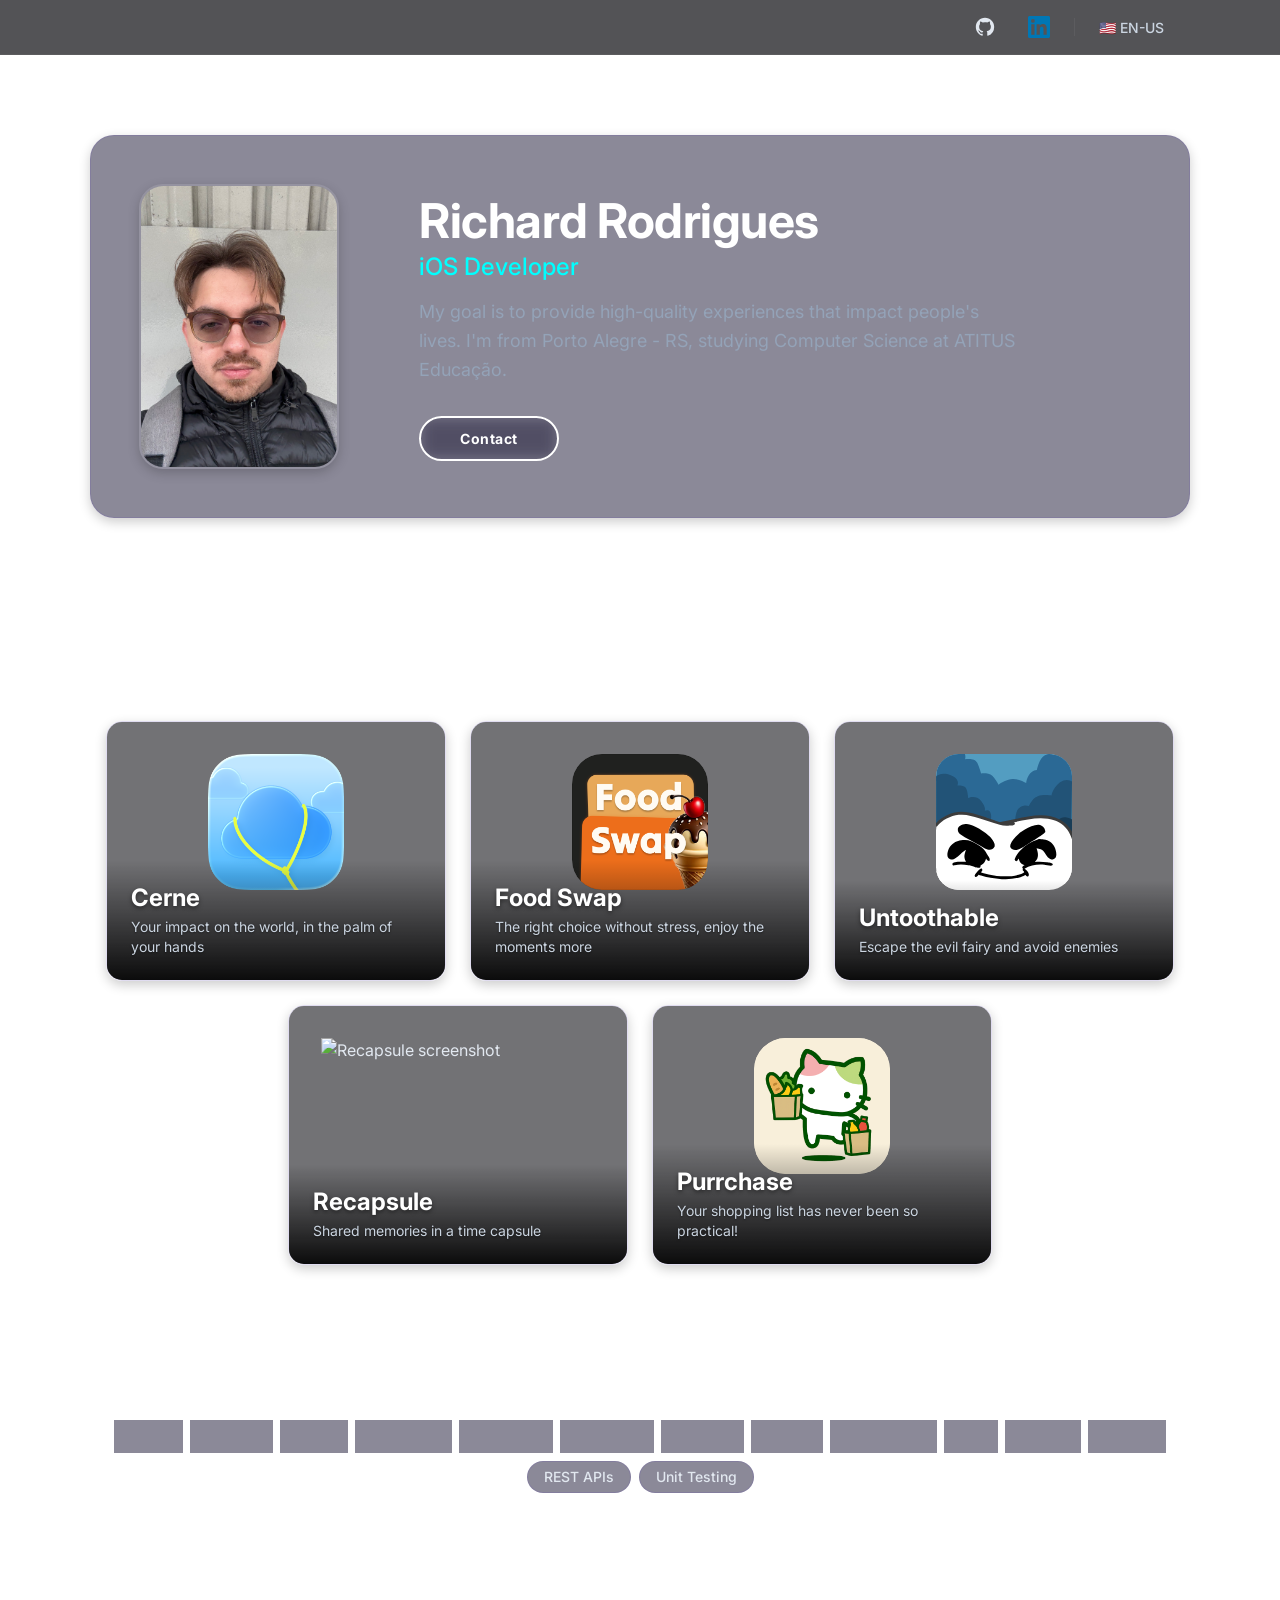
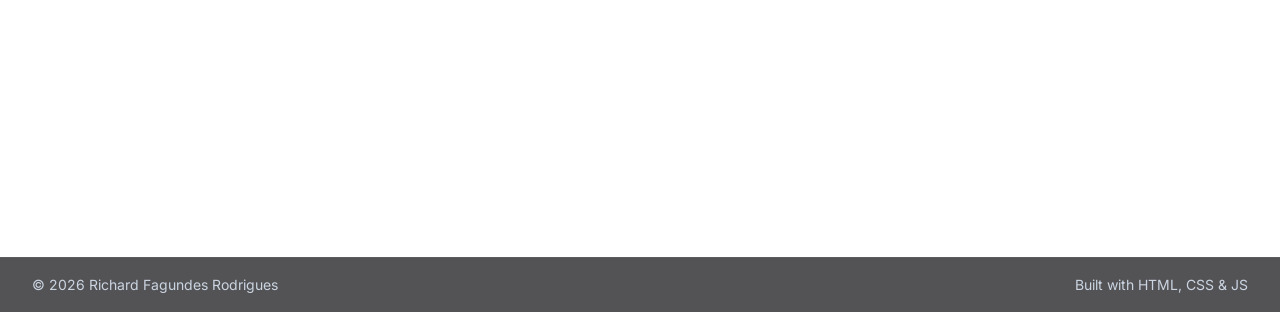
==== index.html @ 4a044755 "remove white mode" ====
<!DOCTYPE html>
<html lang="en-US">
<head>
    <meta charset="UTF-8">
    <meta name="viewport" content="width=device-width, initial-scale=1.0">
    <meta name="description" content="Richard Rodrigues — iOS Developer. Projects, research, and contact.">
    <title>Richard Rodrigues — Portfolio</title>

    <!-- Fonts -->
    <link rel="preconnect" href="https://fonts.googleapis.com">
    <link rel="preconnect" href="https://fonts.gstatic.com" crossorigin>
    <link href="https://fonts.googleapis.com/css2?family=Inter:wght@400;500;600;700&display=swap" rel="stylesheet">

    <!-- Icons: Lucide via unpkg -->
    <script src="https://unpkg.com/lucide@latest"></script>

    <!-- Three.js (Vanta dependency) -->
    <script src="https://cdnjs.cloudflare.com/ajax/libs/three.js/r134/three.min.js"></script>
    <!-- Vanta.js - FOG effect -->
    <script src="https://cdn.jsdelivr.net/npm/vanta@latest/dist/vanta.fog.min.js"></script>

    <!-- Styles -->
    <link rel="stylesheet" href="style.css">
</head>
<body>

    <!-- Vanta.js animated background canvas (behind everything) -->
    <div id="vanta-bg"></div>

    <!-- ==============================
         HEADER
    =============================== -->
    <header class="site-header">
        <nav>
            <!-- Social Links -->
            <a href="https://github.com/rixhards" target="_blank" rel="noopener noreferrer" aria-label="Perfil no GitHub" class="nav-icon-link">
                <!-- GitHub icon inline SVG -->
                <svg class="nav-svg-icon" viewBox="0 0 24 24" fill="currentColor" aria-hidden="true">
                    <path d="M12 2C6.477 2 2 6.484 2 12.017c0 4.425 2.865 8.18 6.839 9.504.5.092.682-.217.682-.483 0-.237-.008-.868-.013-1.703-2.782.605-3.369-1.343-3.369-1.343-.454-1.158-1.11-1.466-1.11-1.466-.908-.62.069-.608.069-.608 1.003.07 1.531 1.032 1.531 1.032.892 1.53 2.341 1.088 2.91.832.092-.647.35-1.088.636-1.338-2.22-.253-4.555-1.113-4.555-4.951 0-1.093.39-1.988 1.029-2.688-.103-.253-.446-1.272.098-2.65 0 0 .84-.27 2.75 1.026A9.564 9.564 0 0112 6.844c.85.004 1.705.115 2.504.337 1.909-1.296 2.747-1.027 2.747-1.027.546 1.379.202 2.398.1 2.651.64.7 1.028 1.595 1.028 2.688 0 3.848-2.339 4.695-4.566 4.943.359.309.678.92.678 1.855 0 1.338-.012 2.419-.012 2.747 0 .268.18.58.688.482A10.019 10.019 0 0022 12.017C22 6.484 17.522 2 12 2z"/>
                </svg>
            </a>
            <a href="https://www.linkedin.com/in/richardsros/" target="_blank" rel="noopener noreferrer" aria-label="Perfil no LinkedIn" class="nav-icon-link">
                <!-- LinkedIn icon inline SVG -->
                <svg class="nav-svg-icon" viewBox="0 0 24 24" fill="currentColor" aria-hidden="true">
                    <path d="M20.447 20.452h-3.554v-5.569c0-1.328-.027-3.037-1.852-3.037-1.853 0-2.136 1.445-2.136 2.939v5.667H9.351V9h3.414v1.561h.046c.477-.9 1.637-1.85 3.37-1.85 3.601 0 4.267 2.37 4.267 5.455v6.286zM5.337 7.433a2.062 2.062 0 01-2.063-2.065 2.064 2.064 0 112.063 2.065zm1.782 13.019H3.555V9h3.564v11.452zM22.225 0H1.771C.792 0 0 .774 0 1.729v20.542C0 23.227.792 24 1.771 24h20.451C23.2 24 24 23.227 24 22.271V1.729C24 .774 23.2 0 22.222 0h.003z"/>
                </svg>
            </a>

            <span class="nav-divider"></span>

            <!-- Language Dropdown -->
            <div class="dropdown" id="lang-dropdown">
                <button class="dropdown-btn" id="lang-toggle-btn" aria-haspopup="true" aria-expanded="false">
                    <span class="flag" id="current-flag">🇺🇸</span>
                    <span id="current-lang-text">EN-US</span>
                    <i data-lucide="chevron-down" class="chevron"></i>
                </button>
                <div class="dropdown-content" role="menu">
                    <button role="menuitem" data-lang="en">
                        <span class="flag">🇺🇸</span> EN-US
                    </button>
                    <button role="menuitem" data-lang="pt">
                        <span class="flag">🇧🇷</span> PT-BR
                    </button>
                </div>
            </div>
        </nav>
    </header>

    <!-- ==============================
         SINGLE COLUMN MAIN LAYOUT
    =============================== -->
    <main class="main-layout">
        
        <!-- HERO SECTION -->
        <section id="hero" class="hero-section">
            <div class="hero-inner">
                <img src="imgs/FotoRichard.jpeg" alt="Photo of Richard Rodrigues" class="hero-photo" width="200" height="285" fetchpriority="high" decoding="async">
                <div class="hero-text">
                    <h1>Richard Rodrigues</h1>
                    <h2 data-pt="Desenvolvedor iOS" data-en="iOS Developer">iOS Developer</h2>
                    <p data-pt="Meu objetivo é fornecer experiências de alta qualidade e impacto na vida das pessoas. Sou de Porto Alegre - RS, estudando Ciência da Computação na ATITUS Educação." data-en="My goal is to provide high-quality experiences that impact people's lives. I'm from Porto Alegre - RS, studying Computer Science at ATITUS Educação.">My goal is to provide high-quality experiences that impact people's lives. I'm from Porto Alegre - RS, studying Computer Science at ATITUS Educação.</p>
                    <div class="hero-actions">
                        <!--<button class="btn-primary" data-action="open-modal" data-target="modal-curriculo"
                                data-pt="Sobre" data-en="About">About</button>-->
                        <button class="btn-secondary" data-action="open-modal" data-target="modal-contato"
                                data-pt="Contato" data-en="Contact">Contact</button>
                    </div>
                </div>
            </div>
        </section>

        <!-- PROJECTS GRID -->
        <section id="projetos" class="projects-section">
            <h2 data-pt="Projetos" data-en="Projects" style="text-align: center; margin-bottom: var(--space-2xl); font-size: var(--font-size-2xl);">Projects</h2>
            <div class="projects-grid">
                
                <a class="project-card" href="cerne.html" aria-label="Project 1">
                    <img src="imgs/Cerne/Icon.svg" alt="Cerne screenshot" class="project-card-bg" loading="lazy" decoding="async">
                    <div class="project-card-overlay">
                        <h3>Cerne</h3>
                        <p data-pt="Seu impacto no mundo, na palma de suas mãos" data-en="Your impact on the world, in the palm of your hands">Your impact on the world, in the palm of your hands</p>
                    </div>
                </a>

                <a class="project-card" href="foodswap.html" aria-label="Project 2">
                    <img src="imgs/Food Swap/Icon.svg" alt="Food Swap screenshot" class="project-card-bg" loading="lazy" decoding="async">
                    <div class="project-card-overlay">
                        <h3>Food Swap</h3>
                        <p data-pt="A escolha certa sem stress, aproveite mais os momentos" data-en="The right choice without stress, enjoy the moments more">The right choice without stress, enjoy the moments more</p>
                    </div>
                </a>

                <a class="project-card" href="untoothable.html" aria-label="Project 3">
                    <img src="imgs/Untoothable/Icon.svg" alt="Untoothable screenshot" class="project-card-bg" loading="lazy" decoding="async">
                    <div class="project-card-overlay">
                        <h3>Untoothable</h3>
                        <p data-pt="Fuja da fada malvada e escape dos inimigos" data-en="Escape the evil fairy and avoid enemies">Escape the evil fairy and avoid enemies</p>
                    </div>
                </a>

                <a class="project-card" href="recapsule.html" aria-label="Project 4">
                    <img src="imgs/Recapsule/Icon.svg" alt="Recapsule screenshot" class="project-card-bg" loading="lazy" decoding="async">
                    <div class="project-card-overlay">
                        <h3>Recapsule</h3>
                        <p data-pt="Memórias compartilhadas em uma capsula do tempo" data-en="Shared memories in a time capsule">Shared memories in a time capsule</p>
                    </div>
                </a>

                <a class="project-card" href="purrchase.html" aria-label="Project 5">
                    <img src="imgs/Purrchase/Icon.svg" alt="Purrchase screenshot" class="project-card-bg" loading="lazy" decoding="async">
                    <div class="project-card-overlay">
                        <h3>Purrchase</h3>
                        <p data-pt="Sua listinha do mercado nunca foi tão prática!" data-en="Your shopping list has never been so practical!">Your shopping list has never been so practical!</p>
                    </div>
                </a>

            </div>
        </section>

        <!-- TECH STACK -->
        <section id="tech-stack" class="tech-stack-section">
            <h2 data-pt="Tecnologias" data-en="Technologies" style="text-align: center; margin-bottom: var(--space-xl); font-size: var(--font-size-2xl);">Technologies</h2>
            <div class="tech-pills">
                <span class="pill">Swift</span>
                <span class="pill">SwiftUI</span>
                <span class="pill">UIKit</span>
                <span class="pill">CoreData</span>
                <span class="pill">Combine</span>
                <span class="pill">SpriteKit</span>
                <span class="pill">HTML5</span>
                <span class="pill">CSS3</span>
                <span class="pill">JavaScript</span>
                <span class="pill">Git</span>
                <span class="pill">Figma</span>
                <span class="pill">Xcode</span>
                <span class="pill">REST APIs</span>
                <span class="pill">Unit Testing</span>
            </div>
        </section>

        <!-- CALL TO ACTION (BOTTOM) -->
        <section class="cta-bottom">
            <p data-pt="Vamos trabalhar juntos?" data-en="Let's work together?" style="font-size: var(--font-size-xl); font-weight: 500; color: var(--color-heading);">Let's work together?</p>
            <div class="cta-actions">
                <!--<button class="btn-primary" data-action="open-modal" data-target="modal-curriculo"
                        data-pt="Sobre" data-en="About">About</button>-->
                <button class="btn-secondary" data-action="open-modal" data-target="modal-contato"
                        data-pt="Contato" data-en="Contact">Contact</button>
            </div>
        </section>

    </main>

    <!-- ==============================
         FOOTER PRINCIPAL
    =============================== -->
    <footer class="site-footer">
        <span>&copy; 2026 Richard Fagundes Rodrigues</span>
        <span data-pt="Feito com HTML, CSS e JS" data-en="Built with HTML, CSS &amp; JS">Built with HTML, CSS &amp; JS</span>
    </footer>

    <!-- ==============================
         MODAIS
    =============================== -->
    <dialog id="modal-curriculo">
        <button class="close-btn" data-action="close-modal" aria-label="Fechar">&times;</button>
        <h2 data-pt="Sobre Mim" data-en="About Me">About Me</h2>
        <p data-pt="Aqui entrarão as informações sobre mim." data-en="Information about me will go here.">Information about me will go here.</p>
    </dialog>

    <dialog id="modal-contato">
        <button class="close-btn" data-action="close-modal" aria-label="Fechar">&times;</button>
        <h2 data-pt="Entre em Contato" data-en="Get in Touch">Get in Touch</h2>
        <p>Email: richards1305@gmail.com</p>
        <ul>
            <li><a href="https://www.linkedin.com/in/richardsros/" target="_blank" rel="noopener noreferrer">LinkedIn</a></li>
            <li><a href="https://github.com/rixhards" target="_blank" rel="noopener noreferrer">GitHub</a></li>
        </ul>
    </dialog>

    <script src="script.js"></script>

</body>
</html>
---- style.css ----
/* ===========================================
   SUMÁRIO
   ===========================================
   1. Custom Properties (Design Tokens)
   2. Reset & Base
   3. Typography
   4. Header & Navigation
   5. Theme Switch
   6. Custom UI Components (Buttons, Glass)
   7. Main Layout (Single Column)
   8. Hero Section
   9. Projects Grid
   10. Tech Stack
   11. CTA Bottom
   12. Footer
   13. Modals
   14. Light Mode
   15. Responsiveness
   =========================================== */

/* ===========================================
   1. CUSTOM PROPERTIES (DESIGN TOKENS)
   =========================================== */
:root {
    /* Cores Dark Mode — Neutras e Espaciais */
    --color-bg-start:     #050508; /* Dark mode base handled by vanta */
    --color-surface:      rgba(20, 20, 25, 0.6);
    --color-surface-2:    rgba(30, 30, 40, 0.4);
    --color-border:       rgba(255, 255, 255, 0.08);
    --color-text:         #e2e8f0;
    --color-text-muted:   #94a3b8;
    --color-heading:      #ffffff;

    /* Acento e Interações */
    --color-accent:       #00ffff; /* Cyan theme parameter */
    --color-accent-subtle: rgba(0, 255, 255, 0.1);
    
    /* Header/Footer/Glass */
    --color-bar-bg:       rgba(10, 10, 15, 0.7);
    --color-bar-border:   rgba(255, 255, 255, 0.05);
    --color-bar-text:     #cbd5e1;
    --color-glass:        rgba(25, 20, 50, 0.5);
    --color-glass-border: rgba(100, 80, 180, 0.2);

    /* Espaçamentos */
    --space-xs:  0.25rem;
    --space-sm:  0.5rem;
    --space-md:  1rem;
    --space-lg:  1.5rem;
    --space-xl:  2rem;
    --space-2xl: 3rem;
    --space-3xl: 5rem;
    --max-width: 1100px;

    /* Tipografia */
    --font-family: 'Inter', -apple-system, BlinkMacSystemFont, "Segoe UI", Roboto, Helvetica, Arial, sans-serif;
    --font-size-xs:  0.75rem;
    --font-size-sm:  0.875rem;
    --font-size-base: 1rem;
    --font-size-lg:  1.125rem;
    --font-size-xl:  1.5rem;
    --font-size-2xl: 2.25rem;
    --font-size-3xl: 3rem;

    /* Bordas & Sombras */
    --radius-sm: 8px;
    --radius-md: 12px;
    --radius-lg: 16px;
    --radius-xl: 24px;
    --radius-full: 9999px;
    --shadow-sm: 0 2px 4px rgba(0, 0, 0, 0.1);
    --shadow-md: 0 4px 12px rgba(0, 0, 0, 0.2);
    --shadow-lg: 0 12px 32px rgba(0, 0, 0, 0.4);
    --shadow-glow: 0 0 20px rgba(0, 255, 255, 0.4);

    /* Transições */
    --transition-fast: 0.15s ease;
    --transition-base: 0.3s cubic-bezier(0.4, 0, 0.2, 1);
    --transition-slow: 0.5s cubic-bezier(0.4, 0, 0.2, 1);
}

/* ===========================================
   2. RESET & BASE
   =========================================== */
*, *::before, *::after {
    margin: 0;
    padding: 0;
    box-sizing: border-box;
}

html {
    scroll-behavior: smooth;
    overscroll-behavior: none; /* Evita o bounce nativo que prejudica o vanta.js */
}

body {
    font-family: var(--font-family);
    font-size: var(--font-size-base);
    line-height: 1.6;
    color: var(--color-text);
    min-height: 100vh;
    display: flex;
    flex-direction: column;
    /* Background handled by Vanta.js canvas */
    background-color: transparent;
}

/* Vanta.js background container — fixed full-viewport behind all content */
#vanta-bg {
    position: fixed;
    inset: 0;
    width: 100vw;
    height: 100vh;
    z-index: -1;
    pointer-events: none;
}

a { color: inherit; text-decoration: none; }
button { cursor: pointer; border: none; background: none; font-family: inherit; }
img { display: block; max-width: 100%; }
h1, h2, h3, h4 { color: var(--color-heading); line-height: 1.2; }

/* ===========================================
   3. UTILITY — Container
   =========================================== */
.hero-inner,
.projects-grid,
.tech-pills,
.cta-actions {
    max-width: var(--max-width);
    margin: 0 auto;
}

/* ===========================================
   4. HEADER & NAV
   =========================================== */
.site-header {
    background-color: var(--color-bar-bg);
    backdrop-filter: blur(12px);
    -webkit-backdrop-filter: blur(12px);
    border-bottom: 1px solid var(--color-bar-border);
    padding: var(--space-sm) var(--space-xl);
    position: sticky;
    top: 0;
    z-index: 100;
}

.site-header nav {
    display: flex;
    justify-content: flex-end;
    align-items: center;
    gap: var(--space-md);
    max-width: var(--max-width);
    margin: 0 auto;
}

.nav-icon-link {
    padding: 8px;
    border-radius: var(--radius-sm);
    color: var(--color-bar-text);
    transition: all var(--transition-fast);
}

/* LinkedIn icon color */
.nav-icon-link[aria-label*="LinkedIn"] {
    color: #0077b5;
}
.nav-icon-link[aria-label*="LinkedIn"]:hover {
    color: #00a0dc;
    background-color: rgba(0, 119, 181, 0.15);
}

/* GitHub icon color */
.nav-icon-link[aria-label*="GitHub"] {
    color: #e2e8f0;
}
.nav-icon-link[aria-label*="GitHub"]:hover {
    color: #ffffff;
    background-color: rgba(255, 255, 255, 0.1);
}

.nav-svg-icon { width: 22px; height: 22px; display: block; }
.nav-divider { width: 1px; height: 18px; background-color: var(--color-bar-border); }



/* Dropdown */
.dropdown { position: relative; display: inline-block; }
.dropdown-btn {
    display: flex; align-items: center; gap: var(--space-xs); padding: var(--space-xs) var(--space-sm);
    color: var(--color-bar-text); font-weight: 500; font-size: var(--font-size-sm); transition: color var(--transition-fast);
}
.dropdown-btn:hover { color: var(--color-heading); }
.dropdown-btn .chevron { width: 14px; height: 14px; transition: transform var(--transition-fast); }
.dropdown.active .dropdown-btn .chevron { transform: rotate(180deg); }
.dropdown-content {
    display: none; position: absolute; right: 0; top: calc(100% + var(--space-xs));
    background-color: var(--color-bar-bg); backdrop-filter: blur(12px); border: 1px solid var(--color-border);
    border-radius: var(--radius-md); overflow: hidden; box-shadow: var(--shadow-lg); min-width: 130px;
}
.dropdown.active .dropdown-content { display: block; }
.dropdown-content button {
    width: 100%; padding: 0.6rem var(--space-md); text-align: left; display: flex; gap: var(--space-sm);
    color: var(--color-bar-text); transition: background var(--transition-fast), color var(--transition-fast);
}
.dropdown-content button:hover { background-color: var(--color-accent-subtle); color: var(--color-heading); }

/* ===========================================
   6. CUSTOM UI (Buttons & Glass)
   =========================================== */
.btn-primary, .btn-secondary {
    padding: 0.75rem 1.75rem;
    border-radius: var(--radius-full);
    font-size: var(--font-size-sm);
    font-weight: 600;
    transition: all var(--transition-base);
    letter-spacing: 0.5px;
    display: inline-flex;
    align-items: center;
    justify-content: center;
    min-width: 140px; 
}

.btn-primary {
    background-color: var(--color-heading);
    color: var(--color-bg-start);
    box-shadow: var(--shadow-md);
}

.btn-primary:hover {
    transform: translateY(-2px);
    box-shadow: var(--shadow-lg);
    opacity: 0.9;
}

.btn-secondary {
    background-color: transparent;
    color: var(--color-heading);
    border: 2px solid var(--color-heading);
    backdrop-filter: blur(8px);
    font-weight: 700;
}

.btn-secondary:hover {
    background-color: var(--color-accent-subtle);
    border-color: var(--color-accent);
    color: var(--color-accent);
}

/* ===========================================
   7. MAIN LAYOUT
   =========================================== */
.main-layout {
    flex: 1;
    display: flex;
    flex-direction: column;
    padding-bottom: var(--space-3xl);
}

/* ===========================================
   8. HERO SECTION
   =========================================== */
.hero-section {
    padding: var(--space-3xl) var(--space-xl);
    display: flex;
    justify-content: center;
}

.hero-inner {
    display: flex;
    gap: var(--space-3xl);
    align-items: center;
    background: var(--color-glass);
    backdrop-filter: blur(16px);
    -webkit-backdrop-filter: blur(16px);
    border: 1px solid var(--color-glass-border);
    padding: var(--space-2xl);
    border-radius: var(--radius-xl);
    box-shadow: var(--shadow-md);
    width: 100%;
}

.hero-photo {
    width: 200px;
    height: 285px;  /* Altura maior definida pelo usuário (step 555 tentou 285px antes de resetar) */
    border-radius: var(--radius-xl);
    object-fit: cover;
    border: 2px solid var(--color-border);
    box-shadow: var(--shadow-md);
    flex-shrink: 0;
    transform: translateZ(0); /* Força layer para evitar que o Webkit/Safari faça sumir */
    will-change: transform;
}

.hero-text {
    flex: 1;
}

.hero-text h1 {
    font-size: var(--font-size-3xl);
    margin-bottom: var(--space-xs);
    letter-spacing: -0.5px;
}

.hero-text h2 {
    font-size: var(--font-size-xl);
    color: var(--color-accent);
    margin-bottom: var(--space-md);
    font-weight: 500;
}

.hero-text p {
    font-size: var(--font-size-lg);
    color: var(--color-text-muted);
    max-width: 600px;
    margin-bottom: var(--space-xl);
}

.hero-actions {
    display: flex;
    gap: var(--space-md);
}

/* ===========================================
   9. PROJECTS GRID
   =========================================== */
.projects-section {
    padding: var(--space-xl);
}

.projects-grid {
    display: flex;
    flex-wrap: wrap;
    justify-content: center;
    gap: var(--space-lg);
}

.project-card {
    position: relative;
    flex: 1 1 300px;
    max-width: 340px;
    height: 260px;
    border-radius: var(--radius-lg);
    overflow: hidden;
    border: 1px solid var(--color-glass-border);
    box-shadow: var(--shadow-md);
    transition: all var(--transition-base);
    display: flex;
    align-items: flex-end;
}

.project-card-bg {
    position: absolute;
    inset: 0;
    width: 100%;
    height: 100%;
    object-fit: contain; /* Ajusta o ícone para não ser cortado */
    padding: var(--space-xl); /* Espaçamento interno em volta do ícone */
    padding-bottom: 90px; /* Deixa o ícone subir e não colar no texto */
    background-color: var(--color-surface); /* Fundo sólido elegante atrás do Icon.svg */
    z-index: 1;
    transition: transform var(--transition-slow);
}

.project-card:hover {
    border-color: var(--color-accent);
    box-shadow: var(--shadow-glow);
    transform: translateY(-4px);
    z-index: 2;
}

.project-card:hover .project-card-bg {
    transform: scale(1.05); /* Efeito suave de zoom in */
}

.project-card-overlay {
    position: relative;
    z-index: 2;
    width: 100%;
    padding: var(--space-lg);
    background: linear-gradient(to top, rgba(0, 0, 0, 0.9) 0%, rgba(0, 0, 0, 0) 100%);
    display: flex;
    flex-direction: column;
    gap: var(--space-xs);
}

.project-card-overlay h3 {
    color: #ffffff;
    font-size: var(--font-size-xl);
    text-shadow: 0 2px 4px rgba(0,0,0,0.5);
    margin: 0;
}

.project-card-overlay p {
    color: #cbd5e1;
    font-size: var(--font-size-sm);
    margin: 0;
    line-height: 1.4;
    text-shadow: 0 1px 2px rgba(0,0,0,0.5);
}

/* ===========================================
   10. TECH STACK (PILLS)
   =========================================== */
.tech-stack-section {
    padding: var(--space-2xl) var(--space-xl);
}

.tech-pills {
    display: flex;
    flex-wrap: wrap;
    justify-content: center;
    gap: var(--space-sm);
}

.pill {
    padding: var(--space-xs) var(--space-md);
    background: var(--color-glass);
    border: 1px solid var(--color-glass-border);
    border-radius: var(--radius-full);
    font-size: var(--font-size-sm);
    color: var(--color-text); /* Destacado em relação ao texto mutado */
    font-weight: 500;
    backdrop-filter: blur(8px);
    -webkit-backdrop-filter: blur(8px);
    cursor: default;
    user-select: none;
    transition: border-color var(--transition-fast);
}

.pill:hover {
    border-color: var(--color-text-muted); /* Feedback bem sutil */
}

/* ===========================================
   11. CTA BOTTOM
   =========================================== */
.cta-bottom {
    text-align: center;
    padding: var(--space-2xl) var(--space-xl) var(--space-3xl);
}

.cta-bottom p {
    font-size: var(--font-size-lg);
    color: var(--color-text-muted);
    margin-bottom: var(--space-lg);
}

.cta-actions {
    display: flex;
    justify-content: center;
    gap: var(--space-md);
}

/* ===========================================
   12. FOOTER
   =========================================== */
.site-footer {
    background-color: var(--color-bar-bg);
    backdrop-filter: blur(12px);
    -webkit-backdrop-filter: blur(12px);
    border-top: 1px solid var(--color-bar-border);
    padding: var(--space-md) var(--space-xl);
    display: flex;
    justify-content: space-between;
    align-items: center;
    font-size: var(--font-size-sm);
    color: var(--color-bar-text);
}

/* ===========================================
   13. MODAIS
   =========================================== */
dialog {
    margin: auto;
    padding: var(--space-xl);
    border: 1px solid var(--color-border);
    border-radius: var(--radius-lg);
    background-color: var(--color-surface);
    color: var(--color-text);
    max-width: 500px;
    width: 90%;
    box-shadow: var(--shadow-lg);
    backdrop-filter: blur(16px);
}

dialog::backdrop {
    background: rgba(0, 0, 0, 0.7);
    backdrop-filter: blur(4px);
    -webkit-backdrop-filter: blur(4px);
}

dialog h2 {
    font-size: var(--font-size-2xl);
    margin-bottom: var(--space-md);
}

dialog p {
    color: var(--color-text-muted);
    margin-bottom: var(--space-md);
}

dialog ul {
    list-style: none;
    display: flex;
    flex-direction: column;
    gap: var(--space-sm);
}

dialog ul a {
    color: var(--color-accent);
}

dialog ul a:hover {
    color: var(--color-accent-hover);
    text-decoration: underline;
}

.close-btn {
    float: right;
    font-size: var(--font-size-xl);
    color: var(--color-text-muted);
    padding: var(--space-xs);
}

.close-btn:hover {
    color: var(--color-heading);
}



/* ===========================================
   15. PROJECT DETAILS PAGE (App Store Style)
   =========================================== */
.project-page {
    max-width: 900px;
    margin: 0 auto;
    width: 100%;
}

.app-hero-section {
    padding: var(--space-3xl) var(--space-xl) var(--space-xl);
}

.app-hero-inner {
    display: flex;
    gap: var(--space-xl);
    align-items: center;
}

.app-icon-wrapper {
    flex-shrink: 0;
}

.app-icon-large {
    width: 140px;
    height: 140px;
    border-radius: 22.5%; /* Squircle App Store nativo na web */
    object-fit: cover;
    background-color: var(--color-surface);
    box-shadow: var(--shadow-lg), inset 0 0 0 1px var(--color-glass-border);
}

.app-header-info {
    display: flex;
    flex-direction: column;
    gap: var(--space-xs);
}

.app-title {
    font-size: var(--font-size-3xl);
    font-weight: 700;
    margin-bottom: 0;
    color: var(--color-heading);
}

.app-tagline {
    font-size: var(--font-size-lg);
    color: var(--color-text-muted);
    font-weight: 400;
    margin-bottom: var(--space-sm);
    line-height: 1.4;
}

.app-meta {
    display: flex;
    align-items: center;
    gap: var(--space-md);
    font-size: var(--font-size-sm);
    color: var(--color-text);
}

.app-rating {
    display: flex;
    align-items: center;
    gap: 4px;
    font-weight: 600;
}

.star-icon {
    width: 14px;
    height: 14px;
    color: #fbbf24;
    fill: #fbbf24;
}

.app-dev {
    color: var(--color-accent);
}

.app-screenshots-section {
    padding: var(--space-xl) 0;
    margin: 0 var(--space-xl);
}

.screenshots-scroll {
    display: flex;
    overflow-x: auto;
    gap: var(--space-md);
    padding-bottom: var(--space-md);
    padding-right: var(--space-xl);
    scroll-snap-type: x mandatory;
    /* Custom thin scrollbar */
    scrollbar-width: thin;
    scrollbar-color: var(--color-glass-border) transparent;
}

.screenshots-scroll::-webkit-scrollbar {
    height: 6px;
}
.screenshots-scroll::-webkit-scrollbar-thumb {
    background-color: var(--color-glass-border);
    border-radius: var(--radius-full);
}

.screenshot-img {
    height: 480px;
    width: auto;
    border-radius: var(--radius-xl);
    object-fit: contain;
    box-shadow: var(--shadow-md), inset 0 0 0 1px var(--color-glass-border);
    scroll-snap-align: start;
    flex-shrink: 0;
    /* Adicionando fallback visual pro caso do svg ser vazado */
    background-color: var(--color-surface);
}

.app-details-section {
    padding: var(--space-xl);
    display: flex;
    flex-direction: column;
    gap: var(--space-2xl);
    /* Glassmorphism panel for smooth text reading against fog */
    background: var(--color-surface-2);
    backdrop-filter: blur(20px);
    -webkit-backdrop-filter: blur(20px);
    border: 1px solid var(--color-glass-border);
    border-radius: var(--radius-xl);
    box-shadow: var(--shadow-md);
    margin: var(--space-xl);
}

.detail-block h2 {
    font-size: var(--font-size-xl);
    font-weight: 600;
    margin-bottom: var(--space-sm);
    color: var(--color-heading);
}

.detail-block p {
    font-size: var(--font-size-base);
    line-height: 1.7;
    color: var(--color-text);
}

.detail-divider {
    width: 100%;
    height: 1px;
    background-color: var(--color-border);
}

/* ===========================================
   16. RESPONSIVENESS
   =========================================== */
@media (max-width: 768px) {
    .hero-inner {
        flex-direction: column;
        text-align: center;
        padding: var(--space-xl);
    }
    
    .hero-text {
        text-align: center;
    }
    
    .hero-actions {
        justify-content: center;
    }
    
    .site-header nav {
        justify-content: center;
    }
    
    .site-footer {
        flex-direction: column;
        gap: var(--space-md);
        text-align: center;
    }

    /* Project Page App Hero Mobile Stack */
    .app-hero-inner {
        flex-direction: column;
        text-align: center;
    }
    
    .app-icon-large {
        width: 120px;
        height: 120px;
    }
    
    .app-meta {
        justify-content: center;
    }

    .screenshot-img {
        height: 380px; /* Screenshots menores em telas compactas */
    }
    
    .app-screenshots-section {
        margin: 0;
        padding-left: var(--space-md);
    }
    
    .app-details-section {
        margin: var(--space-sm);
        padding: var(--space-xl);
    }
}
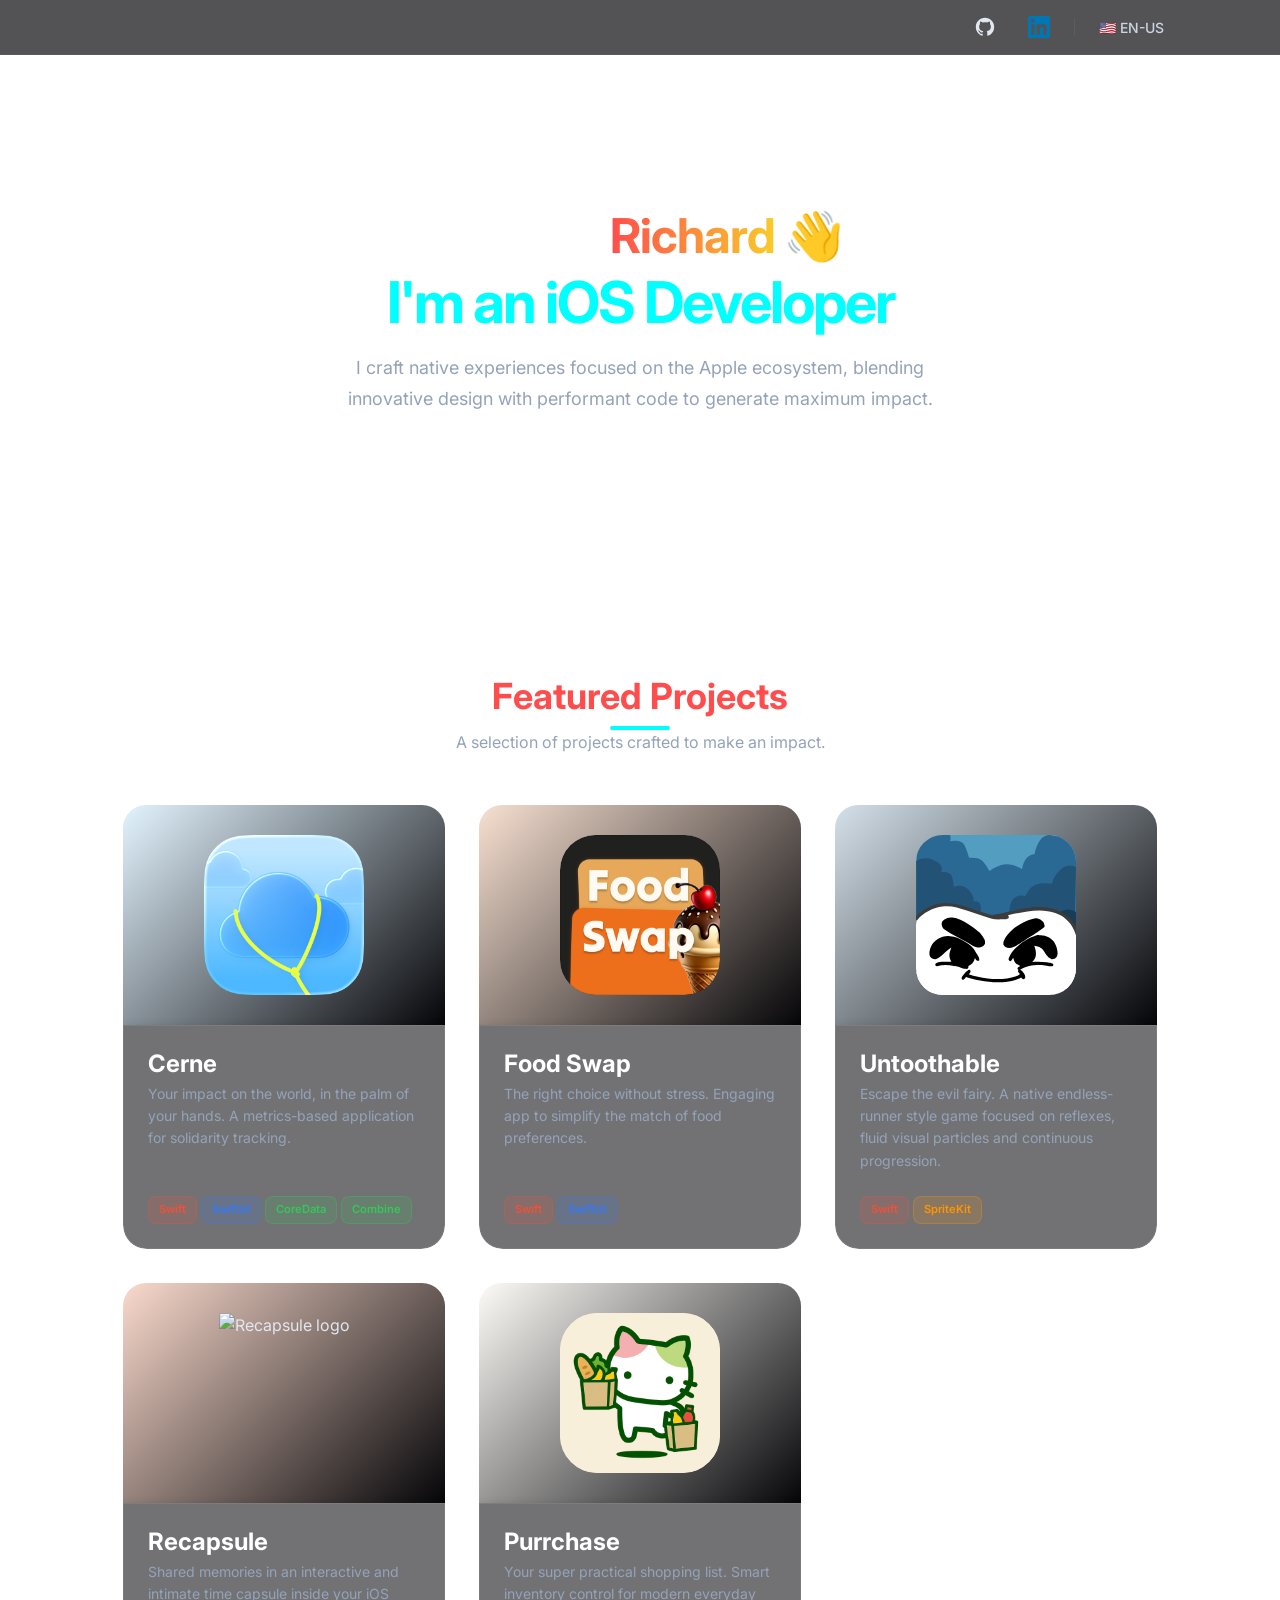
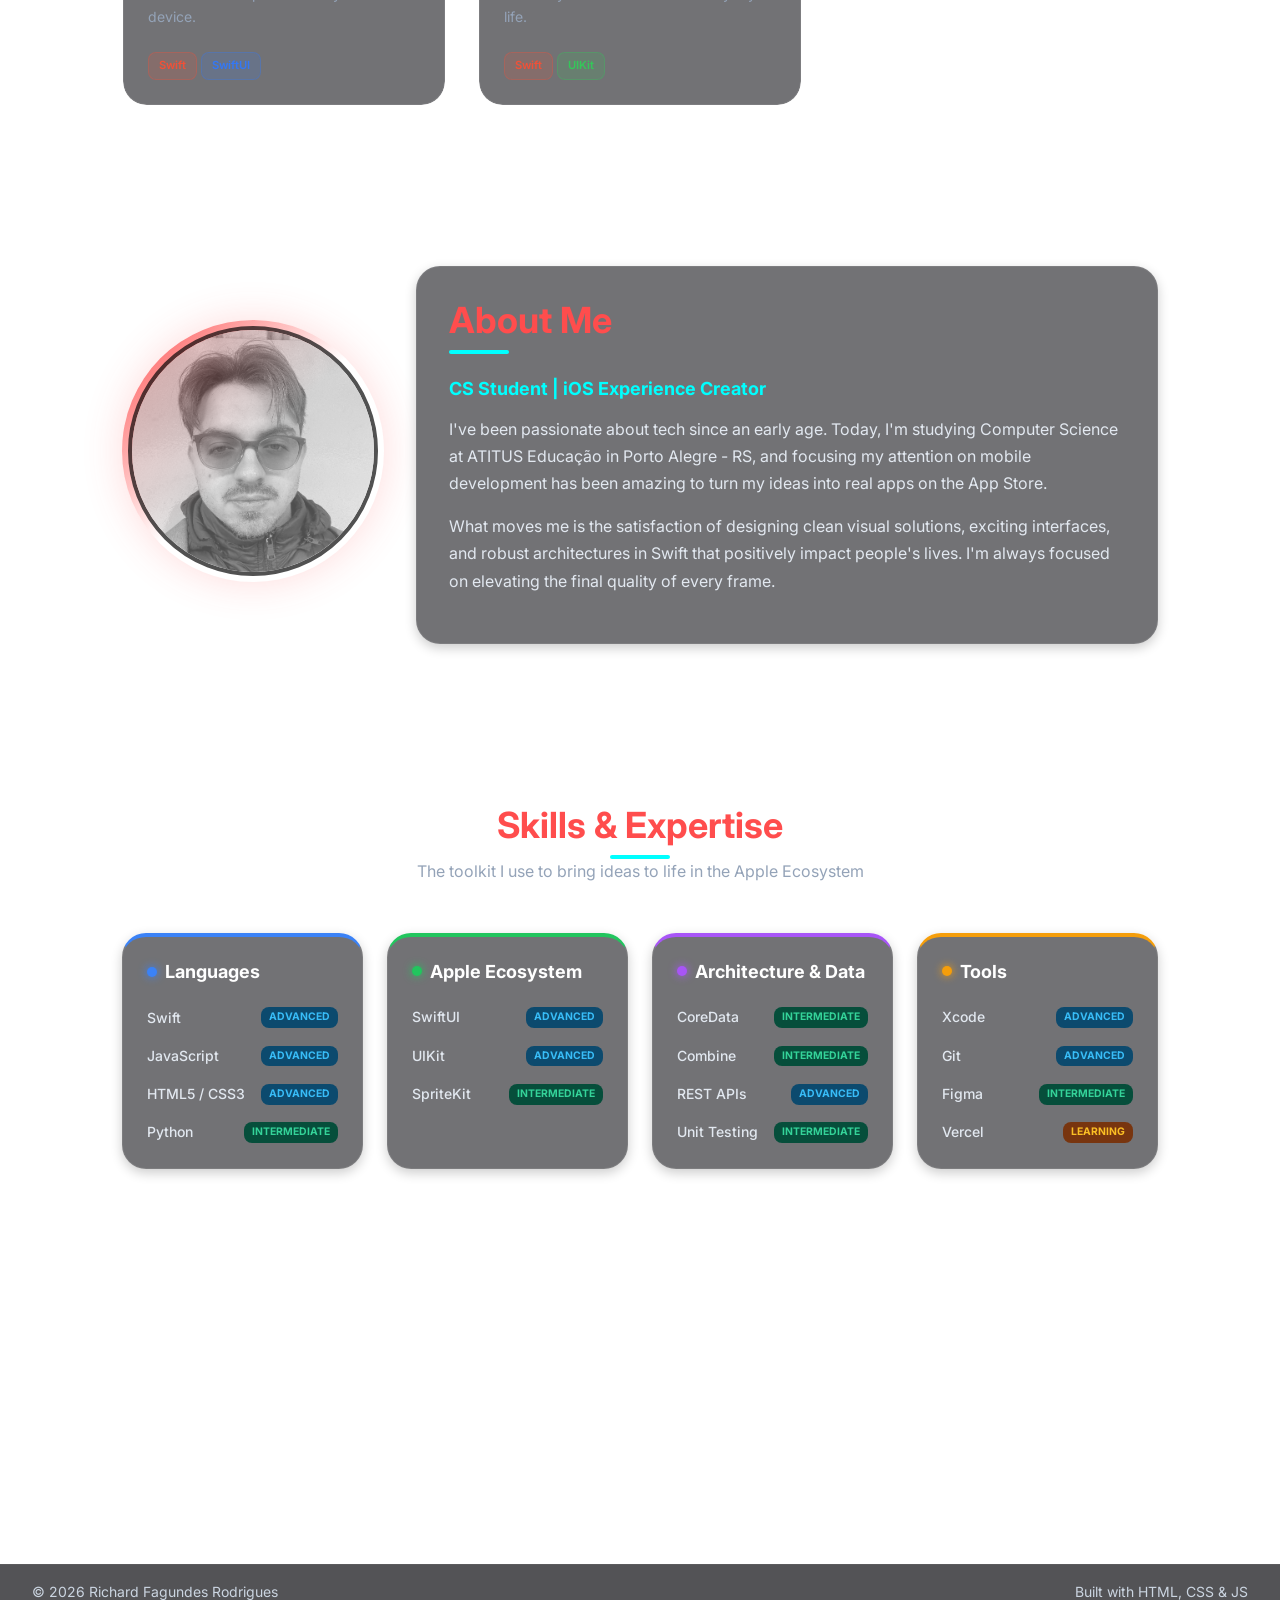
==== commit 5c93350a: "Teste" ====
--- a/index.html
+++ b/index.html
@@ -74,17 +74,13 @@
         
         <!-- HERO SECTION -->
         <section id="hero" class="hero-section">
-            <div class="hero-inner">
-                <img src="imgs/FotoRichard.jpeg" alt="Photo of Richard Rodrigues" class="hero-photo" width="200" height="285" fetchpriority="high" decoding="async">
+            <div class="hero-inner text-center">
                 <div class="hero-text">
-                    <h1>Richard Rodrigues</h1>
-                    <h2 data-pt="Desenvolvedor iOS" data-en="iOS Developer">iOS Developer</h2>
-                    <p data-pt="Meu objetivo é fornecer experiências de alta qualidade e impacto na vida das pessoas. Sou de Porto Alegre - RS, estudando Ciência da Computação na ATITUS Educação." data-en="My goal is to provide high-quality experiences that impact people's lives. I'm from Porto Alegre - RS, studying Computer Science at ATITUS Educação.">My goal is to provide high-quality experiences that impact people's lives. I'm from Porto Alegre - RS, studying Computer Science at ATITUS Educação.</p>
+                    <h1 class="hero-greeting">Hey, I'm <span class="highlight">Richard</span> <span class="wave">👋</span></h1>
+                    <h2 class="hero-role" data-pt="Sou um Desenvolvedor iOS" data-en="I'm an iOS Developer">I'm an iOS Developer</h2>
+                    <p class="hero-desc" data-pt="Construo experiências nativas focadas no ecossistema Apple, misturando design inovador com código performático para gerar o máximo de impacto." data-en="I craft native experiences focused on the Apple ecosystem, blending innovative design with performant code to generate maximum impact.">I craft native experiences focused on the Apple ecosystem, blending innovative design with performant code to generate maximum impact.</p>
                     <div class="hero-actions">
-                        <!--<button class="btn-primary" data-action="open-modal" data-target="modal-curriculo"
-                                data-pt="Sobre" data-en="About">About</button>-->
-                        <button class="btn-secondary" data-action="open-modal" data-target="modal-contato"
-                                data-pt="Contato" data-en="Contact">Contact</button>
+                        <button class="btn-secondary" data-action="open-modal" data-target="modal-contato" data-pt="Entre em Contato" data-en="Get in Touch">Get in Touch</button>
                     </div>
                 </div>
             </div>
@@ -92,70 +88,163 @@
 
         <!-- PROJECTS GRID -->
         <section id="projetos" class="projects-section">
-            <h2 data-pt="Projetos" data-en="Projects" style="text-align: center; margin-bottom: var(--space-2xl); font-size: var(--font-size-2xl);">Projects</h2>
-            <div class="projects-grid">
+            <div class="section-header text-center">
+                <h2 class="section-title" data-pt="Projetos em Destaque" data-en="Featured Projects">Featured Projects</h2>
+                <div class="title-underline"></div>
+                <p class="section-subtitle" data-pt="Uma seleção de projetos criados para gerar impacto." data-en="A selection of projects crafted to make an impact.">A selection of projects crafted to make an impact.</p>
+            </div>
+            
+            <div class="projects-grid-premium">
                 
-                <a class="project-card" href="cerne.html" aria-label="Project 1">
-                    <img src="imgs/Cerne/Icon.svg" alt="Cerne screenshot" class="project-card-bg" loading="lazy" decoding="async">
-                    <div class="project-card-overlay">
+                <a class="project-premium-card" href="cerne.html" aria-label="Cerne Project">
+                    <div class="project-premium-thumb cerne-bg">
+                        <img src="imgs/Cerne/Icon.svg" alt="Cerne logo" loading="lazy" decoding="async">
+                    </div>
+                    <div class="project-premium-content glass-panel">
                         <h3>Cerne</h3>
-                        <p data-pt="Seu impacto no mundo, na palma de suas mãos" data-en="Your impact on the world, in the palm of your hands">Your impact on the world, in the palm of your hands</p>
-                    </div>
-                </a>
-
-                <a class="project-card" href="foodswap.html" aria-label="Project 2">
-                    <img src="imgs/Food Swap/Icon.svg" alt="Food Swap screenshot" class="project-card-bg" loading="lazy" decoding="async">
-                    <div class="project-card-overlay">
+                        <p data-pt="Seu impacto no mundo, na palma de suas mãos. Uma aplicação baseada em métricas para acompanhamento solidário." data-en="Your impact on the world, in the palm of your hands. A metrics-based application for solidarity tracking.">Your impact on the world, in the palm of your hands. A metrics-based application for solidarity tracking.</p>
+                        <div class="project-tags">
+                            <span class="tag-pill tag-swift">Swift</span>
+                            <span class="tag-pill tag-swiftui">SwiftUI</span>
+                            <span class="tag-pill tag-framework">CoreData</span>
+                            <span class="tag-pill tag-framework">Combine</span>
+                        </div>
+                    </div>
+                </a>
+
+                <a class="project-premium-card" href="foodswap.html" aria-label="Food Swap Project">
+                    <div class="project-premium-thumb foodswap-bg">
+                        <img src="imgs/Food Swap/Icon.svg" alt="Food Swap logo" loading="lazy" decoding="async">
+                    </div>
+                    <div class="project-premium-content glass-panel">
                         <h3>Food Swap</h3>
-                        <p data-pt="A escolha certa sem stress, aproveite mais os momentos" data-en="The right choice without stress, enjoy the moments more">The right choice without stress, enjoy the moments more</p>
-                    </div>
-                </a>
-
-                <a class="project-card" href="untoothable.html" aria-label="Project 3">
-                    <img src="imgs/Untoothable/Icon.svg" alt="Untoothable screenshot" class="project-card-bg" loading="lazy" decoding="async">
-                    <div class="project-card-overlay">
+                        <p data-pt="A escolha certa sem stress. App engajante para simplificar o match de preferências alimentares." data-en="The right choice without stress. Engaging app to simplify the match of food preferences.">The right choice without stress. Engaging app to simplify the match of food preferences.</p>
+                        <div class="project-tags">
+                            <span class="tag-pill tag-swift">Swift</span>
+                            <span class="tag-pill tag-swiftui">SwiftUI</span>
+                        </div>
+                    </div>
+                </a>
+
+                <a class="project-premium-card" href="untoothable.html" aria-label="Untoothable Project">
+                    <div class="project-premium-thumb untoothable-bg">
+                        <img src="imgs/Untoothable/Icon.svg" alt="Untoothable logo" loading="lazy" decoding="async">
+                    </div>
+                    <div class="project-premium-content glass-panel">
                         <h3>Untoothable</h3>
-                        <p data-pt="Fuja da fada malvada e escape dos inimigos" data-en="Escape the evil fairy and avoid enemies">Escape the evil fairy and avoid enemies</p>
-                    </div>
-                </a>
-
-                <a class="project-card" href="recapsule.html" aria-label="Project 4">
-                    <img src="imgs/Recapsule/Icon.svg" alt="Recapsule screenshot" class="project-card-bg" loading="lazy" decoding="async">
-                    <div class="project-card-overlay">
+                        <p data-pt="Fuja da fada malvada. Um jogo nativo estilo endless-runner focado em reflexos, partículas visuais fluidas e progressão contínua." data-en="Escape the evil fairy. A native endless-runner style game focused on reflexes, fluid visual particles and continuous progression.">Escape the evil fairy. A native endless-runner style game focused on reflexes, fluid visual particles and continuous progression.</p>
+                        <div class="project-tags">
+                            <span class="tag-pill tag-swift">Swift</span>
+                            <span class="tag-pill tag-game">SpriteKit</span>
+                        </div>
+                    </div>
+                </a>
+
+                <a class="project-premium-card" href="recapsule.html" aria-label="Recapsule Project">
+                    <div class="project-premium-thumb recapsule-bg">
+                        <img src="imgs/Recapsule/Icon.svg" alt="Recapsule logo" loading="lazy" decoding="async">
+                    </div>
+                    <div class="project-premium-content glass-panel">
                         <h3>Recapsule</h3>
-                        <p data-pt="Memórias compartilhadas em uma capsula do tempo" data-en="Shared memories in a time capsule">Shared memories in a time capsule</p>
-                    </div>
-                </a>
-
-                <a class="project-card" href="purrchase.html" aria-label="Project 5">
-                    <img src="imgs/Purrchase/Icon.svg" alt="Purrchase screenshot" class="project-card-bg" loading="lazy" decoding="async">
-                    <div class="project-card-overlay">
+                        <p data-pt="Memórias compartilhadas em uma cápsula do tempo interativa e intimista dentro do seu dispositivo iOS." data-en="Shared memories in an interactive and intimate time capsule inside your iOS device.">Shared memories in an interactive and intimate time capsule inside your iOS device.</p>
+                        <div class="project-tags">
+                            <span class="tag-pill tag-swift">Swift</span>
+                            <span class="tag-pill tag-swiftui">SwiftUI</span>
+                        </div>
+                    </div>
+                </a>
+
+                <a class="project-premium-card" href="purrchase.html" aria-label="Purrchase Project">
+                    <div class="project-premium-thumb purrchase-bg">
+                        <img src="imgs/Purrchase/Icon.svg" alt="Purrchase logo" loading="lazy" decoding="async">
+                    </div>
+                    <div class="project-premium-content glass-panel">
                         <h3>Purrchase</h3>
-                        <p data-pt="Sua listinha do mercado nunca foi tão prática!" data-en="Your shopping list has never been so practical!">Your shopping list has never been so practical!</p>
-                    </div>
-                </a>
-
-            </div>
-        </section>
-
-        <!-- TECH STACK -->
-        <section id="tech-stack" class="tech-stack-section">
-            <h2 data-pt="Tecnologias" data-en="Technologies" style="text-align: center; margin-bottom: var(--space-xl); font-size: var(--font-size-2xl);">Technologies</h2>
-            <div class="tech-pills">
-                <span class="pill">Swift</span>
-                <span class="pill">SwiftUI</span>
-                <span class="pill">UIKit</span>
-                <span class="pill">CoreData</span>
-                <span class="pill">Combine</span>
-                <span class="pill">SpriteKit</span>
-                <span class="pill">HTML5</span>
-                <span class="pill">CSS3</span>
-                <span class="pill">JavaScript</span>
-                <span class="pill">Git</span>
-                <span class="pill">Figma</span>
-                <span class="pill">Xcode</span>
-                <span class="pill">REST APIs</span>
-                <span class="pill">Unit Testing</span>
+                        <p data-pt="Sua listinha do mercado super prática. Controle de inventário inteligente para o dia a dia moderno." data-en="Your super practical shopping list. Smart inventory control for modern everyday life.">Your super practical shopping list. Smart inventory control for modern everyday life.</p>
+                        <div class="project-tags">
+                            <span class="tag-pill tag-swift">Swift</span>
+                            <span class="tag-pill tag-framework">UIKit</span>
+                        </div>
+                    </div>
+                </a>
+
+            </div>
+        </section>
+
+        <!-- ABOUT SECTION -->
+        <section id="about" class="about-section">
+            
+            <div class="about-inner">
+                <div class="about-photo-wrapper">
+                    <div class="about-photo-ring">
+                        <img src="imgs/FotoRichard.jpeg" alt="Photo of Richard Rodrigues" class="about-photo" width="280" height="280" loading="lazy" decoding="async">
+                    </div>
+                </div>
+                <div class="about-text glass-panel">
+                    <div class="section-header" style="align-items: flex-start; margin-bottom: var(--space-md);">
+                        <h2 class="section-title" data-pt="Sobre Mim" data-en="About Me" style="text-align: left;">About Me</h2>
+                        <div class="title-underline" style="margin: var(--space-sm) 0;"></div>
+                    </div>
+                    <h3 data-pt="Estudante de CC | iOS Experience Creator" data-en="CS Student | iOS Experience Creator">CS Student | iOS Experience Creator</h3>
+                    <p data-pt="Sou apaixonado por tecnologia desde muito cedo. Hoje, estudo Ciência da Computação na ATITUS Educação em Porto Alegre - RS, e focar minha atenção no desenvolvimento móvel tem sido incrível para transformar minhas ideias em aplicações reais na App Store." data-en="I've been passionate about tech since an early age. Today, I'm studying Computer Science at ATITUS Educação in Porto Alegre - RS, and focusing my attention on mobile development has been amazing to turn my ideas into real apps on the App Store.">I've been passionate about tech since an early age. Today, I'm studying Computer Science at ATITUS Educação in Porto Alegre - RS, and focusing my attention on mobile development has been amazing to turn my ideas into real apps on the App Store.</p>
+                    <p data-pt="O que me move é a satisfação de projetar soluções visuais limpas, interfaces empolgantes e arquiteturas robustas em Swift que impactem positivamente a vida das pessoas. Estou sempre focado em elevar a qualidade final de cada frame." data-en="What moves me is the satisfaction of designing clean visual solutions, exciting interfaces, and robust architectures in Swift that positively impact people's lives. I'm always focused on elevating the final quality of every frame.">What moves me is the satisfaction of designing clean visual solutions, exciting interfaces, and robust architectures in Swift that positively impact people's lives. I'm always focused on elevating the final quality of every frame.</p>
+                </div>
+            </div>
+        </section>
+
+        
+
+        
+
+        <!-- SKILLS & EXPERTISE -->
+        <section id="tech-stack" class="skills-section">
+            <div class="section-header text-center">
+                <h2 class="section-title" data-pt="Habilidades e Técnicas" data-en="Skills & Expertise">Skills & Expertise</h2>
+                <div class="title-underline"></div>
+                <p class="section-subtitle" data-pt="O ferramental que utilizo para trazer ideias à vida no Apple Ecosystem" data-en="The toolkit I use to bring ideas to life in the Apple Ecosystem">The toolkit I use to bring ideas to life in the Apple Ecosystem</p>
+            </div>
+            
+            <div class="skills-grid">
+                
+                <div class="skill-category category-lang glass-panel">
+                    <h3 class="category-title"><span class="dot dot-blue"></span><span data-pt="Linguagens" data-en="Languages">Languages</span></h3>
+                    <ul class="skill-list">
+                        <li><span class="skill-name">Swift</span> <span class="badge badge-adv">Advanced</span></li>
+                        <li><span class="skill-name">JavaScript</span> <span class="badge badge-adv">Advanced</span></li>
+                        <li><span class="skill-name">HTML5 / CSS3</span> <span class="badge badge-adv">Advanced</span></li>
+                        <li><span class="skill-name">Python</span> <span class="badge badge-int">Intermediate</span></li>
+                    </ul>
+                </div>
+                
+                <div class="skill-category category-framework glass-panel">
+                    <h3 class="category-title"><span class="dot dot-green"></span><span data-pt="Ecossistema Apple" data-en="Apple Ecosystem">Apple Ecosystem</span></h3>
+                    <ul class="skill-list">
+                        <li><span class="skill-name">SwiftUI</span> <span class="badge badge-adv">Advanced</span></li>
+                        <li><span class="skill-name">UIKit</span> <span class="badge badge-adv">Advanced</span></li>
+                        <li><span class="skill-name">SpriteKit</span> <span class="badge badge-int">Intermediate</span></li>
+                    </ul>
+                </div>
+
+                <div class="skill-category category-arch glass-panel">
+                    <h3 class="category-title"><span class="dot dot-purple"></span><span data-pt="Arquitetura & Dados" data-en="Architecture & Data">Architecture & Data</span></h3>
+                    <ul class="skill-list">
+                        <li><span class="skill-name">CoreData</span> <span class="badge badge-int">Intermediate</span></li>
+                        <li><span class="skill-name">Combine</span> <span class="badge badge-int">Intermediate</span></li>
+                        <li><span class="skill-name">REST APIs</span> <span class="badge badge-adv">Advanced</span></li>
+                        <li><span class="skill-name">Unit Testing</span> <span class="badge badge-int">Intermediate</span></li>
+                    </ul>
+                </div>
+
+                <div class="skill-category category-tools glass-panel">
+                    <h3 class="category-title"><span class="dot dot-yellow"></span><span data-pt="Ferramentas" data-en="Tools">Tools</span></h3>
+                    <ul class="skill-list">
+                        <li><span class="skill-name">Xcode</span> <span class="badge badge-adv">Advanced</span></li>
+                        <li><span class="skill-name">Git</span> <span class="badge badge-adv">Advanced</span></li>
+                        <li><span class="skill-name">Figma</span> <span class="badge badge-int">Intermediate</span></li>
+                        <li><span class="skill-name">Vercel</span> <span class="badge badge-lrn">Learning</span></li>
+                    </ul>
+                </div>
+
             </div>
         </section>
 
--- a/style.css
+++ b/style.css
@@ -261,176 +261,353 @@
    8. HERO SECTION
    =========================================== */
 .hero-section {
+    padding: var(--space-3xl) var(--space-xl) var(--space-xl);
+    display: flex;
+    justify-content: center;
+    position: relative;
+    min-height: 60vh;
+    align-items: center;
+}
+
+.hero-inner {
+    max-width: 800px;
+    z-index: 2;
+}
+
+.text-center {
+    text-align: center;
+}
+
+.hero-greeting {
+    font-size: var(--font-size-3xl);
+    font-weight: 700;
+    margin-bottom: var(--space-xs);
+    letter-spacing: -1px;
+}
+
+.hero-greeting .highlight {
+    color: #ff3333;
+    background: linear-gradient(90deg, #ff4d4d, #f9cb28);
+    -webkit-background-clip: text;
+    -webkit-text-fill-color: transparent;
+}
+
+.wave {
+    display: inline-block;
+    animation: wave-animation 2.5s infinite;
+    transform-origin: 70% 70%;
+}
+
+@keyframes wave-animation {
+    0% { transform: rotate( 0.0deg) }
+    10% { transform: rotate(14.0deg) }  
+    20% { transform: rotate(-8.0deg) }
+    30% { transform: rotate(14.0deg) }
+    40% { transform: rotate(-4.0deg) }
+    50% { transform: rotate(10.0deg) }
+    60% { transform: rotate( 0.0deg) }  
+    100% { transform: rotate( 0.0deg) }
+}
+
+.hero-role {
+    font-size: calc(var(--font-size-3xl) * 1.2);
+    color: var(--color-accent);
+    margin-bottom: var(--space-md);
+    font-weight: 700;
+    letter-spacing: -2px;
+}
+
+.hero-desc {
+    font-size: var(--font-size-lg);
+    color: var(--color-text-muted);
+    max-width: 650px;
+    margin: 0 auto var(--space-xl);
+    line-height: 1.7;
+}
+
+.hero-actions {
+    display: flex;
+    gap: var(--space-md);
+    justify-content: center;
+}
+
+/* ===========================================
+   8.5. ABOUT SECTION
+   =========================================== */
+.about-section, .projects-section, .skills-section {
     padding: var(--space-3xl) var(--space-xl);
-    display: flex;
-    justify-content: center;
-}
-
-.hero-inner {
-    display: flex;
-    gap: var(--space-3xl);
-    align-items: center;
-    background: var(--color-glass);
-    backdrop-filter: blur(16px);
-    -webkit-backdrop-filter: blur(16px);
-    border: 1px solid var(--color-glass-border);
-    padding: var(--space-2xl);
+    max-width: var(--max-width);
+    margin: 0 auto;
+    width: 100%;
+}
+
+.section-header {
+    margin-bottom: var(--space-2xl);
+    display: flex;
+    flex-direction: column;
+    align-items: center;
+}
+
+.section-title {
+    font-size: var(--font-size-2xl);
+    font-weight: 700;
+    color: #ff4d4d;
+}
+
+.title-underline {
+    width: 60px;
+    height: 4px;
+    background-color: var(--color-accent);
+    margin: var(--space-sm) auto;
+    border-radius: var(--radius-full);
+}
+
+.section-subtitle {
+    font-size: var(--font-size-base);
+    color: var(--color-text-muted);
+    max-width: 500px;
+    margin-top: calc(var(--space-sm) * -1);
+}
+
+.about-inner {
+    display: flex;
+    gap: var(--space-xl);
+    align-items: center;
+    justify-content: space-between;
+}
+
+.about-photo-wrapper {
+    flex-shrink: 0;
+}
+
+.about-photo-ring {
+    padding: 6px;
+    border-radius: 50%;
+    background: linear-gradient(135deg, #ff4d4d, transparent, transparent);
+    box-shadow: 0 0 40px rgba(255, 77, 77, 0.2);
+    display: inline-block;
+    transition: all var(--transition-slow);
+}
+
+.about-photo-ring:hover {
+    box-shadow: 0 0 60px rgba(255, 77, 77, 0.6);
+    background: linear-gradient(135deg, #ff4d4d, var(--color-accent));
+}
+
+.about-photo {
+    width: 250px;
+    height: 250px;
+    border-radius: 50%;
+    object-fit: cover;
+    filter: grayscale(100%) opacity(0.7);
+    transition: all 0.5s ease;
+    border: 4px solid var(--color-bg-start);
+    transform: translateZ(0); 
+}
+
+.about-photo-ring:hover .about-photo {
+    filter: grayscale(0%) opacity(1);
+    transform: scale(1.02);
+}
+
+.about-text {
+    flex: 1;
+    padding: var(--space-xl);
+    border-radius: var(--radius-xl);
+}
+
+.about-text h3 {
+    color: var(--color-accent);
+    margin-bottom: var(--space-md);
+    font-size: var(--font-size-lg);
+}
+
+.about-text p {
+    color: var(--color-text);
+    margin-bottom: var(--space-md);
+    line-height: 1.7;
+}
+
+.glass-panel {
+    background: var(--color-surface);
+    backdrop-filter: blur(12px);
+    -webkit-backdrop-filter: blur(12px);
+    border: 1px solid var(--color-border);
     border-radius: var(--radius-xl);
     box-shadow: var(--shadow-md);
-    width: 100%;
-}
-
-.hero-photo {
-    width: 200px;
-    height: 285px;  /* Altura maior definida pelo usuário (step 555 tentou 285px antes de resetar) */
+}
+
+/* ===========================================
+   9. PROJECTS GRID PREMIUM
+   =========================================== */
+.projects-grid-premium {
+    display: grid;
+    grid-template-columns: repeat(auto-fit, minmax(320px, 1fr));
+    gap: var(--space-xl);
+}
+
+.project-premium-card {
+    display: flex;
+    flex-direction: column;
     border-radius: var(--radius-xl);
-    object-fit: cover;
-    border: 2px solid var(--color-border);
-    box-shadow: var(--shadow-md);
-    flex-shrink: 0;
-    transform: translateZ(0); /* Força layer para evitar que o Webkit/Safari faça sumir */
-    will-change: transform;
-}
-
-.hero-text {
+    overflow: hidden;
+    transition: transform var(--transition-base), box-shadow var(--transition-base);
+    text-decoration: none;
+    color: inherit;
+    border: 1px solid transparent;
+}
+
+.project-premium-card:hover {
+    transform: translateY(-8px);
+    box-shadow: var(--shadow-lg), 0 0 20px rgba(255,255,255,0.05);
+    border-color: var(--color-accent-subtle);
+}
+
+.project-premium-thumb {
+    height: 220px;
+    display: flex;
+    align-items: center;
+    justify-content: center;
+    padding: var(--space-lg);
+    background-color: #1a1a2e; 
+    position: relative;
+    overflow: hidden;
+}
+
+.project-premium-thumb img {
+    height: 160px;
+    width: auto;
+    object-fit: contain;
+    z-index: 2;
+    transition: transform var(--transition-slow);
+}
+
+.project-premium-card:hover .project-premium-thumb img {
+    transform: scale(1.1);
+}
+
+/* Fundos especificos para as thumbs nos novos cards (removendo bordas das imgs pra fundo fluido) */
+.cerne-bg { background: linear-gradient(135deg, rgba(117, 201, 255, 0.2), #050508); }
+.foodswap-bg { background: linear-gradient(135deg, rgba(217, 101, 25, 0.2), #050508); }
+.untoothable-bg { background: linear-gradient(135deg, rgba(43, 105, 149, 0.2), #050508); }
+.recapsule-bg { background: linear-gradient(135deg, rgba(233, 71, 3, 0.2), #050508); }
+.purrchase-bg { background: linear-gradient(135deg, rgba(248, 238, 218, 0.2), #050508); }
+
+.project-premium-content {
     flex: 1;
-}
-
-.hero-text h1 {
-    font-size: var(--font-size-3xl);
+    padding: var(--space-lg);
+    border-radius: 0 0 var(--radius-xl) var(--radius-xl);
+    display: flex;
+    flex-direction: column;
+}
+
+.project-premium-content h3 {
+    font-size: var(--font-size-xl);
+    color: var(--color-heading);
     margin-bottom: var(--space-xs);
-    letter-spacing: -0.5px;
-}
-
-.hero-text h2 {
-    font-size: var(--font-size-xl);
-    color: var(--color-accent);
-    margin-bottom: var(--space-md);
+}
+
+.project-premium-content p {
+    font-size: var(--font-size-sm);
+    color: var(--color-text-muted);
+    margin-bottom: var(--space-lg);
+    flex: 1; 
+}
+
+/* Tags de projetos */
+.project-tags {
+    display: flex;
+    flex-wrap: wrap;
+    gap: var(--space-xs);
+}
+
+.tag-pill {
+    padding: 4px 10px;
+    font-size: 0.70rem;
+    font-weight: 600;
+    border-radius: var(--radius-sm);
+    background: rgba(255,255,255,0.05);
+    border: 1px solid rgba(255,255,255,0.1);
+    color: #cbd5e1;
+}
+
+.tag-swift { background: rgba(240, 81, 56, 0.15); color: #f05138; border-color: rgba(240,81,56,0.3); }
+.tag-swiftui { background: rgba(52, 120, 246, 0.15); color: #3478f6; border-color: rgba(52,120,246,0.3); }
+.tag-framework { background: rgba(52, 199, 89, 0.15); color: #34c759; border-color: rgba(52,199,89,0.3); }
+.tag-game { background: rgba(255, 149, 0, 0.15); color: #ff9500; border-color: rgba(255,149,0,0.3); }
+
+/* ===========================================
+   10. SKILLS & EXPERTISE
+   =========================================== */
+.skills-grid {
+    display: grid;
+    grid-template-columns: repeat(auto-fit, minmax(240px, 1fr));
+    gap: var(--space-lg);
+}
+
+.skill-category {
+    padding: var(--space-lg);
+    border-top: 4px solid transparent;
+}
+
+.category-lang { border-top-color: #3b82f6; } 
+.category-framework { border-top-color: #22c55e; } 
+.category-arch { border-top-color: #a855f7; } 
+.category-tools { border-top-color: #f59e0b; } 
+
+.category-title {
+    display: flex;
+    align-items: center;
+    gap: var(--space-sm);
+    font-size: var(--font-size-lg);
+    margin-bottom: var(--space-lg);
+    color: var(--color-heading);
+}
+
+.dot {
+    width: 10px;
+    height: 10px;
+    border-radius: 50%;
+}
+.dot-blue { background-color: #3b82f6; box-shadow: 0 0 8px #3b82f6; }
+.dot-green { background-color: #22c55e; box-shadow: 0 0 8px #22c55e; }
+.dot-purple { background-color: #a855f7; box-shadow: 0 0 8px #a855f7; }
+.dot-yellow { background-color: #f59e0b; box-shadow: 0 0 8px #f59e0b; }
+
+.skill-list {
+    list-style: none;
+    display: flex;
+    flex-direction: column;
+    gap: var(--space-md);
+}
+
+.skill-list li {
+    display: flex;
+    justify-content: space-between;
+    align-items: center;
+    font-size: var(--font-size-sm);
+}
+
+.skill-name {
+    display: flex;
+    align-items: center;
+    gap: var(--space-sm);
+    color: var(--color-text);
     font-weight: 500;
 }
 
-.hero-text p {
-    font-size: var(--font-size-lg);
-    color: var(--color-text-muted);
-    max-width: 600px;
-    margin-bottom: var(--space-xl);
-}
-
-.hero-actions {
-    display: flex;
-    gap: var(--space-md);
-}
-
-/* ===========================================
-   9. PROJECTS GRID
-   =========================================== */
-.projects-section {
-    padding: var(--space-xl);
-}
-
-.projects-grid {
-    display: flex;
-    flex-wrap: wrap;
-    justify-content: center;
-    gap: var(--space-lg);
-}
-
-.project-card {
-    position: relative;
-    flex: 1 1 300px;
-    max-width: 340px;
-    height: 260px;
-    border-radius: var(--radius-lg);
-    overflow: hidden;
-    border: 1px solid var(--color-glass-border);
-    box-shadow: var(--shadow-md);
-    transition: all var(--transition-base);
-    display: flex;
-    align-items: flex-end;
-}
-
-.project-card-bg {
-    position: absolute;
-    inset: 0;
-    width: 100%;
-    height: 100%;
-    object-fit: contain; /* Ajusta o ícone para não ser cortado */
-    padding: var(--space-xl); /* Espaçamento interno em volta do ícone */
-    padding-bottom: 90px; /* Deixa o ícone subir e não colar no texto */
-    background-color: var(--color-surface); /* Fundo sólido elegante atrás do Icon.svg */
-    z-index: 1;
-    transition: transform var(--transition-slow);
-}
-
-.project-card:hover {
-    border-color: var(--color-accent);
-    box-shadow: var(--shadow-glow);
-    transform: translateY(-4px);
-    z-index: 2;
-}
-
-.project-card:hover .project-card-bg {
-    transform: scale(1.05); /* Efeito suave de zoom in */
-}
-
-.project-card-overlay {
-    position: relative;
-    z-index: 2;
-    width: 100%;
-    padding: var(--space-lg);
-    background: linear-gradient(to top, rgba(0, 0, 0, 0.9) 0%, rgba(0, 0, 0, 0) 100%);
-    display: flex;
-    flex-direction: column;
-    gap: var(--space-xs);
-}
-
-.project-card-overlay h3 {
-    color: #ffffff;
-    font-size: var(--font-size-xl);
-    text-shadow: 0 2px 4px rgba(0,0,0,0.5);
-    margin: 0;
-}
-
-.project-card-overlay p {
-    color: #cbd5e1;
-    font-size: var(--font-size-sm);
-    margin: 0;
-    line-height: 1.4;
-    text-shadow: 0 1px 2px rgba(0,0,0,0.5);
-}
-
-/* ===========================================
-   10. TECH STACK (PILLS)
-   =========================================== */
-.tech-stack-section {
-    padding: var(--space-2xl) var(--space-xl);
-}
-
-.tech-pills {
-    display: flex;
-    flex-wrap: wrap;
-    justify-content: center;
-    gap: var(--space-sm);
-}
-
-.pill {
-    padding: var(--space-xs) var(--space-md);
-    background: var(--color-glass);
-    border: 1px solid var(--color-glass-border);
-    border-radius: var(--radius-full);
-    font-size: var(--font-size-sm);
-    color: var(--color-text); /* Destacado em relação ao texto mutado */
-    font-weight: 500;
-    backdrop-filter: blur(8px);
-    -webkit-backdrop-filter: blur(8px);
-    cursor: default;
-    user-select: none;
-    transition: border-color var(--transition-fast);
-}
-
-.pill:hover {
-    border-color: var(--color-text-muted); /* Feedback bem sutil */
-}
+.badge {
+    padding: 2px 8px;
+    font-size: 0.65rem;
+    font-weight: 700;
+    border-radius: var(--radius-sm);
+    text-transform: uppercase;
+}
+
+.badge-adv { background-color: #0c4a6e; color: #38bdf8; }
+.badge-int { background-color: #064e3b; color: #34d399; }
+.badge-lrn { background-color: #78350f; color: #fbbf24; }
+
 
 /* ===========================================
    11. CTA BOTTOM
@@ -707,6 +884,26 @@
         text-align: center;
     }
 
+    /* Index New Layout Mobile */
+    .hero-greeting { font-size: var(--font-size-2xl); }
+    .hero-role { font-size: var(--font-size-xl); }
+    
+    .about-inner {
+        flex-direction: column;
+        text-align: center;
+    }
+    .about-photo-wrapper {
+        margin-bottom: var(--space-md);
+    }
+    
+    .projects-grid-premium {
+        grid-template-columns: 1fr;
+    }
+    
+    .skills-grid {
+        grid-template-columns: 1fr;
+    }
+
     /* Project Page App Hero Mobile Stack */
     .app-hero-inner {
         flex-direction: column;
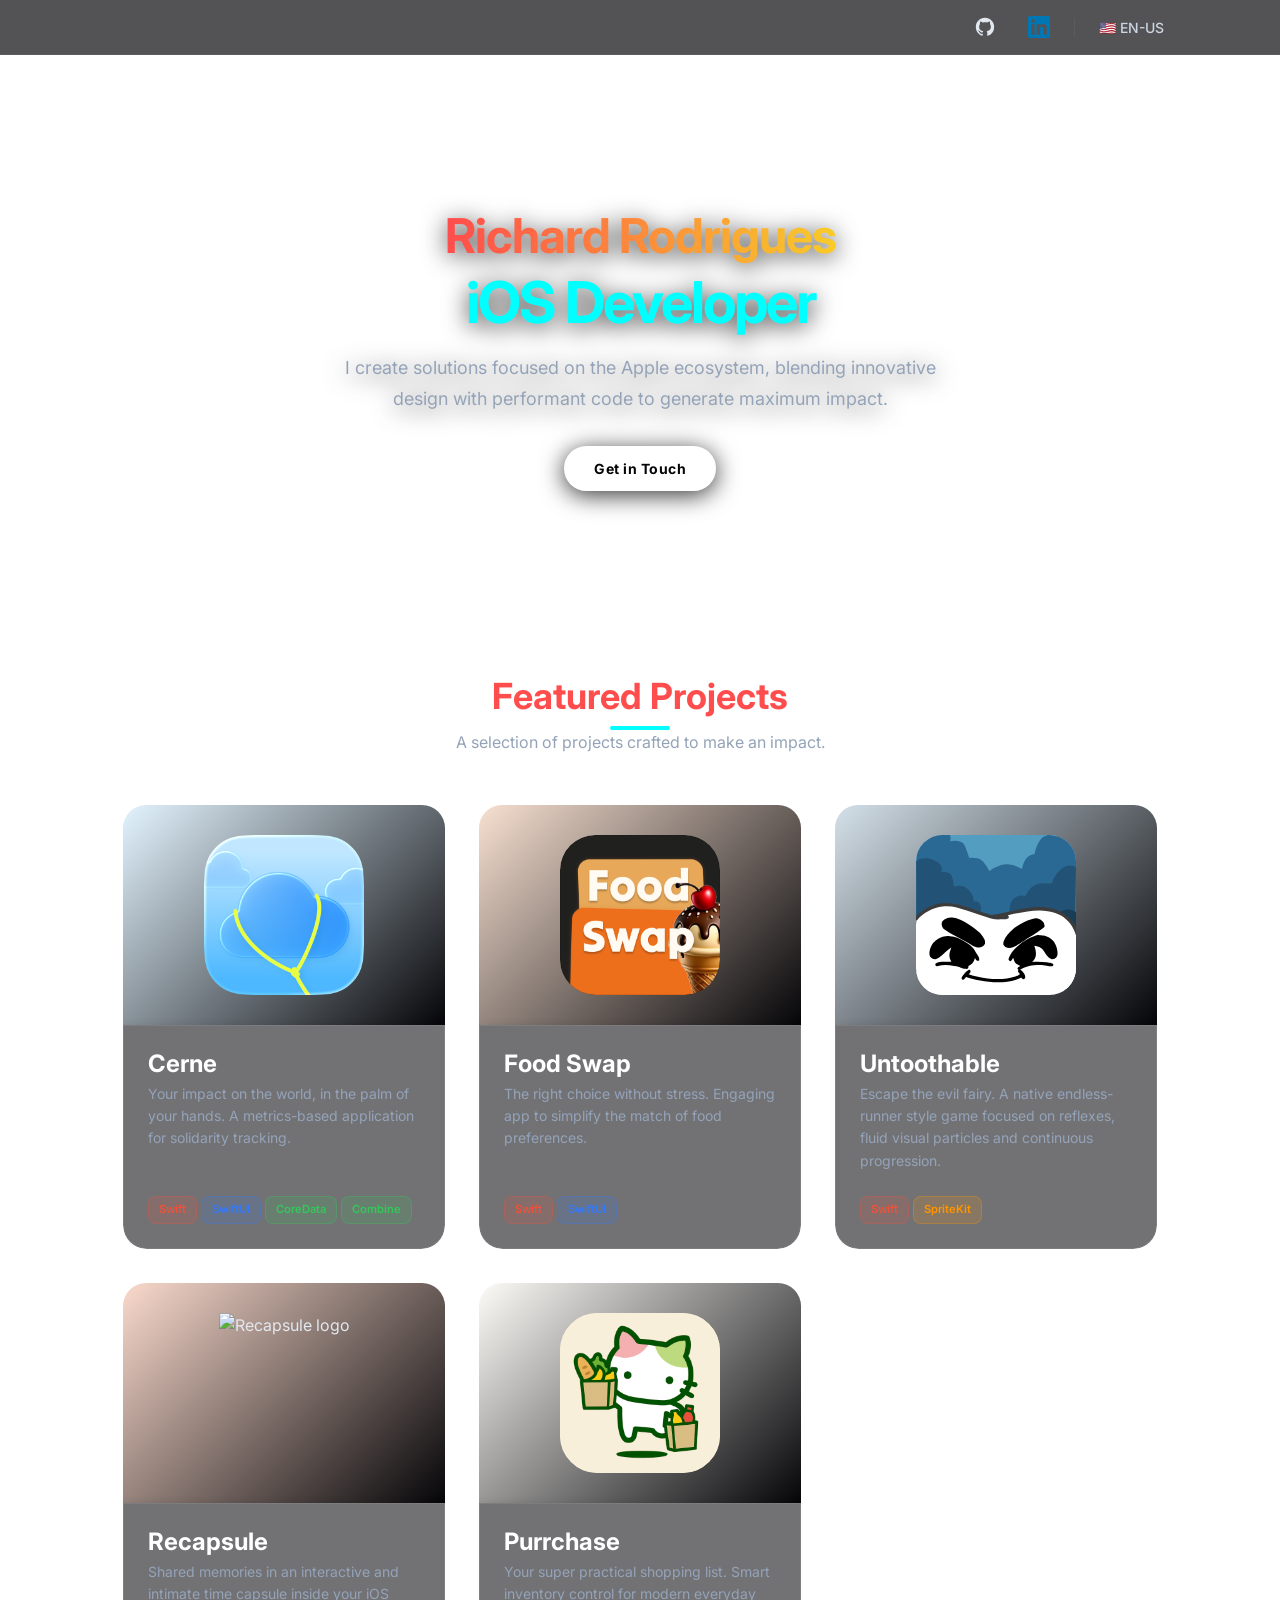
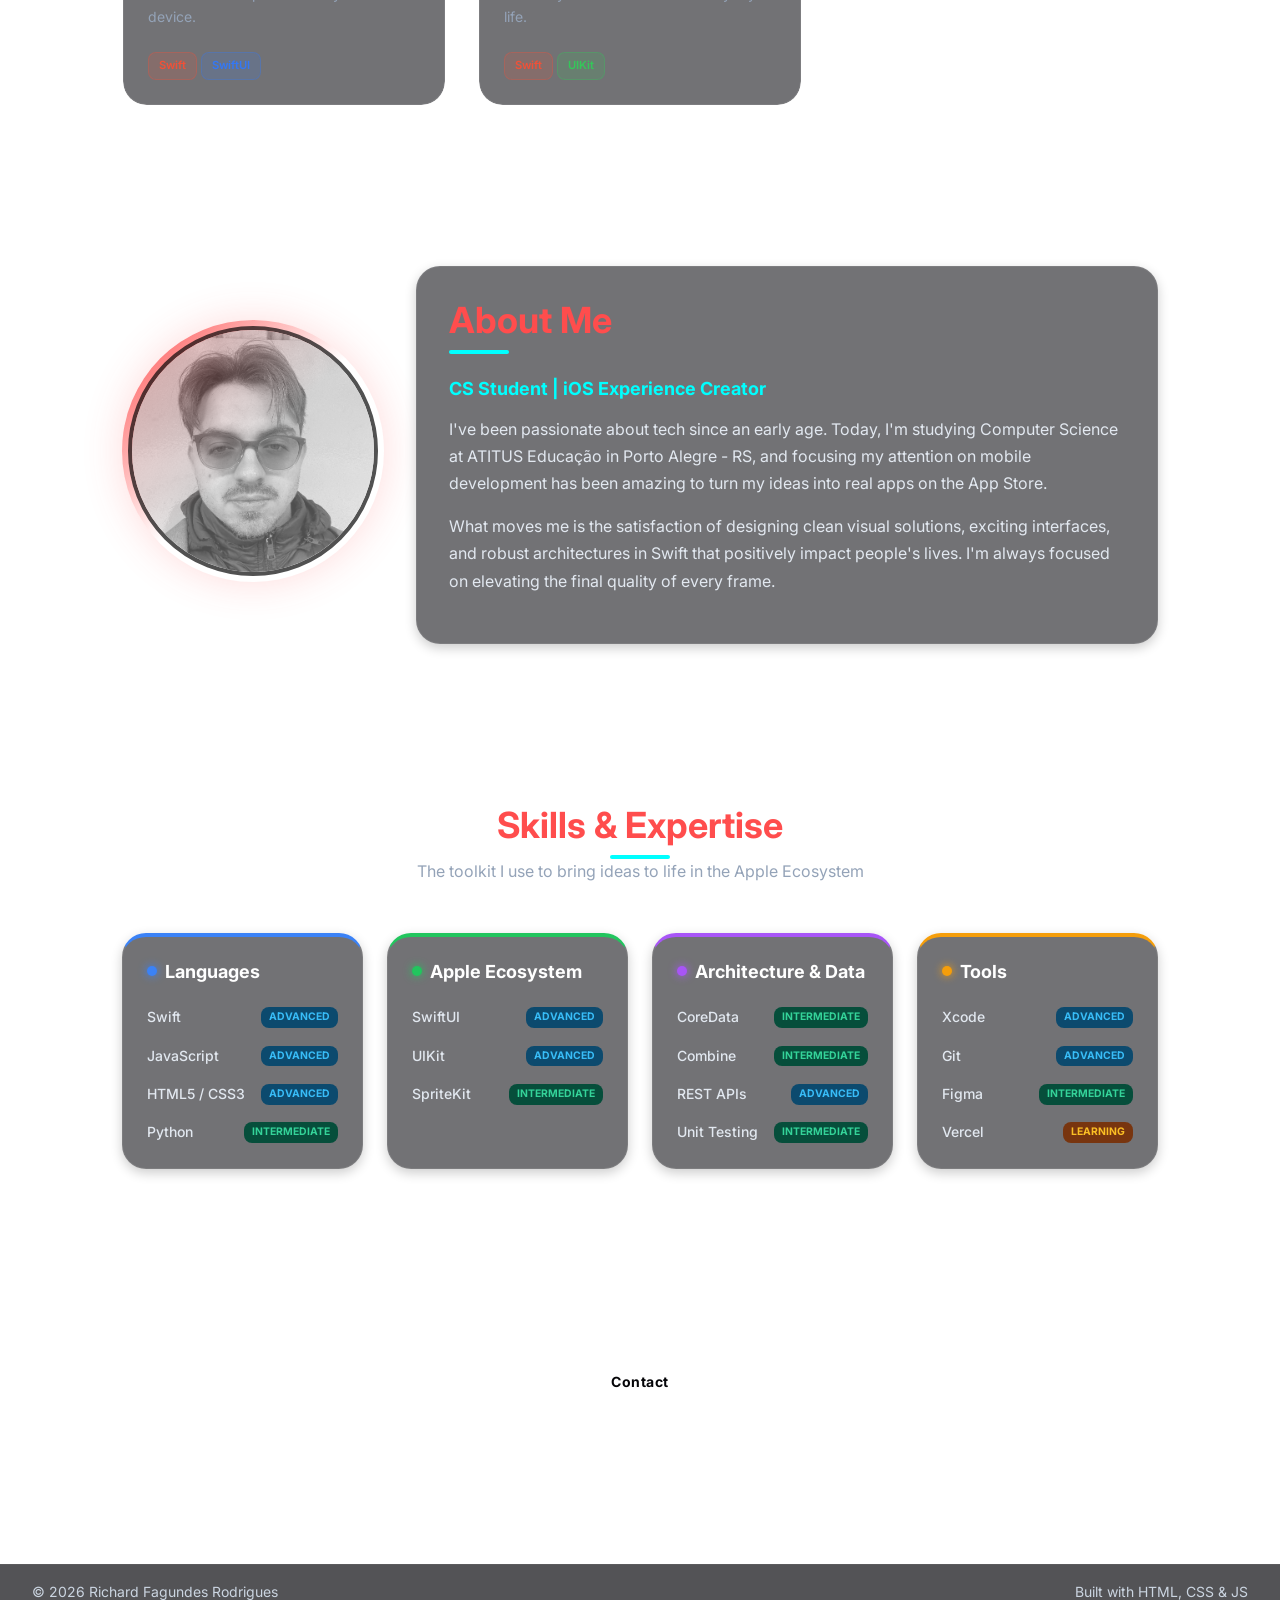
==== commit c4a99826: "antes da merda" ====
--- a/index.html
+++ b/index.html
@@ -76,9 +76,9 @@
         <section id="hero" class="hero-section">
             <div class="hero-inner text-center">
                 <div class="hero-text">
-                    <h1 class="hero-greeting">Hey, I'm <span class="highlight">Richard</span> <span class="wave">👋</span></h1>
-                    <h2 class="hero-role" data-pt="Sou um Desenvolvedor iOS" data-en="I'm an iOS Developer">I'm an iOS Developer</h2>
-                    <p class="hero-desc" data-pt="Construo experiências nativas focadas no ecossistema Apple, misturando design inovador com código performático para gerar o máximo de impacto." data-en="I craft native experiences focused on the Apple ecosystem, blending innovative design with performant code to generate maximum impact.">I craft native experiences focused on the Apple ecosystem, blending innovative design with performant code to generate maximum impact.</p>
+                    <h1 class="hero-greeting"><span class="highlight">Richard Rodrigues</span></h1>
+                    <h2 class="hero-role" data-pt="Desenvolvedor iOS" data-en="iOS Developer">iOS Developer</h2>
+                    <p class="hero-desc" data-pt="Crio soluções focadas no ecossistema Apple, misturando design inovador com código performático para gerar o máximo de impacto." data-en="I create solutions focused on the Apple ecosystem, blending innovative design with performant code to generate maximum impact.">I create solutions focused on the Apple ecosystem, blending innovative design with performant code to generate maximum impact.</p>
                     <div class="hero-actions">
                         <button class="btn-secondary" data-action="open-modal" data-target="modal-contato" data-pt="Entre em Contato" data-en="Get in Touch">Get in Touch</button>
                     </div>
--- a/style.css
+++ b/style.css
@@ -234,17 +234,17 @@
 }
 
 .btn-secondary {
-    background-color: transparent;
-    color: var(--color-heading);
-    border: 2px solid var(--color-heading);
+    background-color: #ffffff;
+    color: #050508;
+    border: 2px solid #ffffff;
     backdrop-filter: blur(8px);
     font-weight: 700;
 }
 
 .btn-secondary:hover {
-    background-color: var(--color-accent-subtle);
-    border-color: var(--color-accent);
-    color: var(--color-accent);
+    background-color: #e2e8f0;
+    border-color: #e2e8f0;
+    color: #050508;
 }
 
 /* ===========================================
@@ -272,6 +272,7 @@
 .hero-inner {
     max-width: 800px;
     z-index: 2;
+    filter: drop-shadow(0 4px 12px rgba(0, 0, 0, 0.8));
 }
 
 .text-center {
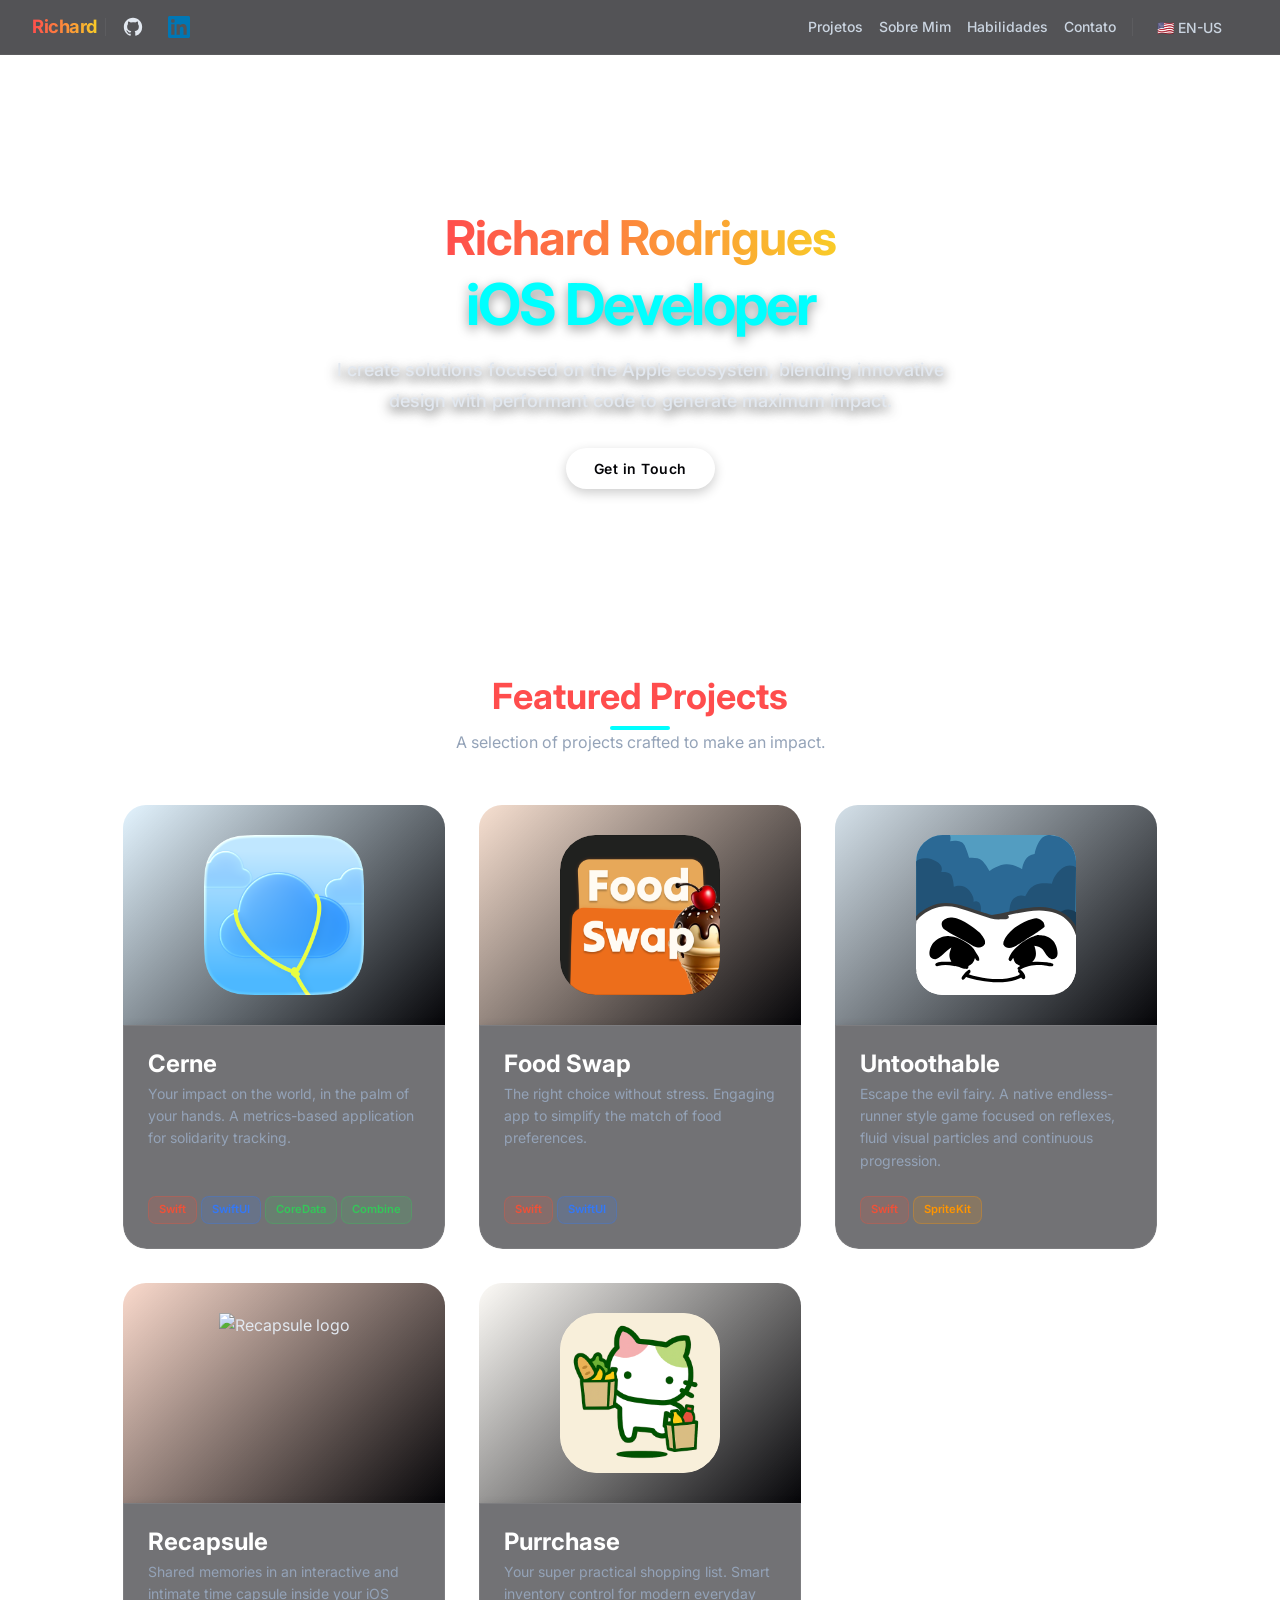
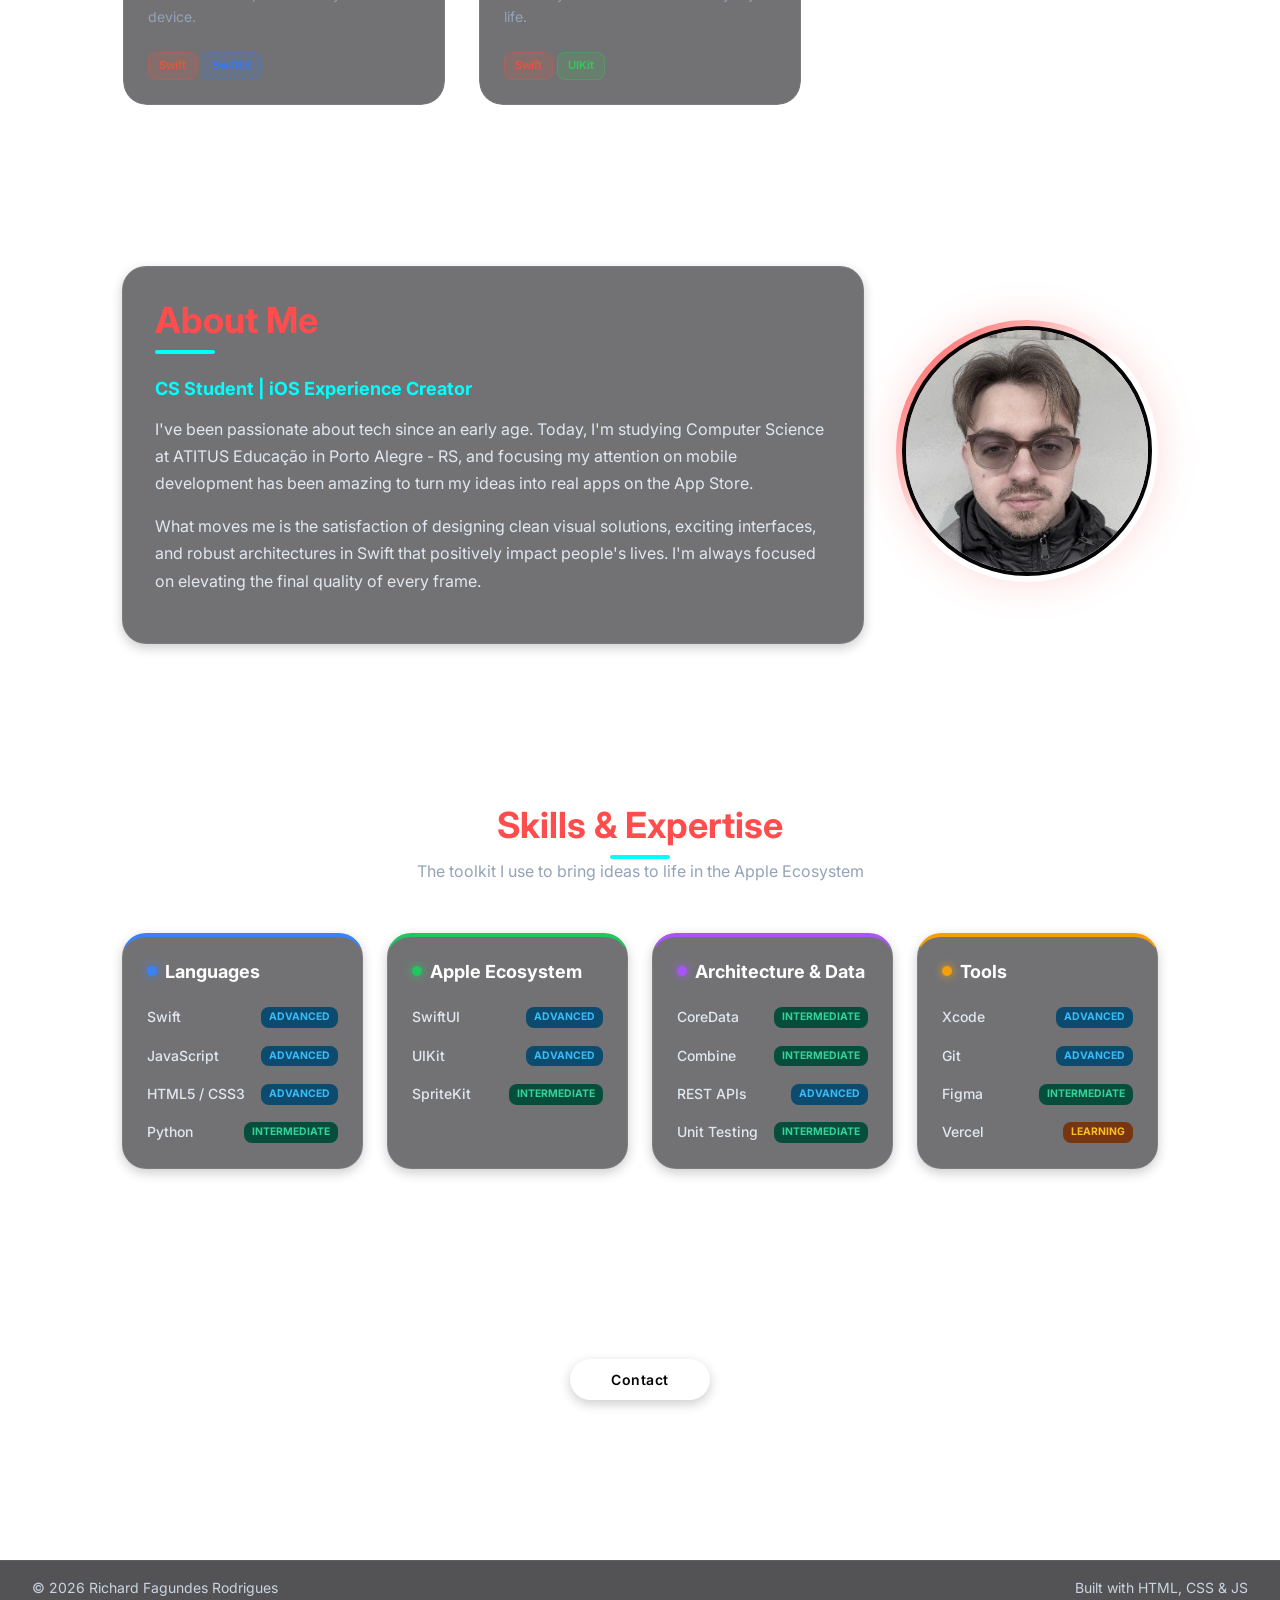
==== commit b6ffacd6: "Ta lindo" ====
--- a/index.html
+++ b/index.html
@@ -31,37 +31,47 @@
          HEADER
     =============================== -->
     <header class="site-header">
-        <nav>
-            <!-- Social Links -->
-            <a href="https://github.com/rixhards" target="_blank" rel="noopener noreferrer" aria-label="Perfil no GitHub" class="nav-icon-link">
-                <!-- GitHub icon inline SVG -->
-                <svg class="nav-svg-icon" viewBox="0 0 24 24" fill="currentColor" aria-hidden="true">
-                    <path d="M12 2C6.477 2 2 6.484 2 12.017c0 4.425 2.865 8.18 6.839 9.504.5.092.682-.217.682-.483 0-.237-.008-.868-.013-1.703-2.782.605-3.369-1.343-3.369-1.343-.454-1.158-1.11-1.466-1.11-1.466-.908-.62.069-.608.069-.608 1.003.07 1.531 1.032 1.531 1.032.892 1.53 2.341 1.088 2.91.832.092-.647.35-1.088.636-1.338-2.22-.253-4.555-1.113-4.555-4.951 0-1.093.39-1.988 1.029-2.688-.103-.253-.446-1.272.098-2.65 0 0 .84-.27 2.75 1.026A9.564 9.564 0 0112 6.844c.85.004 1.705.115 2.504.337 1.909-1.296 2.747-1.027 2.747-1.027.546 1.379.202 2.398.1 2.651.64.7 1.028 1.595 1.028 2.688 0 3.848-2.339 4.695-4.566 4.943.359.309.678.92.678 1.855 0 1.338-.012 2.419-.012 2.747 0 .268.18.58.688.482A10.019 10.019 0 0022 12.017C22 6.484 17.522 2 12 2z"/>
-                </svg>
-            </a>
-            <a href="https://www.linkedin.com/in/richardsros/" target="_blank" rel="noopener noreferrer" aria-label="Perfil no LinkedIn" class="nav-icon-link">
-                <!-- LinkedIn icon inline SVG -->
-                <svg class="nav-svg-icon" viewBox="0 0 24 24" fill="currentColor" aria-hidden="true">
-                    <path d="M20.447 20.452h-3.554v-5.569c0-1.328-.027-3.037-1.852-3.037-1.853 0-2.136 1.445-2.136 2.939v5.667H9.351V9h3.414v1.561h.046c.477-.9 1.637-1.85 3.37-1.85 3.601 0 4.267 2.37 4.267 5.455v6.286zM5.337 7.433a2.062 2.062 0 01-2.063-2.065 2.064 2.064 0 112.063 2.065zm1.782 13.019H3.555V9h3.564v11.452zM22.225 0H1.771C.792 0 0 .774 0 1.729v20.542C0 23.227.792 24 1.771 24h20.451C23.2 24 24 23.227 24 22.271V1.729C24 .774 23.2 0 22.222 0h.003z"/>
-                </svg>
-            </a>
-
-            <span class="nav-divider"></span>
-
-            <!-- Language Dropdown -->
-            <div class="dropdown" id="lang-dropdown">
-                <button class="dropdown-btn" id="lang-toggle-btn" aria-haspopup="true" aria-expanded="false">
-                    <span class="flag" id="current-flag">🇺🇸</span>
-                    <span id="current-lang-text">EN-US</span>
-                    <i data-lucide="chevron-down" class="chevron"></i>
-                </button>
-                <div class="dropdown-content" role="menu">
-                    <button role="menuitem" data-lang="en">
-                        <span class="flag">🇺🇸</span> EN-US
+        <nav class="split-nav">
+            <!-- Left Side / Brand & Socials -->
+            <div class="header-brand">
+                <a href="index.html" class="brand-name"><span class="highlight">Richard</span></a>
+                <span class="nav-divider"></span>
+                <a href="https://github.com/rixhards" target="_blank" rel="noopener noreferrer" aria-label="Perfil no GitHub" class="nav-icon-link">
+                    <svg class="nav-svg-icon" viewBox="0 0 24 24" fill="currentColor" aria-hidden="true">
+                        <path d="M12 2C6.477 2 2 6.484 2 12.017c0 4.425 2.865 8.18 6.839 9.504.5.092.682-.217.682-.483 0-.237-.008-.868-.013-1.703-2.782.605-3.369-1.343-3.369-1.343-.454-1.158-1.11-1.466-1.11-1.466-.908-.62.069-.608.069-.608 1.003.07 1.531 1.032 1.531 1.032.892 1.53 2.341 1.088 2.91.832.092-.647.35-1.088.636-1.338-2.22-.253-4.555-1.113-4.555-4.951 0-1.093.39-1.988 1.029-2.688-.103-.253-.446-1.272.098-2.65 0 0 .84-.27 2.75 1.026A9.564 9.564 0 0112 6.844c.85.004 1.705.115 2.504.337 1.909-1.296 2.747-1.027 2.747-1.027.546 1.379.202 2.398.1 2.651.64.7 1.028 1.595 1.028 2.688 0 3.848-2.339 4.695-4.566 4.943.359.309.678.92.678 1.855 0 1.338-.012 2.419-.012 2.747 0 .268.18.58.688.482A10.019 10.019 0 0022 12.017C22 6.484 17.522 2 12 2z"/>
+                    </svg>
+                </a>
+                <a href="https://www.linkedin.com/in/richardsros/" target="_blank" rel="noopener noreferrer" aria-label="Perfil no LinkedIn" class="nav-icon-link">
+                    <svg class="nav-svg-icon" viewBox="0 0 24 24" fill="currentColor" aria-hidden="true">
+                        <path d="M20.447 20.452h-3.554v-5.569c0-1.328-.027-3.037-1.852-3.037-1.853 0-2.136 1.445-2.136 2.939v5.667H9.351V9h3.414v1.561h.046c.477-.9 1.637-1.85 3.37-1.85 3.601 0 4.267 2.37 4.267 5.455v6.286zM5.337 7.433a2.062 2.062 0 01-2.063-2.065 2.064 2.064 0 112.063 2.065zm1.782 13.019H3.555V9h3.564v11.452zM22.225 0H1.771C.792 0 0 .774 0 1.729v20.542C0 23.227.792 24 1.771 24h20.451C23.2 24 24 23.227 24 22.271V1.729C24 .774 23.2 0 22.222 0h.003z"/>
+                    </svg>
+                </a>
+            </div>
+
+            <!-- Right Side / Menu & Language -->
+            <div class="header-menu">
+                <a href="index.html#projetos" class="nav-text-link" data-pt="Projetos" data-en="Projects">Projetos</a>
+                <a href="index.html#about" class="nav-text-link" data-pt="Sobre Mim" data-en="About Me">Sobre Mim</a>
+                <a href="index.html#tech-stack" class="nav-text-link" data-pt="Habilidades" data-en="Skills">Habilidades</a>
+                <a href="index.html#contato" class="nav-text-link" data-pt="Contato" data-en="Contact">Contato</a>
+                
+                <span class="nav-divider hidden-mobile"></span>
+
+                <!-- Language Dropdown -->
+                <div class="dropdown" id="lang-dropdown">
+                    <button class="dropdown-btn" id="lang-toggle-btn" aria-haspopup="true" aria-expanded="false">
+                        <span class="flag" id="current-flag">🇺🇸</span>
+                        <span id="current-lang-text">EN-US</span>
+                        <i data-lucide="chevron-down" class="chevron"></i>
                     </button>
-                    <button role="menuitem" data-lang="pt">
-                        <span class="flag">🇧🇷</span> PT-BR
-                    </button>
+                    <div class="dropdown-content" role="menu">
+                        <button role="menuitem" data-lang="en">
+                            <span class="flag">🇺🇸</span> EN-US
+                        </button>
+                        <button role="menuitem" data-lang="pt">
+                            <span class="flag">🇧🇷</span> PT-BR
+                        </button>
+                    </div>
                 </div>
             </div>
         </nav>
@@ -80,7 +90,7 @@
                     <h2 class="hero-role" data-pt="Desenvolvedor iOS" data-en="iOS Developer">iOS Developer</h2>
                     <p class="hero-desc" data-pt="Crio soluções focadas no ecossistema Apple, misturando design inovador com código performático para gerar o máximo de impacto." data-en="I create solutions focused on the Apple ecosystem, blending innovative design with performant code to generate maximum impact.">I create solutions focused on the Apple ecosystem, blending innovative design with performant code to generate maximum impact.</p>
                     <div class="hero-actions">
-                        <button class="btn-secondary" data-action="open-modal" data-target="modal-contato" data-pt="Entre em Contato" data-en="Get in Touch">Get in Touch</button>
+                        <button class="btn-primary" data-action="open-modal" data-target="modal-contato" data-pt="Entre em Contato" data-en="Get in Touch">Get in Touch</button>
                     </div>
                 </div>
             </div>
@@ -175,11 +185,6 @@
         <section id="about" class="about-section">
             
             <div class="about-inner">
-                <div class="about-photo-wrapper">
-                    <div class="about-photo-ring">
-                        <img src="imgs/FotoRichard.jpeg" alt="Photo of Richard Rodrigues" class="about-photo" width="280" height="280" loading="lazy" decoding="async">
-                    </div>
-                </div>
                 <div class="about-text glass-panel">
                     <div class="section-header" style="align-items: flex-start; margin-bottom: var(--space-md);">
                         <h2 class="section-title" data-pt="Sobre Mim" data-en="About Me" style="text-align: left;">About Me</h2>
@@ -188,6 +193,11 @@
                     <h3 data-pt="Estudante de CC | iOS Experience Creator" data-en="CS Student | iOS Experience Creator">CS Student | iOS Experience Creator</h3>
                     <p data-pt="Sou apaixonado por tecnologia desde muito cedo. Hoje, estudo Ciência da Computação na ATITUS Educação em Porto Alegre - RS, e focar minha atenção no desenvolvimento móvel tem sido incrível para transformar minhas ideias em aplicações reais na App Store." data-en="I've been passionate about tech since an early age. Today, I'm studying Computer Science at ATITUS Educação in Porto Alegre - RS, and focusing my attention on mobile development has been amazing to turn my ideas into real apps on the App Store.">I've been passionate about tech since an early age. Today, I'm studying Computer Science at ATITUS Educação in Porto Alegre - RS, and focusing my attention on mobile development has been amazing to turn my ideas into real apps on the App Store.</p>
                     <p data-pt="O que me move é a satisfação de projetar soluções visuais limpas, interfaces empolgantes e arquiteturas robustas em Swift que impactem positivamente a vida das pessoas. Estou sempre focado em elevar a qualidade final de cada frame." data-en="What moves me is the satisfaction of designing clean visual solutions, exciting interfaces, and robust architectures in Swift that positively impact people's lives. I'm always focused on elevating the final quality of every frame.">What moves me is the satisfaction of designing clean visual solutions, exciting interfaces, and robust architectures in Swift that positively impact people's lives. I'm always focused on elevating the final quality of every frame.</p>
+                </div>
+                 <div class="about-photo-wrapper">
+                    <div class="about-photo-ring">
+                        <img src="imgs/FotoRichard.jpeg" alt="Photo of Richard Rodrigues" class="about-photo" width="280" height="280" loading="lazy" decoding="async">
+                    </div>
                 </div>
             </div>
         </section>
@@ -254,7 +264,7 @@
             <div class="cta-actions">
                 <!--<button class="btn-primary" data-action="open-modal" data-target="modal-curriculo"
                         data-pt="Sobre" data-en="About">About</button>-->
-                <button class="btn-secondary" data-action="open-modal" data-target="modal-contato"
+                <button class="btn-primary" data-action="open-modal" data-target="modal-contato"
                         data-pt="Contato" data-en="Contact">Contact</button>
             </div>
         </section>
--- a/style.css
+++ b/style.css
@@ -147,11 +147,36 @@
 
 .site-header nav {
     display: flex;
-    justify-content: flex-end;
+    justify-content: space-between;
+    align-items: center;
+    width: 100%;
+}
+
+.header-brand {
+    display: flex;
+    align-items: center;
+    gap: var(--space-sm);
+}
+
+.header-menu {
+    display: flex;
     align-items: center;
     gap: var(--space-md);
-    max-width: var(--max-width);
-    margin: 0 auto;
+}
+
+.nav-text-link {
+    color: var(--color-bar-text);
+    font-size: var(--font-size-sm);
+    font-weight: 500;
+    transition: color var(--transition-fast);
+}
+
+.nav-text-link:hover {
+    color: var(--color-heading);
+}
+
+.hidden-mobile {
+    display: block;
 }
 
 .nav-icon-link {
@@ -234,17 +259,17 @@
 }
 
 .btn-secondary {
-    background-color: #ffffff;
-    color: #050508;
-    border: 2px solid #ffffff;
+    background-color: transparent;
+    color: var(--color-heading);
+    border: 2px solid var(--color-heading);
     backdrop-filter: blur(8px);
     font-weight: 700;
 }
 
 .btn-secondary:hover {
-    background-color: #e2e8f0;
-    border-color: #e2e8f0;
-    color: #050508;
+    background-color: var(--color-accent-subtle);
+    border-color: var(--color-accent);
+    color: var(--color-accent);
 }
 
 /* ===========================================
@@ -272,7 +297,6 @@
 .hero-inner {
     max-width: 800px;
     z-index: 2;
-    filter: drop-shadow(0 4px 12px rgba(0, 0, 0, 0.8));
 }
 
 .text-center {
@@ -289,6 +313,21 @@
 .hero-greeting .highlight {
     color: #ff3333;
     background: linear-gradient(90deg, #ff4d4d, #f9cb28);
+    background-clip: text;
+    -webkit-background-clip: text;
+    -webkit-text-fill-color: transparent;
+}
+
+.brand-name {
+    font-weight: 700;
+    font-size: 1.15rem;
+    letter-spacing: -0.5px;
+}
+
+.brand-name .highlight {
+    color: #ff3333;
+    background: linear-gradient(90deg, #ff4d4d, #f9cb28);
+    background-clip: text;
     -webkit-background-clip: text;
     -webkit-text-fill-color: transparent;
 }
@@ -316,14 +355,17 @@
     margin-bottom: var(--space-md);
     font-weight: 700;
     letter-spacing: -2px;
+    text-shadow: 0 4px 12px rgba(0, 0, 0, 0.4);
 }
 
 .hero-desc {
     font-size: var(--font-size-lg);
-    color: var(--color-text-muted);
+    color: var(--color-text);
     max-width: 650px;
     margin: 0 auto var(--space-xl);
     line-height: 1.7;
+    text-shadow: 0 4px 12px rgba(0, 0, 0, 0.8);
+    font-weight: 500;
 }
 
 .hero-actions {
@@ -400,7 +442,7 @@
     height: 250px;
     border-radius: 50%;
     object-fit: cover;
-    filter: grayscale(100%) opacity(0.7);
+    filter: grayscale(50%) opacity(1);
     transition: all 0.5s ease;
     border: 4px solid var(--color-bg-start);
     transform: translateZ(0); 
@@ -875,6 +917,10 @@
         justify-content: center;
     }
     
+    .header-menu .nav-text-link, .hidden-mobile {
+        display: none;
+    }
+
     .site-header nav {
         justify-content: center;
     }
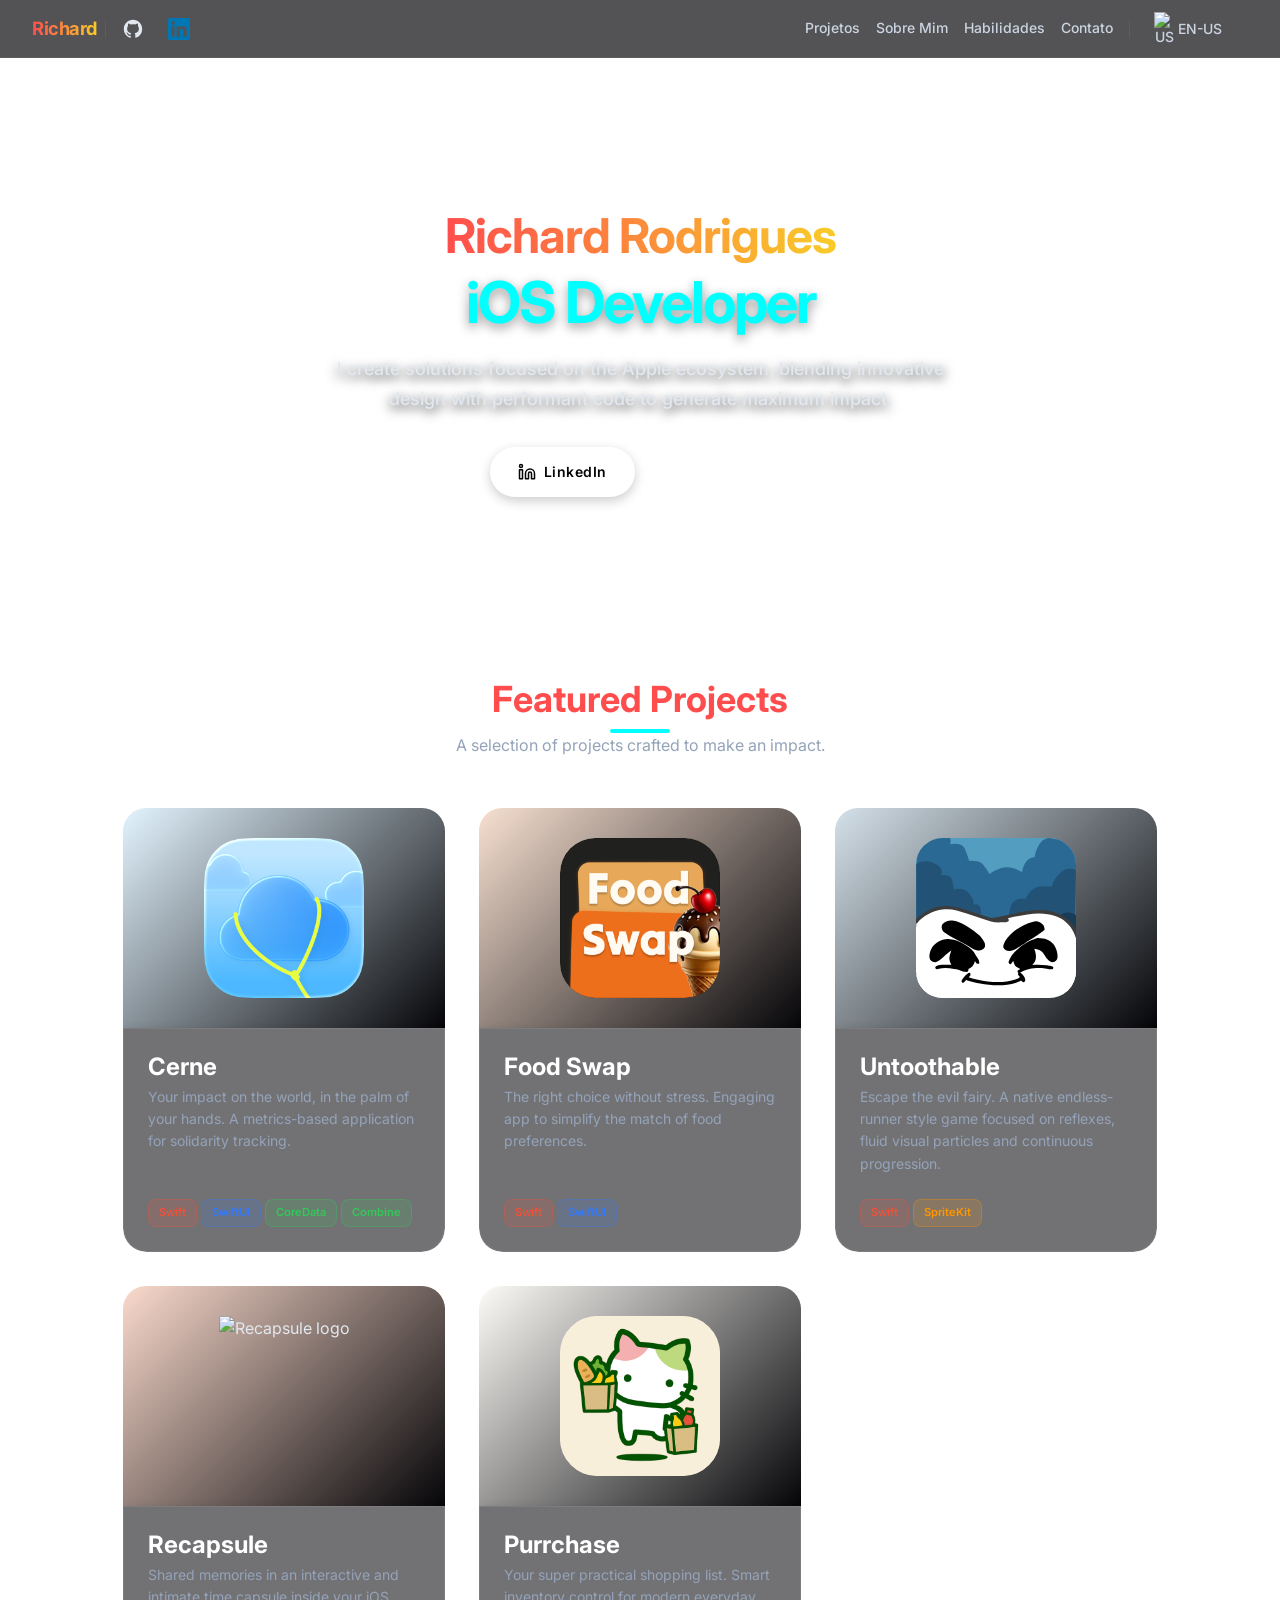
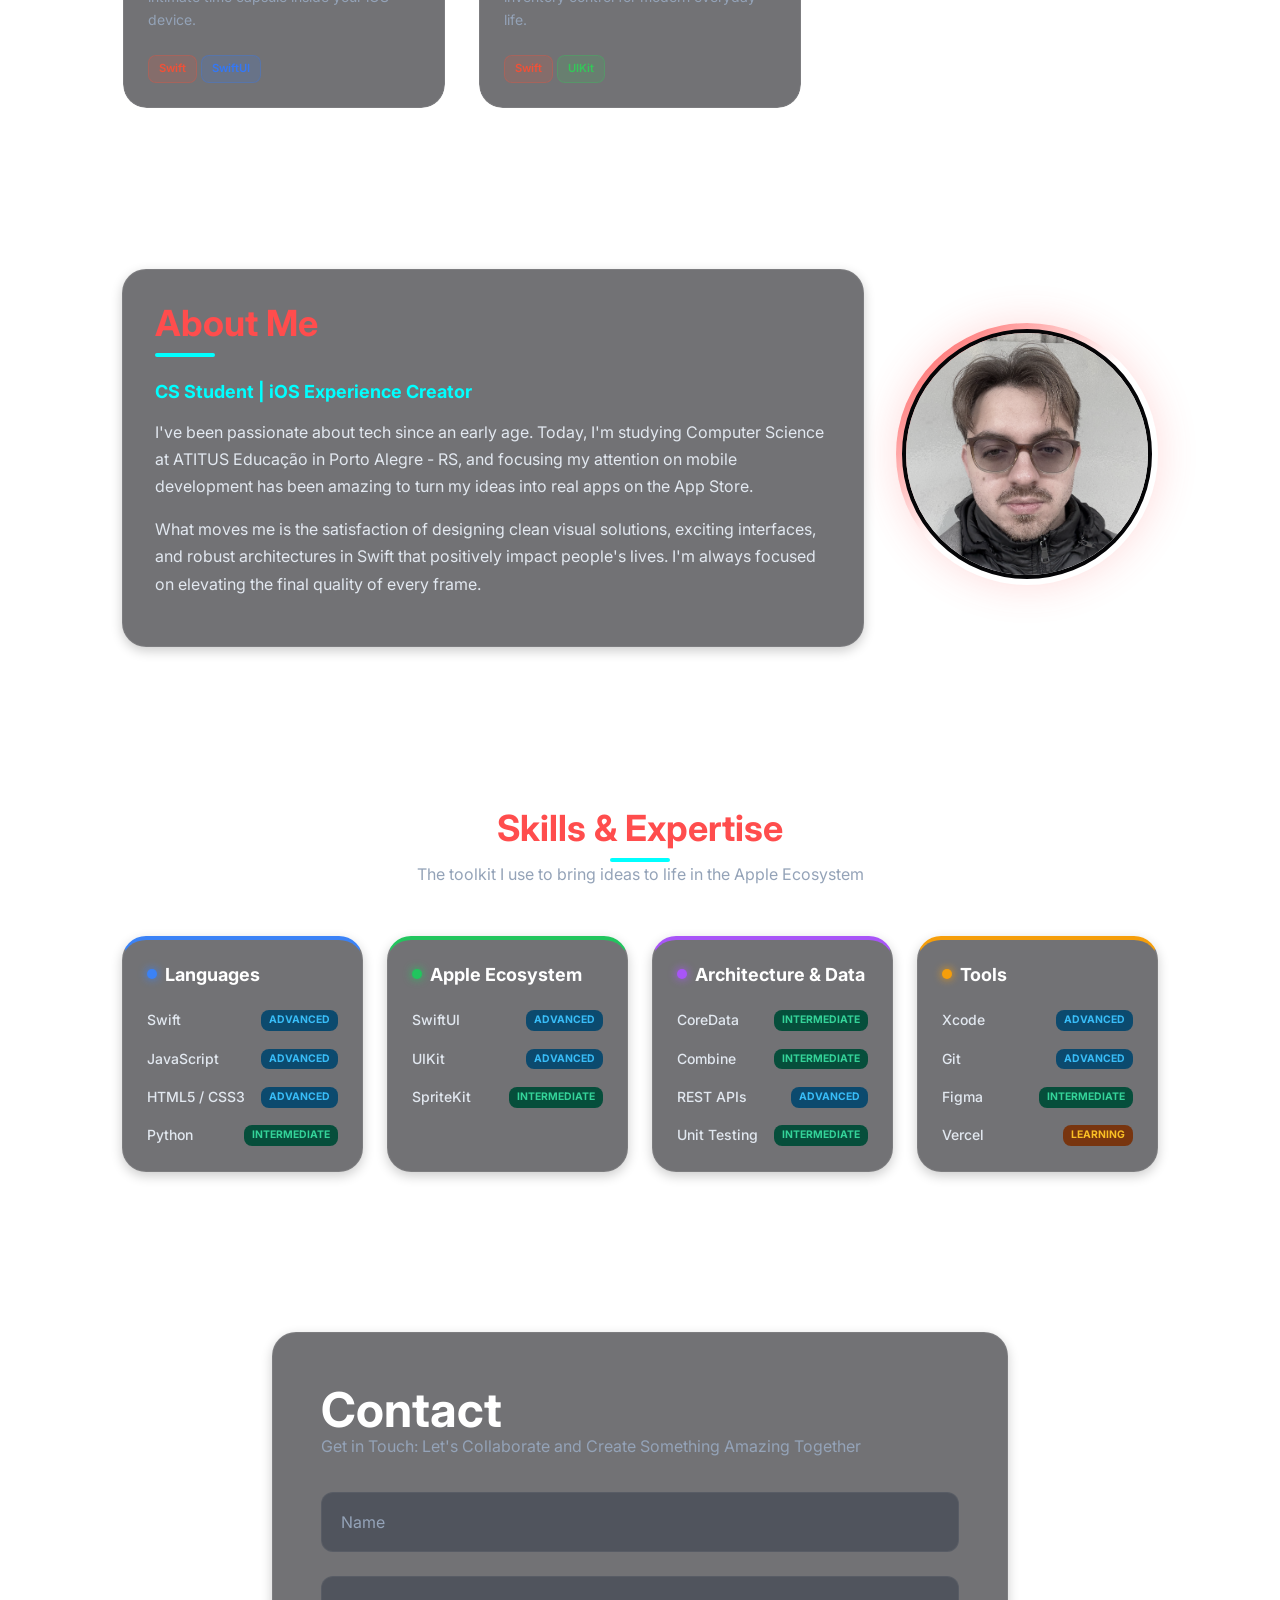
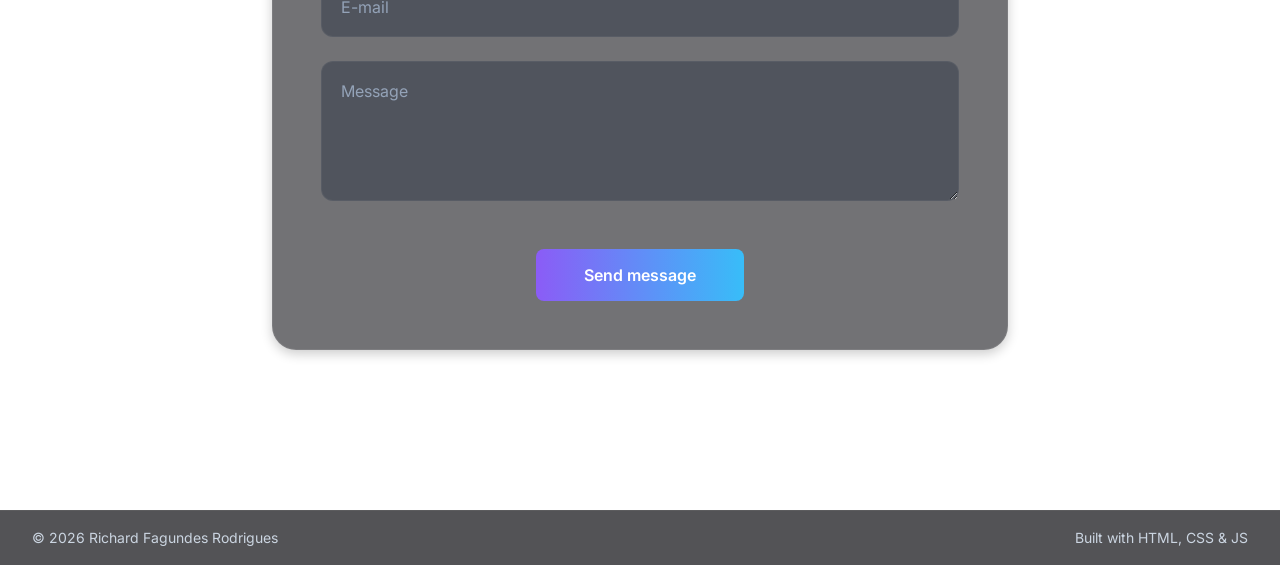
==== commit 241e9417: "Ajustando contato" ====
--- a/index.html
+++ b/index.html
@@ -1,5 +1,6 @@
 <!DOCTYPE html>
 <html lang="en-US">
+
 <head>
     <meta charset="UTF-8">
     <meta name="viewport" content="width=device-width, initial-scale=1.0">
@@ -22,6 +23,7 @@
     <!-- Styles -->
     <link rel="stylesheet" href="style.css">
 </head>
+
 <body>
 
     <!-- Vanta.js animated background canvas (behind everything) -->
@@ -36,14 +38,18 @@
             <div class="header-brand">
                 <a href="index.html" class="brand-name"><span class="highlight">Richard</span></a>
                 <span class="nav-divider"></span>
-                <a href="https://github.com/rixhards" target="_blank" rel="noopener noreferrer" aria-label="Perfil no GitHub" class="nav-icon-link">
+                <a href="https://github.com/rixhards" target="_blank" rel="noopener noreferrer"
+                    aria-label="Perfil no GitHub" class="nav-icon-link">
                     <svg class="nav-svg-icon" viewBox="0 0 24 24" fill="currentColor" aria-hidden="true">
-                        <path d="M12 2C6.477 2 2 6.484 2 12.017c0 4.425 2.865 8.18 6.839 9.504.5.092.682-.217.682-.483 0-.237-.008-.868-.013-1.703-2.782.605-3.369-1.343-3.369-1.343-.454-1.158-1.11-1.466-1.11-1.466-.908-.62.069-.608.069-.608 1.003.07 1.531 1.032 1.531 1.032.892 1.53 2.341 1.088 2.91.832.092-.647.35-1.088.636-1.338-2.22-.253-4.555-1.113-4.555-4.951 0-1.093.39-1.988 1.029-2.688-.103-.253-.446-1.272.098-2.65 0 0 .84-.27 2.75 1.026A9.564 9.564 0 0112 6.844c.85.004 1.705.115 2.504.337 1.909-1.296 2.747-1.027 2.747-1.027.546 1.379.202 2.398.1 2.651.64.7 1.028 1.595 1.028 2.688 0 3.848-2.339 4.695-4.566 4.943.359.309.678.92.678 1.855 0 1.338-.012 2.419-.012 2.747 0 .268.18.58.688.482A10.019 10.019 0 0022 12.017C22 6.484 17.522 2 12 2z"/>
+                        <path
+                            d="M12 2C6.477 2 2 6.484 2 12.017c0 4.425 2.865 8.18 6.839 9.504.5.092.682-.217.682-.483 0-.237-.008-.868-.013-1.703-2.782.605-3.369-1.343-3.369-1.343-.454-1.158-1.11-1.466-1.11-1.466-.908-.62.069-.608.069-.608 1.003.07 1.531 1.032 1.531 1.032.892 1.53 2.341 1.088 2.91.832.092-.647.35-1.088.636-1.338-2.22-.253-4.555-1.113-4.555-4.951 0-1.093.39-1.988 1.029-2.688-.103-.253-.446-1.272.098-2.65 0 0 .84-.27 2.75 1.026A9.564 9.564 0 0112 6.844c.85.004 1.705.115 2.504.337 1.909-1.296 2.747-1.027 2.747-1.027.546 1.379.202 2.398.1 2.651.64.7 1.028 1.595 1.028 2.688 0 3.848-2.339 4.695-4.566 4.943.359.309.678.92.678 1.855 0 1.338-.012 2.419-.012 2.747 0 .268.18.58.688.482A10.019 10.019 0 0022 12.017C22 6.484 17.522 2 12 2z" />
                     </svg>
                 </a>
-                <a href="https://www.linkedin.com/in/richardsros/" target="_blank" rel="noopener noreferrer" aria-label="Perfil no LinkedIn" class="nav-icon-link">
+                <a href="https://www.linkedin.com/in/richardsros/" target="_blank" rel="noopener noreferrer"
+                    aria-label="Perfil no LinkedIn" class="nav-icon-link">
                     <svg class="nav-svg-icon" viewBox="0 0 24 24" fill="currentColor" aria-hidden="true">
-                        <path d="M20.447 20.452h-3.554v-5.569c0-1.328-.027-3.037-1.852-3.037-1.853 0-2.136 1.445-2.136 2.939v5.667H9.351V9h3.414v1.561h.046c.477-.9 1.637-1.85 3.37-1.85 3.601 0 4.267 2.37 4.267 5.455v6.286zM5.337 7.433a2.062 2.062 0 01-2.063-2.065 2.064 2.064 0 112.063 2.065zm1.782 13.019H3.555V9h3.564v11.452zM22.225 0H1.771C.792 0 0 .774 0 1.729v20.542C0 23.227.792 24 1.771 24h20.451C23.2 24 24 23.227 24 22.271V1.729C24 .774 23.2 0 22.222 0h.003z"/>
+                        <path
+                            d="M20.447 20.452h-3.554v-5.569c0-1.328-.027-3.037-1.852-3.037-1.853 0-2.136 1.445-2.136 2.939v5.667H9.351V9h3.414v1.561h.046c.477-.9 1.637-1.85 3.37-1.85 3.601 0 4.267 2.37 4.267 5.455v6.286zM5.337 7.433a2.062 2.062 0 01-2.063-2.065 2.064 2.064 0 112.063 2.065zm1.782 13.019H3.555V9h3.564v11.452zM22.225 0H1.771C.792 0 0 .774 0 1.729v20.542C0 23.227.792 24 1.771 24h20.451C23.2 24 24 23.227 24 22.271V1.729C24 .774 23.2 0 22.222 0h.003z" />
                     </svg>
                 </a>
             </div>
@@ -52,24 +58,25 @@
             <div class="header-menu">
                 <a href="index.html#projetos" class="nav-text-link" data-pt="Projetos" data-en="Projects">Projetos</a>
                 <a href="index.html#about" class="nav-text-link" data-pt="Sobre Mim" data-en="About Me">Sobre Mim</a>
-                <a href="index.html#tech-stack" class="nav-text-link" data-pt="Habilidades" data-en="Skills">Habilidades</a>
+                <a href="index.html#tech-stack" class="nav-text-link" data-pt="Habilidades"
+                    data-en="Skills">Habilidades</a>
                 <a href="index.html#contato" class="nav-text-link" data-pt="Contato" data-en="Contact">Contato</a>
-                
+
                 <span class="nav-divider hidden-mobile"></span>
 
                 <!-- Language Dropdown -->
                 <div class="dropdown" id="lang-dropdown">
                     <button class="dropdown-btn" id="lang-toggle-btn" aria-haspopup="true" aria-expanded="false">
-                        <span class="flag" id="current-flag">🇺🇸</span>
+                        <img src="https://flagcdn.com/w20/us.png" srcset="https://flagcdn.com/w40/us.png 2x" width="20" class="flag-img" id="current-flag" alt="US">
                         <span id="current-lang-text">EN-US</span>
                         <i data-lucide="chevron-down" class="chevron"></i>
                     </button>
                     <div class="dropdown-content" role="menu">
                         <button role="menuitem" data-lang="en">
-                            <span class="flag">🇺🇸</span> EN-US
+                            <img src="https://flagcdn.com/w20/us.png" srcset="https://flagcdn.com/w40/us.png 2x" width="20" class="flag-img" alt="US"> EN-US
                         </button>
                         <button role="menuitem" data-lang="pt">
-                            <span class="flag">🇧🇷</span> PT-BR
+                            <img src="https://flagcdn.com/w20/br.png" srcset="https://flagcdn.com/w40/br.png 2x" width="20" class="flag-img" alt="BR"> PT-BR
                         </button>
                     </div>
                 </div>
@@ -81,16 +88,25 @@
          SINGLE COLUMN MAIN LAYOUT
     =============================== -->
     <main class="main-layout">
-        
+
         <!-- HERO SECTION -->
         <section id="hero" class="hero-section">
             <div class="hero-inner text-center">
                 <div class="hero-text">
                     <h1 class="hero-greeting"><span class="highlight">Richard Rodrigues</span></h1>
                     <h2 class="hero-role" data-pt="Desenvolvedor iOS" data-en="iOS Developer">iOS Developer</h2>
-                    <p class="hero-desc" data-pt="Crio soluções focadas no ecossistema Apple, misturando design inovador com código performático para gerar o máximo de impacto." data-en="I create solutions focused on the Apple ecosystem, blending innovative design with performant code to generate maximum impact.">I create solutions focused on the Apple ecosystem, blending innovative design with performant code to generate maximum impact.</p>
+                    <p class="hero-desc"
+                        data-pt="Crio soluções focadas no ecossistema Apple, misturando design inovador com código performático para gerar o máximo de impacto."
+                        data-en="I create solutions focused on the Apple ecosystem, blending innovative design with performant code to generate maximum impact.">
+                        I create solutions focused on the Apple ecosystem, blending innovative design with performant
+                        code to generate maximum impact.</p>
                     <div class="hero-actions">
-                        <button class="btn-primary" data-action="open-modal" data-target="modal-contato" data-pt="Entre em Contato" data-en="Get in Touch">Get in Touch</button>
+                        <a href="https://www.linkedin.com/in/richardsros/" target="_blank" rel="noopener noreferrer" class="btn-primary">
+                            <svg xmlns="http://www.w3.org/2000/svg" width="18" height="18" viewBox="0 0 24 24" fill="none" stroke="currentColor" stroke-width="2" stroke-linecap="round" stroke-linejoin="round" class="btn-icon"><path d="M16 8a6 6 0 0 1 6 6v7h-4v-7a2 2 0 0 0-2-2 2 2 0 0 0-2 2v7h-4v-7a6 6 0 0 1 6-6z"/><rect width="4" height="12" x="2" y="9"/><circle cx="4" cy="4" r="2"/></svg> LinkedIn
+                        </a>
+                        <a href="https://github.com/rixhards" target="_blank" rel="noopener noreferrer" class="btn-secondary">
+                            <svg xmlns="http://www.w3.org/2000/svg" width="18" height="18" viewBox="0 0 24 24" fill="none" stroke="currentColor" stroke-width="2" stroke-linecap="round" stroke-linejoin="round" class="btn-icon"><path d="M15 22v-4a4.8 4.8 0 0 0-1-3.26c3.1-.3 6.3-1.5 6.3-6.74a4.3 4.3 0 0 0-1.2-3.04 4 4 0 0 0 .1-3s-1-.3-3.2 1.2a11 11 0 0 0-5.8 0C8.1 4.2 7.1 4.5 7.1 4.5a4 4 0 0 0 .1 3 4.3 4.3 0 0 0-1.2 3.04c0 5.2 3.2 6.4 6.3 6.74a4.8 4.8 0 0 0-1 3.26v4"/><path d="M9 19c-4.3 1.4-5-1.2-7-2"/></svg> GitHub
+                        </a>
                     </div>
                 </div>
             </div>
@@ -99,20 +115,26 @@
         <!-- PROJECTS GRID -->
         <section id="projetos" class="projects-section">
             <div class="section-header text-center">
-                <h2 class="section-title" data-pt="Projetos em Destaque" data-en="Featured Projects">Featured Projects</h2>
+                <h2 class="section-title" data-pt="Projetos em Destaque" data-en="Featured Projects">Featured Projects
+                </h2>
                 <div class="title-underline"></div>
-                <p class="section-subtitle" data-pt="Uma seleção de projetos criados para gerar impacto." data-en="A selection of projects crafted to make an impact.">A selection of projects crafted to make an impact.</p>
-            </div>
-            
+                <p class="section-subtitle" data-pt="Uma seleção de projetos criados para gerar impacto."
+                    data-en="A selection of projects crafted to make an impact.">A selection of projects crafted to make
+                    an impact.</p>
+            </div>
+
             <div class="projects-grid-premium">
-                
+
                 <a class="project-premium-card" href="cerne.html" aria-label="Cerne Project">
                     <div class="project-premium-thumb cerne-bg">
                         <img src="imgs/Cerne/Icon.svg" alt="Cerne logo" loading="lazy" decoding="async">
                     </div>
                     <div class="project-premium-content glass-panel">
                         <h3>Cerne</h3>
-                        <p data-pt="Seu impacto no mundo, na palma de suas mãos. Uma aplicação baseada em métricas para acompanhamento solidário." data-en="Your impact on the world, in the palm of your hands. A metrics-based application for solidarity tracking.">Your impact on the world, in the palm of your hands. A metrics-based application for solidarity tracking.</p>
+                        <p data-pt="Seu impacto no mundo, na palma de suas mãos. Uma aplicação baseada em métricas para acompanhamento solidário."
+                            data-en="Your impact on the world, in the palm of your hands. A metrics-based application for solidarity tracking.">
+                            Your impact on the world, in the palm of your hands. A metrics-based application for
+                            solidarity tracking.</p>
                         <div class="project-tags">
                             <span class="tag-pill tag-swift">Swift</span>
                             <span class="tag-pill tag-swiftui">SwiftUI</span>
@@ -128,7 +150,9 @@
                     </div>
                     <div class="project-premium-content glass-panel">
                         <h3>Food Swap</h3>
-                        <p data-pt="A escolha certa sem stress. App engajante para simplificar o match de preferências alimentares." data-en="The right choice without stress. Engaging app to simplify the match of food preferences.">The right choice without stress. Engaging app to simplify the match of food preferences.</p>
+                        <p data-pt="A escolha certa sem stress. App engajante para simplificar o match de preferências alimentares."
+                            data-en="The right choice without stress. Engaging app to simplify the match of food preferences.">
+                            The right choice without stress. Engaging app to simplify the match of food preferences.</p>
                         <div class="project-tags">
                             <span class="tag-pill tag-swift">Swift</span>
                             <span class="tag-pill tag-swiftui">SwiftUI</span>
@@ -142,7 +166,10 @@
                     </div>
                     <div class="project-premium-content glass-panel">
                         <h3>Untoothable</h3>
-                        <p data-pt="Fuja da fada malvada. Um jogo nativo estilo endless-runner focado em reflexos, partículas visuais fluidas e progressão contínua." data-en="Escape the evil fairy. A native endless-runner style game focused on reflexes, fluid visual particles and continuous progression.">Escape the evil fairy. A native endless-runner style game focused on reflexes, fluid visual particles and continuous progression.</p>
+                        <p data-pt="Fuja da fada malvada. Um jogo nativo estilo endless-runner focado em reflexos, partículas visuais fluidas e progressão contínua."
+                            data-en="Escape the evil fairy. A native endless-runner style game focused on reflexes, fluid visual particles and continuous progression.">
+                            Escape the evil fairy. A native endless-runner style game focused on reflexes, fluid visual
+                            particles and continuous progression.</p>
                         <div class="project-tags">
                             <span class="tag-pill tag-swift">Swift</span>
                             <span class="tag-pill tag-game">SpriteKit</span>
@@ -156,7 +183,9 @@
                     </div>
                     <div class="project-premium-content glass-panel">
                         <h3>Recapsule</h3>
-                        <p data-pt="Memórias compartilhadas em uma cápsula do tempo interativa e intimista dentro do seu dispositivo iOS." data-en="Shared memories in an interactive and intimate time capsule inside your iOS device.">Shared memories in an interactive and intimate time capsule inside your iOS device.</p>
+                        <p data-pt="Memórias compartilhadas em uma cápsula do tempo interativa e intimista dentro do seu dispositivo iOS."
+                            data-en="Shared memories in an interactive and intimate time capsule inside your iOS device.">
+                            Shared memories in an interactive and intimate time capsule inside your iOS device.</p>
                         <div class="project-tags">
                             <span class="tag-pill tag-swift">Swift</span>
                             <span class="tag-pill tag-swiftui">SwiftUI</span>
@@ -170,7 +199,9 @@
                     </div>
                     <div class="project-premium-content glass-panel">
                         <h3>Purrchase</h3>
-                        <p data-pt="Sua listinha do mercado super prática. Controle de inventário inteligente para o dia a dia moderno." data-en="Your super practical shopping list. Smart inventory control for modern everyday life.">Your super practical shopping list. Smart inventory control for modern everyday life.</p>
+                        <p data-pt="Sua listinha do mercado super prática. Controle de inventário inteligente para o dia a dia moderno."
+                            data-en="Your super practical shopping list. Smart inventory control for modern everyday life.">
+                            Your super practical shopping list. Smart inventory control for modern everyday life.</p>
                         <div class="project-tags">
                             <span class="tag-pill tag-swift">Swift</span>
                             <span class="tag-pill tag-framework">UIKit</span>
@@ -183,70 +214,96 @@
 
         <!-- ABOUT SECTION -->
         <section id="about" class="about-section">
-            
+
             <div class="about-inner">
                 <div class="about-text glass-panel">
                     <div class="section-header" style="align-items: flex-start; margin-bottom: var(--space-md);">
-                        <h2 class="section-title" data-pt="Sobre Mim" data-en="About Me" style="text-align: left;">About Me</h2>
+                        <h2 class="section-title" data-pt="Sobre Mim" data-en="About Me" style="text-align: left;">About
+                            Me</h2>
                         <div class="title-underline" style="margin: var(--space-sm) 0;"></div>
                     </div>
-                    <h3 data-pt="Estudante de CC | iOS Experience Creator" data-en="CS Student | iOS Experience Creator">CS Student | iOS Experience Creator</h3>
-                    <p data-pt="Sou apaixonado por tecnologia desde muito cedo. Hoje, estudo Ciência da Computação na ATITUS Educação em Porto Alegre - RS, e focar minha atenção no desenvolvimento móvel tem sido incrível para transformar minhas ideias em aplicações reais na App Store." data-en="I've been passionate about tech since an early age. Today, I'm studying Computer Science at ATITUS Educação in Porto Alegre - RS, and focusing my attention on mobile development has been amazing to turn my ideas into real apps on the App Store.">I've been passionate about tech since an early age. Today, I'm studying Computer Science at ATITUS Educação in Porto Alegre - RS, and focusing my attention on mobile development has been amazing to turn my ideas into real apps on the App Store.</p>
-                    <p data-pt="O que me move é a satisfação de projetar soluções visuais limpas, interfaces empolgantes e arquiteturas robustas em Swift que impactem positivamente a vida das pessoas. Estou sempre focado em elevar a qualidade final de cada frame." data-en="What moves me is the satisfaction of designing clean visual solutions, exciting interfaces, and robust architectures in Swift that positively impact people's lives. I'm always focused on elevating the final quality of every frame.">What moves me is the satisfaction of designing clean visual solutions, exciting interfaces, and robust architectures in Swift that positively impact people's lives. I'm always focused on elevating the final quality of every frame.</p>
-                </div>
-                 <div class="about-photo-wrapper">
+                    <h3 data-pt="Estudante de CC | iOS Experience Creator"
+                        data-en="CS Student | iOS Experience Creator">CS Student | iOS Experience Creator</h3>
+                    <p data-pt="Sou apaixonado por tecnologia desde muito cedo. Hoje, estudo Ciência da Computação na ATITUS Educação em Porto Alegre - RS, e focar minha atenção no desenvolvimento móvel tem sido incrível para transformar minhas ideias em aplicações reais na App Store."
+                        data-en="I've been passionate about tech since an early age. Today, I'm studying Computer Science at ATITUS Educação in Porto Alegre - RS, and focusing my attention on mobile development has been amazing to turn my ideas into real apps on the App Store.">
+                        I've been passionate about tech since an early age. Today, I'm studying Computer Science at
+                        ATITUS Educação in Porto Alegre - RS, and focusing my attention on mobile development has been
+                        amazing to turn my ideas into real apps on the App Store.</p>
+                    <p data-pt="O que me move é a satisfação de projetar soluções visuais limpas, interfaces empolgantes e arquiteturas robustas em Swift que impactem positivamente a vida das pessoas. Estou sempre focado em elevar a qualidade final de cada frame."
+                        data-en="What moves me is the satisfaction of designing clean visual solutions, exciting interfaces, and robust architectures in Swift that positively impact people's lives. I'm always focused on elevating the final quality of every frame.">
+                        What moves me is the satisfaction of designing clean visual solutions, exciting interfaces, and
+                        robust architectures in Swift that positively impact people's lives. I'm always focused on
+                        elevating the final quality of every frame.</p>
+                </div>
+                <div class="about-photo-wrapper">
                     <div class="about-photo-ring">
-                        <img src="imgs/FotoRichard.jpeg" alt="Photo of Richard Rodrigues" class="about-photo" width="280" height="280" loading="lazy" decoding="async">
-                    </div>
-                </div>
-            </div>
-        </section>
-
-        
-
-        
+                        <img src="imgs/FotoRichard.jpeg" alt="Photo of Richard Rodrigues" class="about-photo"
+                            width="280" height="280" loading="lazy" decoding="async">
+                    </div>
+                </div>
+            </div>
+        </section>
+
+
+
+
 
         <!-- SKILLS & EXPERTISE -->
         <section id="tech-stack" class="skills-section">
             <div class="section-header text-center">
-                <h2 class="section-title" data-pt="Habilidades e Técnicas" data-en="Skills & Expertise">Skills & Expertise</h2>
+                <h2 class="section-title" data-pt="Habilidades e Técnicas" data-en="Skills & Expertise">Skills &
+                    Expertise</h2>
                 <div class="title-underline"></div>
-                <p class="section-subtitle" data-pt="O ferramental que utilizo para trazer ideias à vida no Apple Ecosystem" data-en="The toolkit I use to bring ideas to life in the Apple Ecosystem">The toolkit I use to bring ideas to life in the Apple Ecosystem</p>
-            </div>
-            
+                <p class="section-subtitle"
+                    data-pt="O ferramental que utilizo para trazer ideias à vida no Apple Ecosystem"
+                    data-en="The toolkit I use to bring ideas to life in the Apple Ecosystem">The toolkit I use to bring
+                    ideas to life in the Apple Ecosystem</p>
+            </div>
+
             <div class="skills-grid">
-                
+
                 <div class="skill-category category-lang glass-panel">
-                    <h3 class="category-title"><span class="dot dot-blue"></span><span data-pt="Linguagens" data-en="Languages">Languages</span></h3>
+                    <h3 class="category-title"><span class="dot dot-blue"></span><span data-pt="Linguagens"
+                            data-en="Languages">Languages</span></h3>
                     <ul class="skill-list">
                         <li><span class="skill-name">Swift</span> <span class="badge badge-adv">Advanced</span></li>
-                        <li><span class="skill-name">JavaScript</span> <span class="badge badge-adv">Advanced</span></li>
-                        <li><span class="skill-name">HTML5 / CSS3</span> <span class="badge badge-adv">Advanced</span></li>
-                        <li><span class="skill-name">Python</span> <span class="badge badge-int">Intermediate</span></li>
+                        <li><span class="skill-name">JavaScript</span> <span class="badge badge-adv">Advanced</span>
+                        </li>
+                        <li><span class="skill-name">HTML5 / CSS3</span> <span class="badge badge-adv">Advanced</span>
+                        </li>
+                        <li><span class="skill-name">Python</span> <span class="badge badge-int">Intermediate</span>
+                        </li>
                     </ul>
                 </div>
-                
+
                 <div class="skill-category category-framework glass-panel">
-                    <h3 class="category-title"><span class="dot dot-green"></span><span data-pt="Ecossistema Apple" data-en="Apple Ecosystem">Apple Ecosystem</span></h3>
+                    <h3 class="category-title"><span class="dot dot-green"></span><span data-pt="Ecossistema Apple"
+                            data-en="Apple Ecosystem">Apple Ecosystem</span></h3>
                     <ul class="skill-list">
                         <li><span class="skill-name">SwiftUI</span> <span class="badge badge-adv">Advanced</span></li>
                         <li><span class="skill-name">UIKit</span> <span class="badge badge-adv">Advanced</span></li>
-                        <li><span class="skill-name">SpriteKit</span> <span class="badge badge-int">Intermediate</span></li>
+                        <li><span class="skill-name">SpriteKit</span> <span class="badge badge-int">Intermediate</span>
+                        </li>
                     </ul>
                 </div>
 
                 <div class="skill-category category-arch glass-panel">
-                    <h3 class="category-title"><span class="dot dot-purple"></span><span data-pt="Arquitetura & Dados" data-en="Architecture & Data">Architecture & Data</span></h3>
+                    <h3 class="category-title"><span class="dot dot-purple"></span><span data-pt="Arquitetura & Dados"
+                            data-en="Architecture & Data">Architecture & Data</span></h3>
                     <ul class="skill-list">
-                        <li><span class="skill-name">CoreData</span> <span class="badge badge-int">Intermediate</span></li>
-                        <li><span class="skill-name">Combine</span> <span class="badge badge-int">Intermediate</span></li>
+                        <li><span class="skill-name">CoreData</span> <span class="badge badge-int">Intermediate</span>
+                        </li>
+                        <li><span class="skill-name">Combine</span> <span class="badge badge-int">Intermediate</span>
+                        </li>
                         <li><span class="skill-name">REST APIs</span> <span class="badge badge-adv">Advanced</span></li>
-                        <li><span class="skill-name">Unit Testing</span> <span class="badge badge-int">Intermediate</span></li>
+                        <li><span class="skill-name">Unit Testing</span> <span
+                                class="badge badge-int">Intermediate</span></li>
                     </ul>
                 </div>
 
                 <div class="skill-category category-tools glass-panel">
-                    <h3 class="category-title"><span class="dot dot-yellow"></span><span data-pt="Ferramentas" data-en="Tools">Tools</span></h3>
+                    <h3 class="category-title"><span class="dot dot-yellow"></span><span data-pt="Ferramentas"
+                            data-en="Tools">Tools</span></h3>
                     <ul class="skill-list">
                         <li><span class="skill-name">Xcode</span> <span class="badge badge-adv">Advanced</span></li>
                         <li><span class="skill-name">Git</span> <span class="badge badge-adv">Advanced</span></li>
@@ -258,14 +315,27 @@
             </div>
         </section>
 
-        <!-- CALL TO ACTION (BOTTOM) -->
-        <section class="cta-bottom">
-            <p data-pt="Vamos trabalhar juntos?" data-en="Let's work together?" style="font-size: var(--font-size-xl); font-weight: 500; color: var(--color-heading);">Let's work together?</p>
-            <div class="cta-actions">
-                <!--<button class="btn-primary" data-action="open-modal" data-target="modal-curriculo"
-                        data-pt="Sobre" data-en="About">About</button>-->
-                <button class="btn-primary" data-action="open-modal" data-target="modal-contato"
-                        data-pt="Contato" data-en="Contact">Contact</button>
+        <!-- CONTACT FORM SECTION -->
+        <section id="contato" class="contact-section">
+            <div class="contact-inner glass-panel">
+                <div class="contact-header" style="text-align: left; margin-bottom: var(--space-xl);">
+                    <h2 class="section-title" data-pt="Contato" data-en="Contact" style="font-size: var(--font-size-3xl); color: var(--color-heading); margin-bottom: var(--space-xs);">Contact</h2>
+                    <p class="section-subtitle" data-pt="Entre em contato: Vamos colaborar e criar algo incrível juntos" data-en="Get in Touch: Let's Collaborate and Create Something Amazing Together" style="color: var(--color-text-muted); font-size: var(--font-size-base); max-width: 100%;">Get in Touch: Let's Collaborate and Create Something Amazing Together</p>
+                </div>
+                
+                <form id="contact-form" class="contact-form">
+                    <div class="form-group">
+                        <input type="text" id="name" name="name" required placeholder="Name" data-pt-placeholder="Nome" data-en-placeholder="Name" class="form-input">
+                    </div>
+                    <div class="form-group">
+                        <input type="email" id="email" name="email" required placeholder="E-mail" class="form-input">
+                    </div>
+                    <div class="form-group">
+                        <textarea id="message" name="message" required placeholder="Message" data-pt-placeholder="Mensagem" data-en-placeholder="Message" class="form-input" rows="5"></textarea>
+                    </div>
+                    
+                    <button type="submit" class="btn-gradient form-submit-btn" data-pt="Enviar mensagem" data-en="Send message">Send message</button>
+                </form>
             </div>
         </section>
 
@@ -276,7 +346,8 @@
     =============================== -->
     <footer class="site-footer">
         <span>&copy; 2026 Richard Fagundes Rodrigues</span>
-        <span data-pt="Feito com HTML, CSS e JS" data-en="Built with HTML, CSS &amp; JS">Built with HTML, CSS &amp; JS</span>
+        <span data-pt="Feito com HTML, CSS e JS" data-en="Built with HTML, CSS &amp; JS">Built with HTML, CSS &amp;
+            JS</span>
     </footer>
 
     <!-- ==============================
@@ -285,7 +356,8 @@
     <dialog id="modal-curriculo">
         <button class="close-btn" data-action="close-modal" aria-label="Fechar">&times;</button>
         <h2 data-pt="Sobre Mim" data-en="About Me">About Me</h2>
-        <p data-pt="Aqui entrarão as informações sobre mim." data-en="Information about me will go here.">Information about me will go here.</p>
+        <p data-pt="Aqui entrarão as informações sobre mim." data-en="Information about me will go here.">Information
+            about me will go here.</p>
     </dialog>
 
     <dialog id="modal-contato">
@@ -293,7 +365,8 @@
         <h2 data-pt="Entre em Contato" data-en="Get in Touch">Get in Touch</h2>
         <p>Email: richards1305@gmail.com</p>
         <ul>
-            <li><a href="https://www.linkedin.com/in/richardsros/" target="_blank" rel="noopener noreferrer">LinkedIn</a></li>
+            <li><a href="https://www.linkedin.com/in/richardsros/" target="_blank"
+                    rel="noopener noreferrer">LinkedIn</a></li>
             <li><a href="https://github.com/rixhards" target="_blank" rel="noopener noreferrer">GitHub</a></li>
         </ul>
     </dialog>
@@ -301,4 +374,5 @@
     <script src="script.js"></script>
 
 </body>
+
 </html>
--- a/style.css
+++ b/style.css
@@ -980,3 +980,76 @@
         padding: var(--space-xl);
     }
 }
+
+.btn-icon {
+    margin-right: 8px;
+}
+
+/* ===========================================
+   11. CONTACT SECTION REWORK
+   =========================================== */
+.contact-section {
+    padding: var(--space-3xl) var(--space-xl);
+    max-width: 800px;
+    margin: 0 auto;
+    width: 100%;
+}
+
+.contact-inner {
+    padding: var(--space-2xl);
+    display: flex;
+    flex-direction: column;
+}
+
+.contact-form {
+    display: flex;
+    flex-direction: column;
+    gap: var(--space-lg);
+}
+
+.form-group {
+    width: 100%;
+}
+
+.form-input {
+    width: 100%;
+    padding: 1.2rem;
+    background: rgba(30, 41, 59, 0.4);
+    border: 1px solid rgba(255, 255, 255, 0.05);
+    border-radius: var(--radius-md);
+    color: var(--color-heading);
+    font-size: var(--font-size-base);
+    font-family: inherit;
+    transition: all var(--transition-fast);
+}
+
+.form-input::placeholder {
+    color: var(--color-text-muted);
+}
+
+.form-input:focus {
+    outline: none;
+    border-color: rgba(56, 189, 248, 0.5);
+    box-shadow: 0 0 0 3px rgba(56, 189, 248, 0.15);
+    background: rgba(30, 41, 59, 0.6);
+}
+
+.btn-gradient {
+    align-self: center;
+    margin-top: var(--space-md);
+    padding: 1rem 3rem;
+    font-weight: 600;
+    border-radius: var(--radius-sm);
+    background: linear-gradient(90deg, #8b5cf6, #38bdf8);
+    color: #ffffff;
+    border: none;
+    cursor: pointer;
+    transition: all var(--transition-base);
+    font-size: var(--font-size-md);
+}
+
+.btn-gradient:hover {
+    transform: translateY(-2px);
+    box-shadow: 0 6px 20px rgba(56, 189, 248, 0.4);
+    opacity: 0.95;
+}
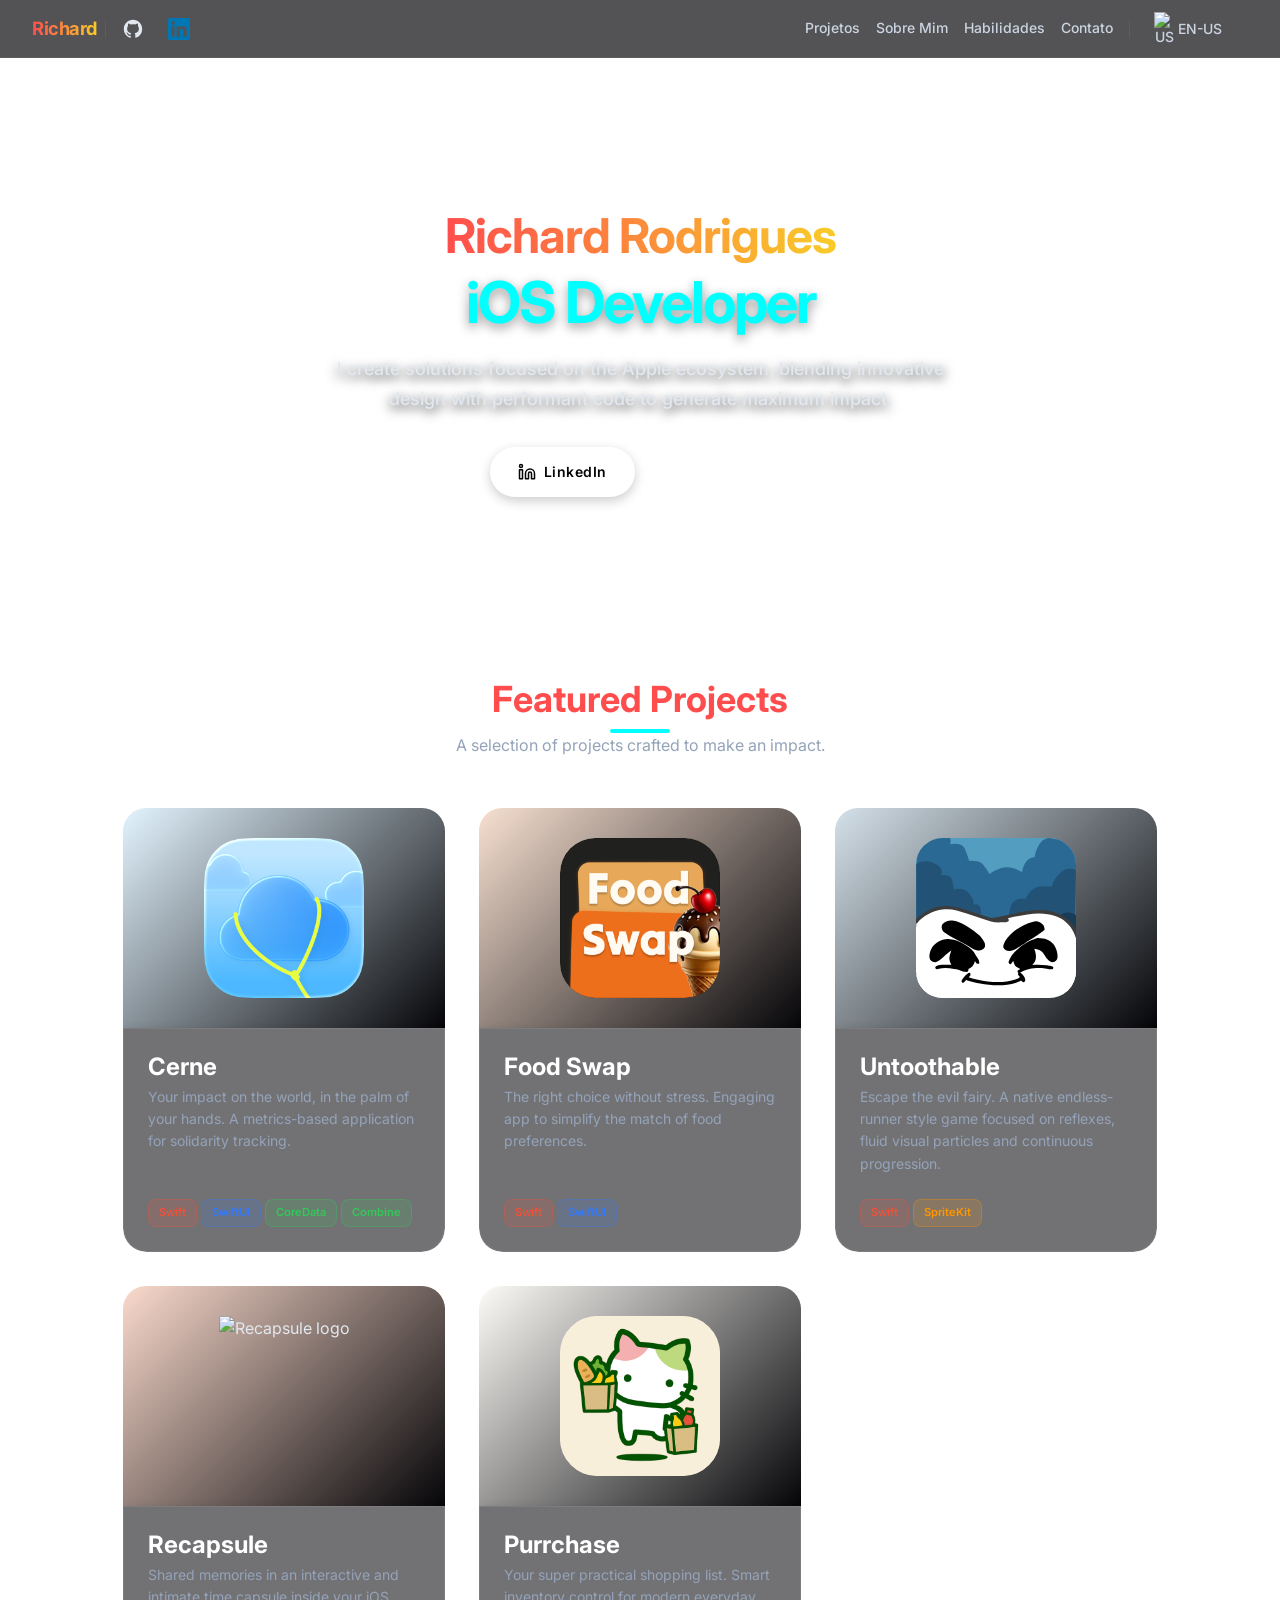
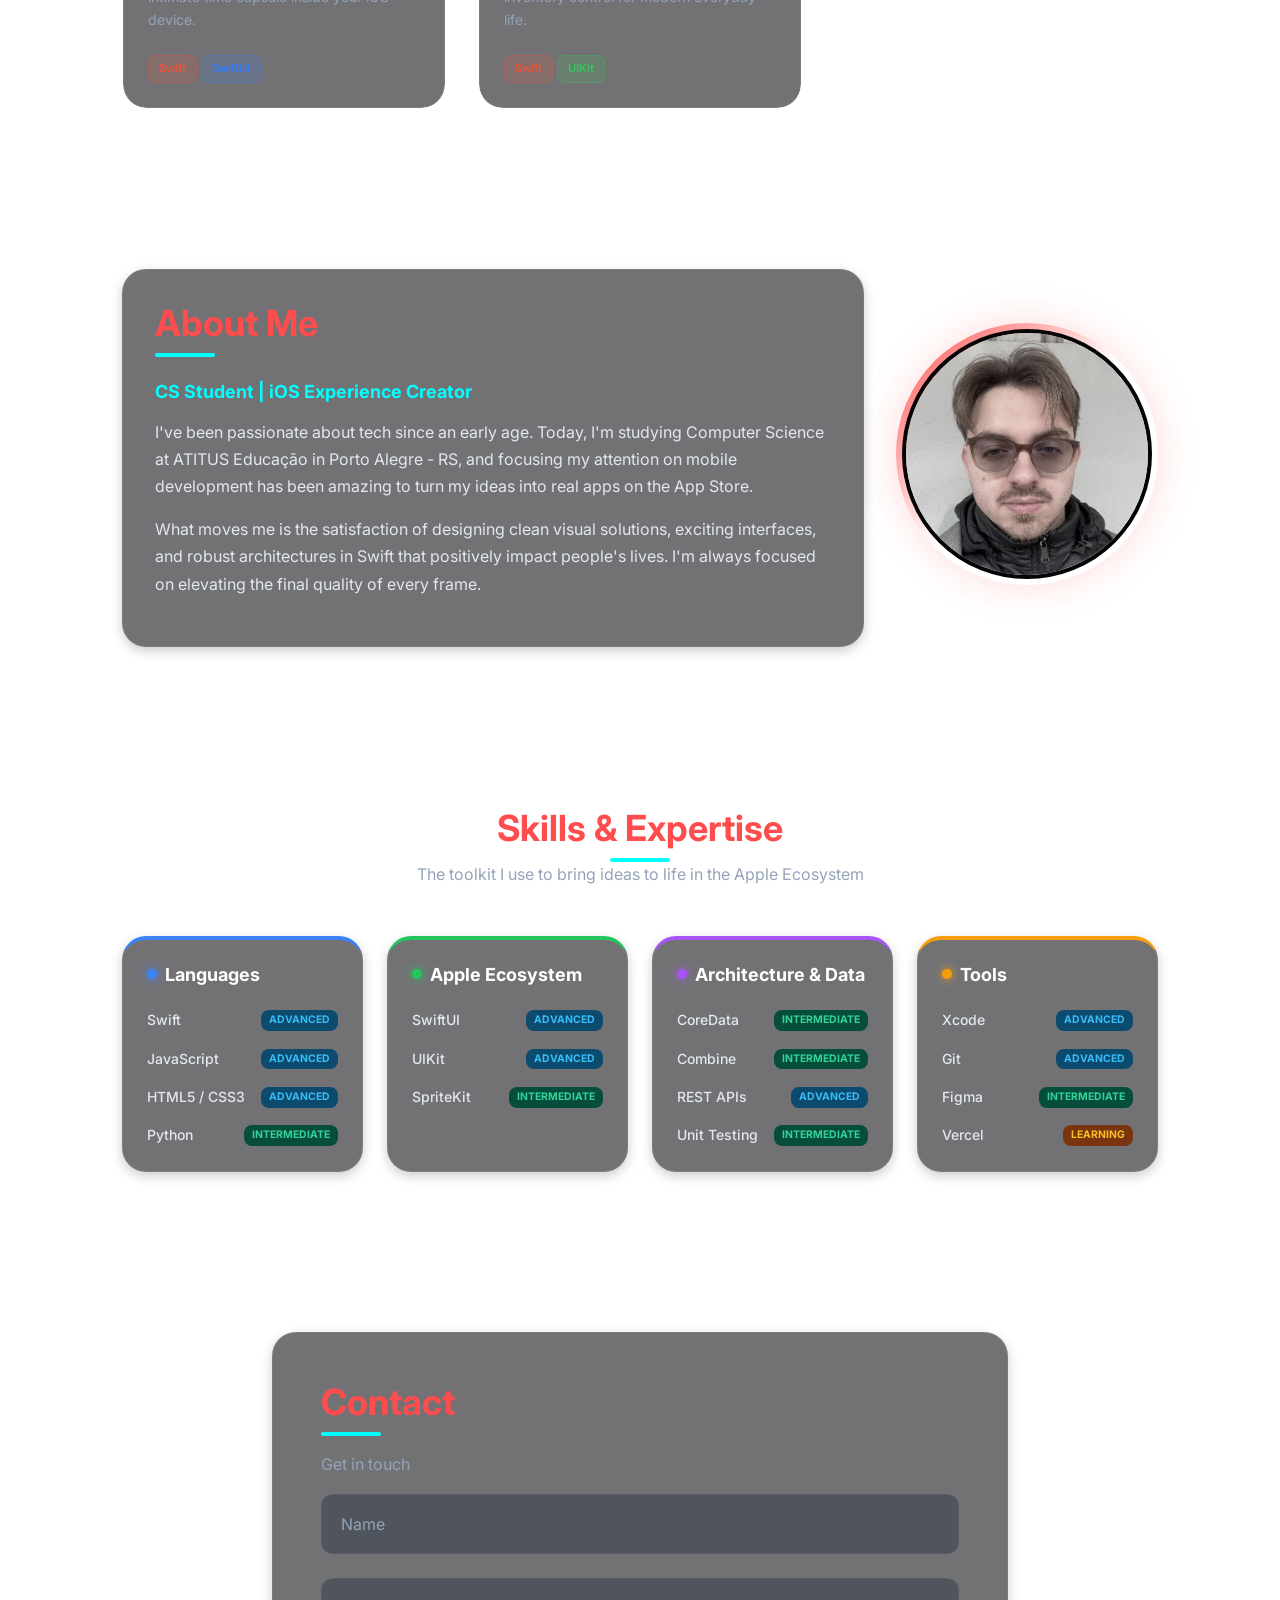
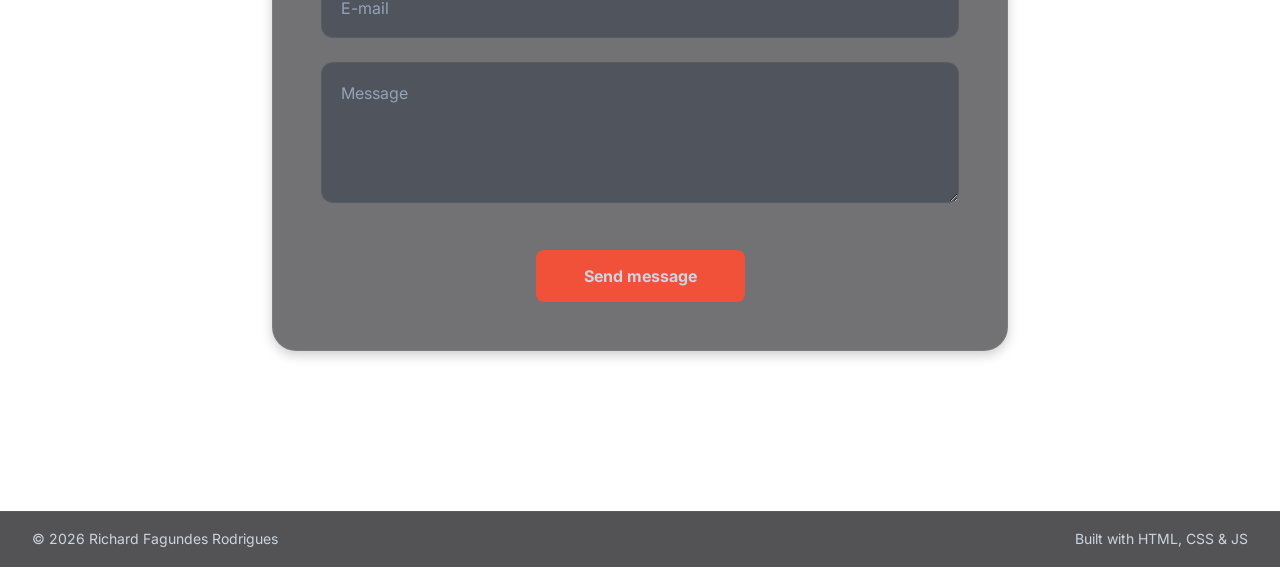
==== commit 5e102207: "Site no estado mais atual" ====
--- a/index.html
+++ b/index.html
@@ -318,11 +318,13 @@
         <!-- CONTACT FORM SECTION -->
         <section id="contato" class="contact-section">
             <div class="contact-inner glass-panel">
-                <div class="contact-header" style="text-align: left; margin-bottom: var(--space-xl);">
-                    <h2 class="section-title" data-pt="Contato" data-en="Contact" style="font-size: var(--font-size-3xl); color: var(--color-heading); margin-bottom: var(--space-xs);">Contact</h2>
-                    <p class="section-subtitle" data-pt="Entre em contato: Vamos colaborar e criar algo incrível juntos" data-en="Get in Touch: Let's Collaborate and Create Something Amazing Together" style="color: var(--color-text-muted); font-size: var(--font-size-base); max-width: 100%;">Get in Touch: Let's Collaborate and Create Something Amazing Together</p>
-                </div>
-                
+                <div class="section-header" style="align-items: flex-start; margin-bottom: var(--space-md);">
+                    <h2 class="section-title" data-pt="Contato" data-en="Contact" style="text-align: left;">Contact</h2>
+                    <div class="title-underline" style="margin: var(--space-sm) 0;"></div>
+                </div>
+                <p class="section-subtitle" style="align-items: flex-start; margin-bottom: var(--space-md);"
+                        data-pt="Entre em contato: Vamos colaborar e criar algo incrível juntos"
+                        data-en="Get in Touch: Let's Collaborate and Create Something Amazing Together">Get in touch</p>
                 <form id="contact-form" class="contact-form">
                     <div class="form-group">
                         <input type="text" id="name" name="name" required placeholder="Name" data-pt-placeholder="Nome" data-en-placeholder="Name" class="form-input">
--- a/style.css
+++ b/style.css
@@ -1038,10 +1038,10 @@
     align-self: center;
     margin-top: var(--space-md);
     padding: 1rem 3rem;
-    font-weight: 600;
+    font-weight: 700;
     border-radius: var(--radius-sm);
-    background: linear-gradient(90deg, #8b5cf6, #38bdf8);
-    color: #ffffff;
+    background: #f05138;
+    color: #cbd5e1;
     border: none;
     cursor: pointer;
     transition: all var(--transition-base);
@@ -1050,6 +1050,6 @@
 
 .btn-gradient:hover {
     transform: translateY(-2px);
-    box-shadow: 0 6px 20px rgba(56, 189, 248, 0.4);
+    box-shadow: 0 6px 20px rgba(255, 77, 77, 0.4);
     opacity: 0.95;
 }
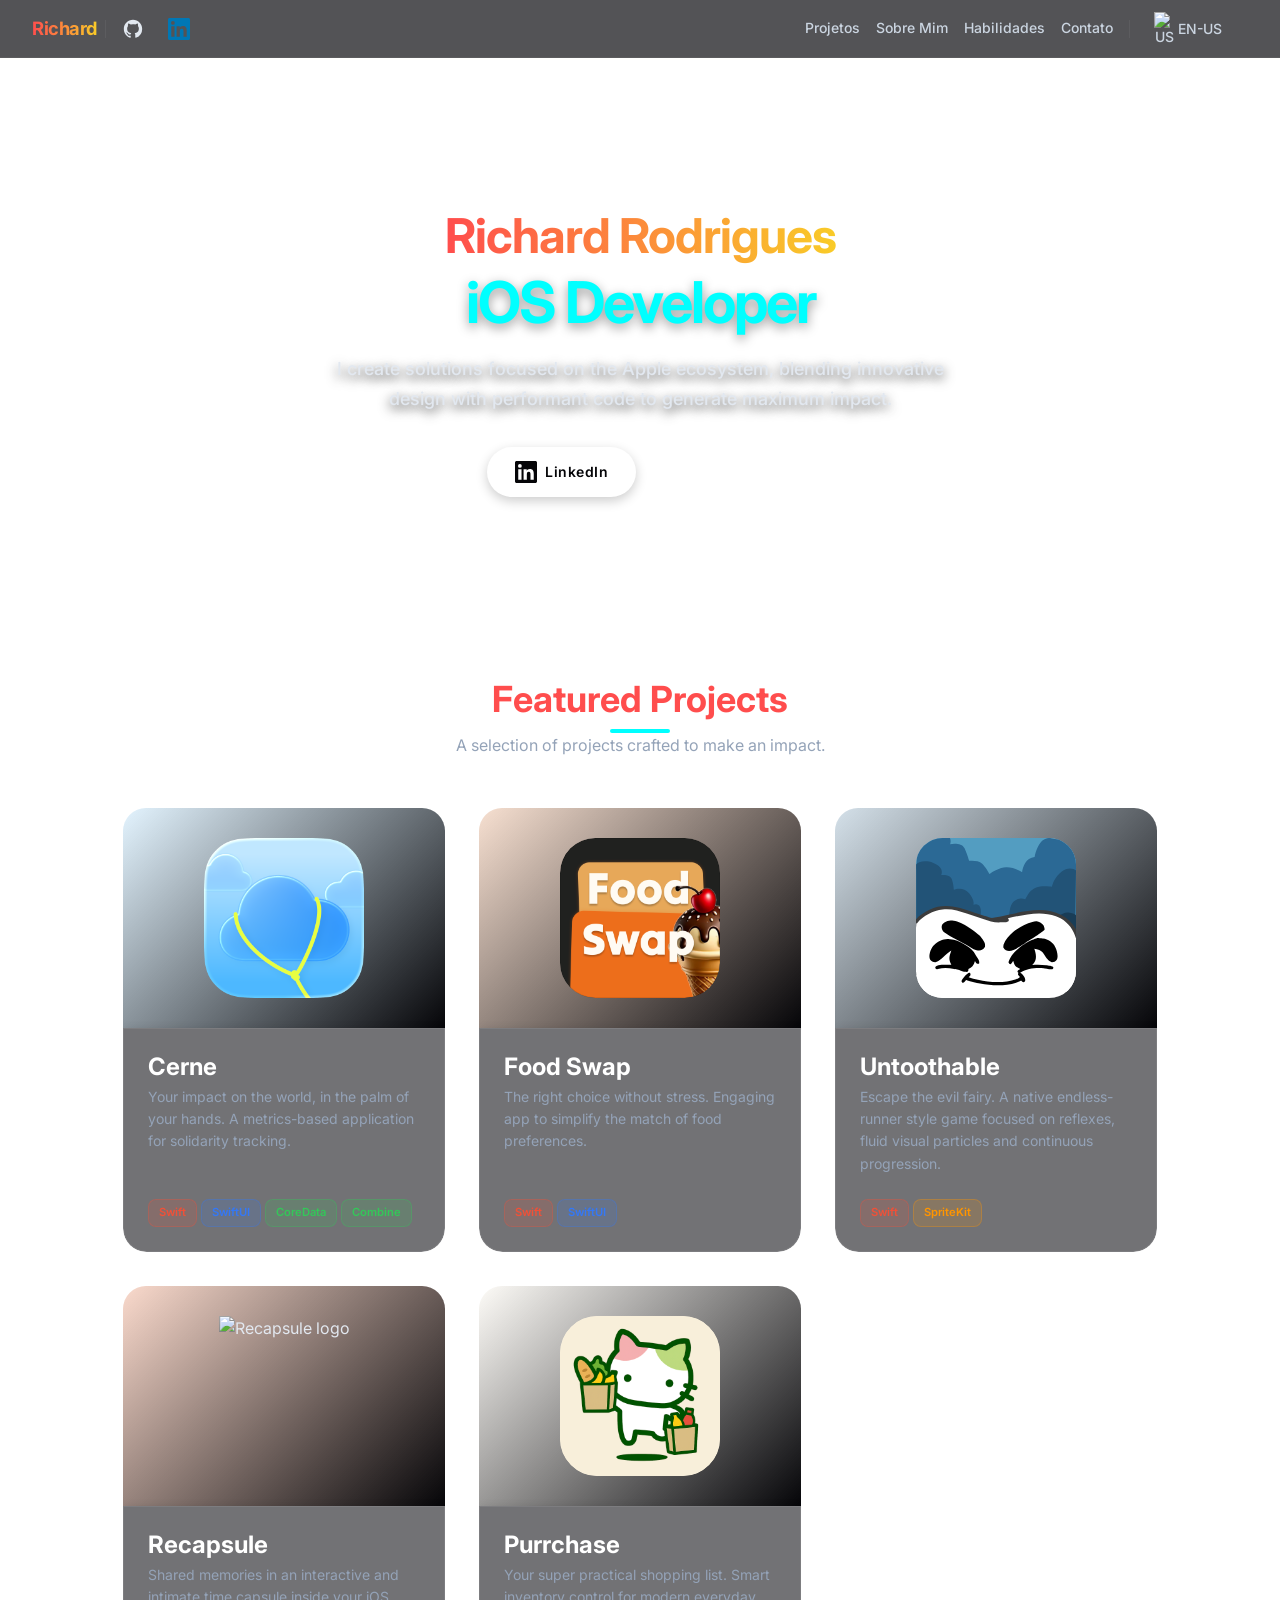
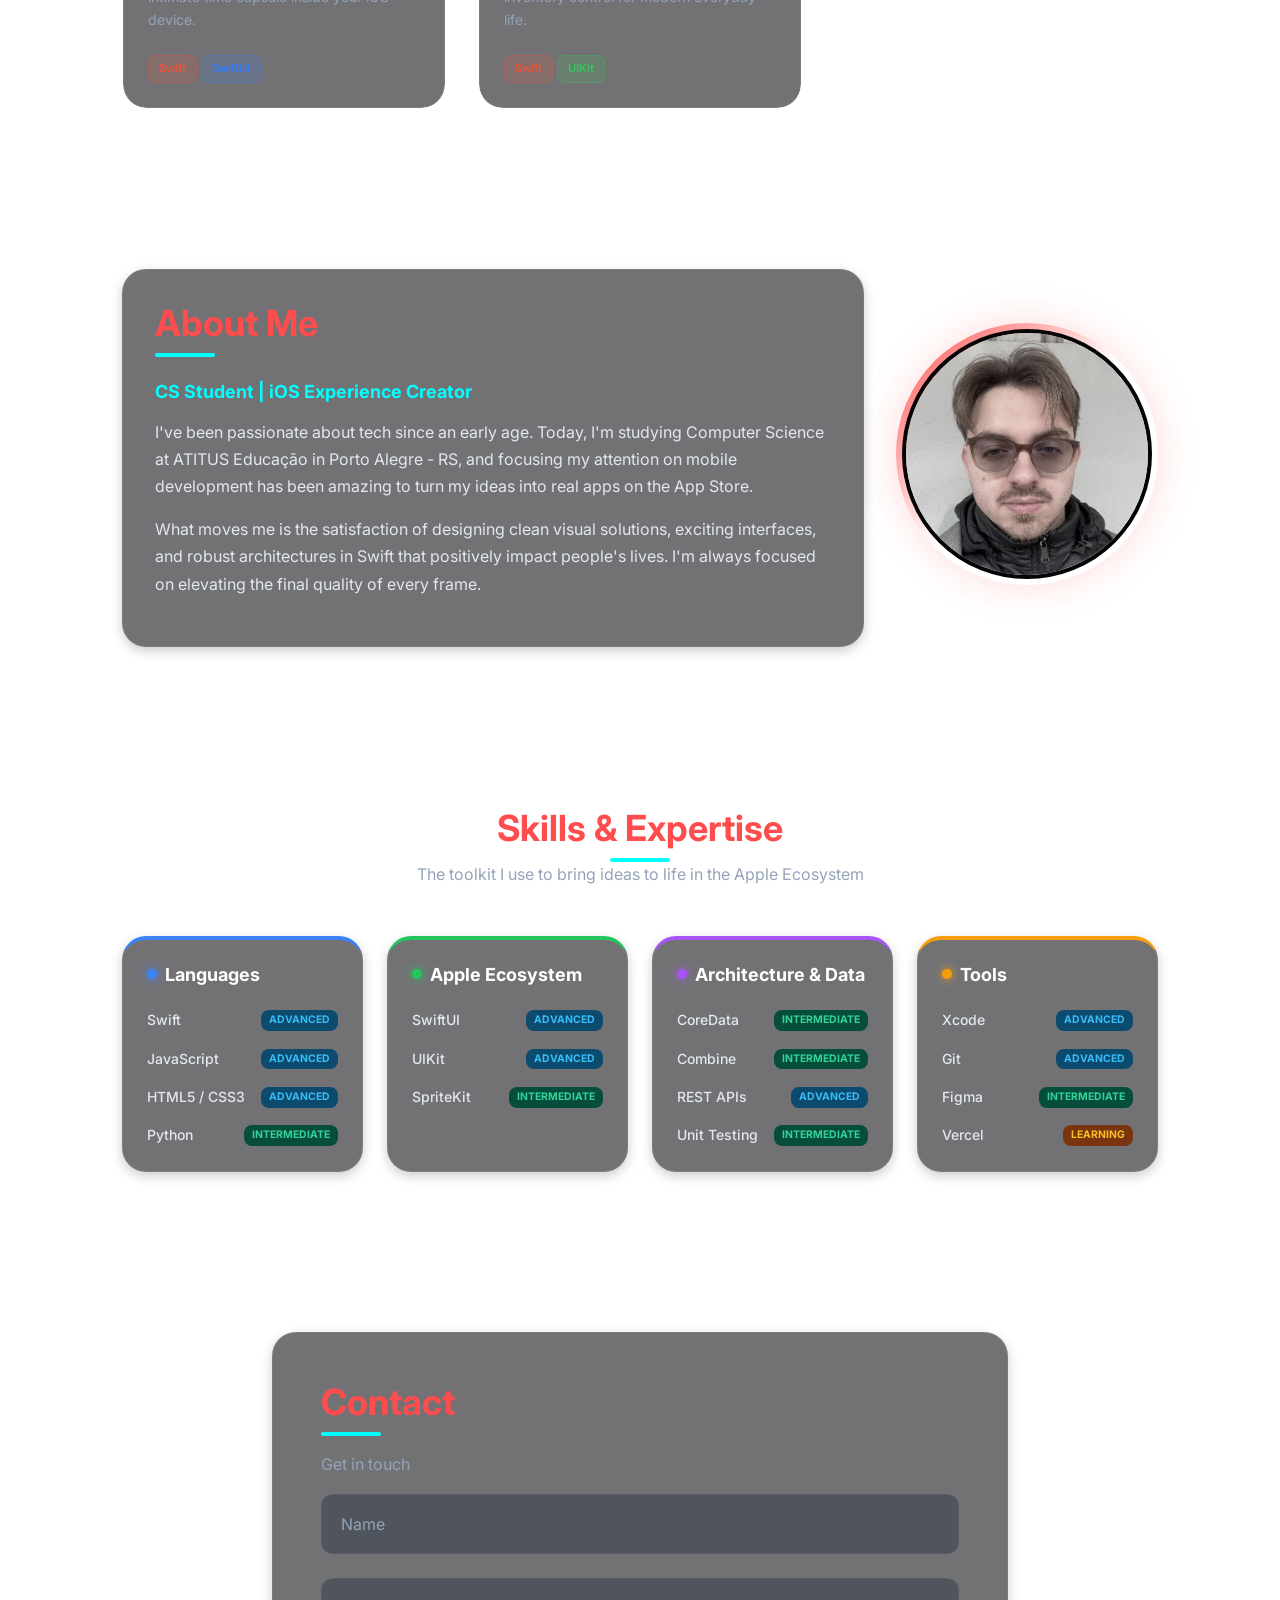
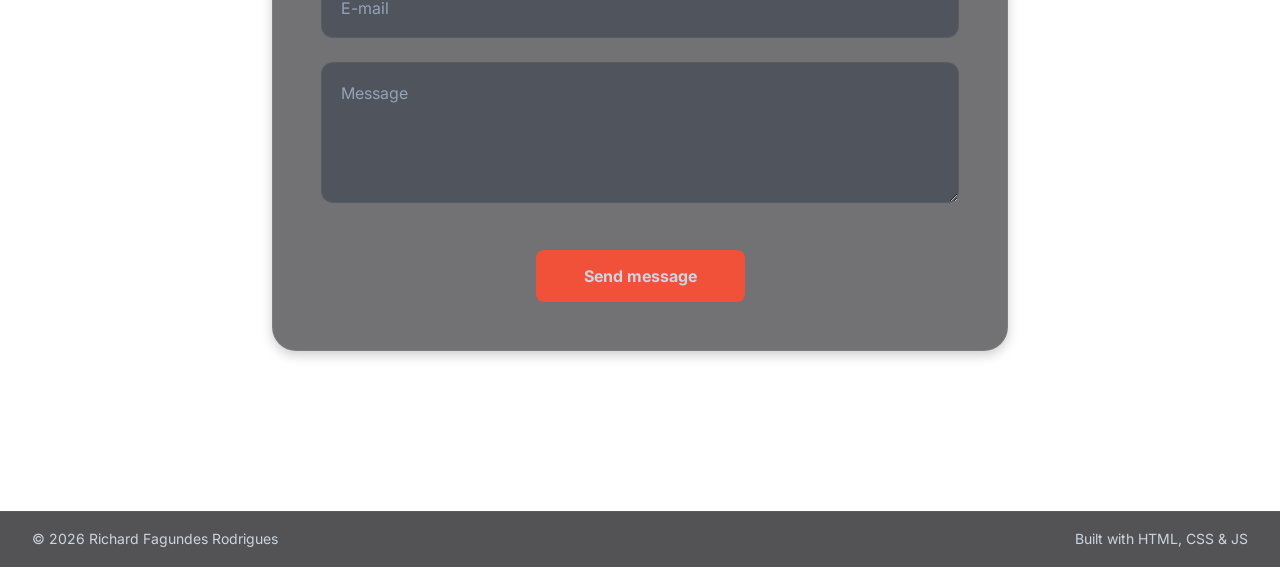
==== commit 0c19830d: "Adicionadobotões" ====
--- a/index.html
+++ b/index.html
@@ -102,10 +102,16 @@
                         code to generate maximum impact.</p>
                     <div class="hero-actions">
                         <a href="https://www.linkedin.com/in/richardsros/" target="_blank" rel="noopener noreferrer" class="btn-primary">
-                            <svg xmlns="http://www.w3.org/2000/svg" width="18" height="18" viewBox="0 0 24 24" fill="none" stroke="currentColor" stroke-width="2" stroke-linecap="round" stroke-linejoin="round" class="btn-icon"><path d="M16 8a6 6 0 0 1 6 6v7h-4v-7a2 2 0 0 0-2-2 2 2 0 0 0-2 2v7h-4v-7a6 6 0 0 1 6-6z"/><rect width="4" height="12" x="2" y="9"/><circle cx="4" cy="4" r="2"/></svg> LinkedIn
+                            <svg class="nav-svg-icon" viewBox="0 0 24 24" fill="currentColor" aria-hidden="true" style="margin-right: 8px;">
+                                <path
+                                    d="M20.447 20.452h-3.554v-5.569c0-1.328-.027-3.037-1.852-3.037-1.853 0-2.136 1.445-2.136 2.939v5.667H9.351V9h3.414v1.561h.046c.477-.9 1.637-1.85 3.37-1.85 3.601 0 4.267 2.37 4.267 5.455v6.286zM5.337 7.433a2.062 2.062 0 01-2.063-2.065 2.064 2.064 0 112.063 2.065zm1.782 13.019H3.555V9h3.564v11.452zM22.225 0H1.771C.792 0 0 .774 0 1.729v20.542C0 23.227.792 24 1.771 24h20.451C23.2 24 24 23.227 24 22.271V1.729C24 .774 23.2 0 22.222 0h.003z" />
+                            </svg> LinkedIn
                         </a>
                         <a href="https://github.com/rixhards" target="_blank" rel="noopener noreferrer" class="btn-secondary">
-                            <svg xmlns="http://www.w3.org/2000/svg" width="18" height="18" viewBox="0 0 24 24" fill="none" stroke="currentColor" stroke-width="2" stroke-linecap="round" stroke-linejoin="round" class="btn-icon"><path d="M15 22v-4a4.8 4.8 0 0 0-1-3.26c3.1-.3 6.3-1.5 6.3-6.74a4.3 4.3 0 0 0-1.2-3.04 4 4 0 0 0 .1-3s-1-.3-3.2 1.2a11 11 0 0 0-5.8 0C8.1 4.2 7.1 4.5 7.1 4.5a4 4 0 0 0 .1 3 4.3 4.3 0 0 0-1.2 3.04c0 5.2 3.2 6.4 6.3 6.74a4.8 4.8 0 0 0-1 3.26v4"/><path d="M9 19c-4.3 1.4-5-1.2-7-2"/></svg> GitHub
+                            <svg class="nav-svg-icon" viewBox="0 0 24 24" fill="currentColor" aria-hidden="true" style="margin-right: 8px;">
+                                <path
+                                    d="M12 2C6.477 2 2 6.484 2 12.017c0 4.425 2.865 8.18 6.839 9.504.5.092.682-.217.682-.483 0-.237-.008-.868-.013-1.703-2.782.605-3.369-1.343-3.369-1.343-.454-1.158-1.11-1.466-1.11-1.466-.908-.62.069-.608.069-.608 1.003.07 1.531 1.032 1.531 1.032.892 1.53 2.341 1.088 2.91.832.092-.647.35-1.088.636-1.338-2.22-.253-4.555-1.113-4.555-4.951 0-1.093.39-1.988 1.029-2.688-.103-.253-.446-1.272.098-2.65 0 0 .84-.27 2.75 1.026A9.564 9.564 0 0112 6.844c.85.004 1.705.115 2.504.337 1.909-1.296 2.747-1.027 2.747-1.027.546 1.379.202 2.398.1 2.651.64.7 1.028 1.595 1.028 2.688 0 3.848-2.339 4.695-4.566 4.943.359.309.678.92.678 1.855 0 1.338-.012 2.419-.012 2.747 0 .268.18.58.688.482A10.019 10.019 0 0022 12.017C22 6.484 17.522 2 12 2z" />
+                            </svg> GitHub
                         </a>
                     </div>
                 </div>
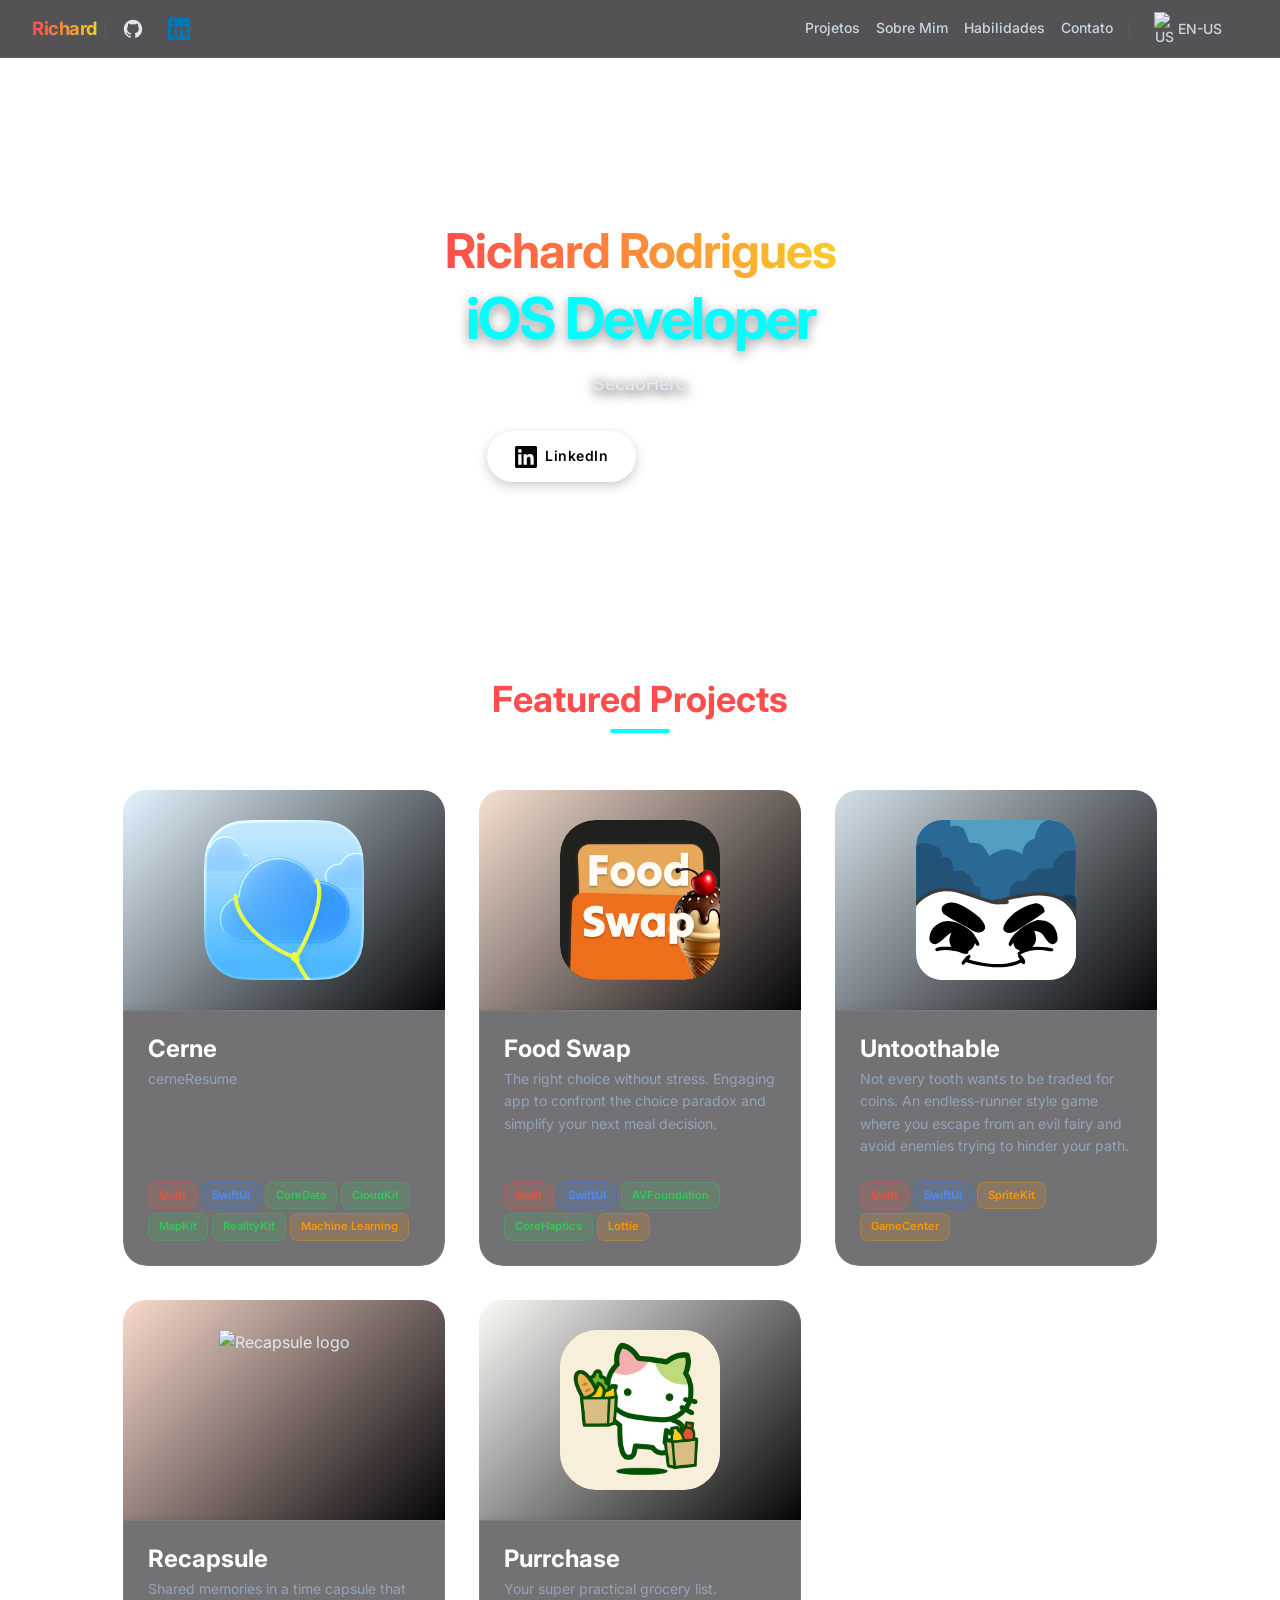
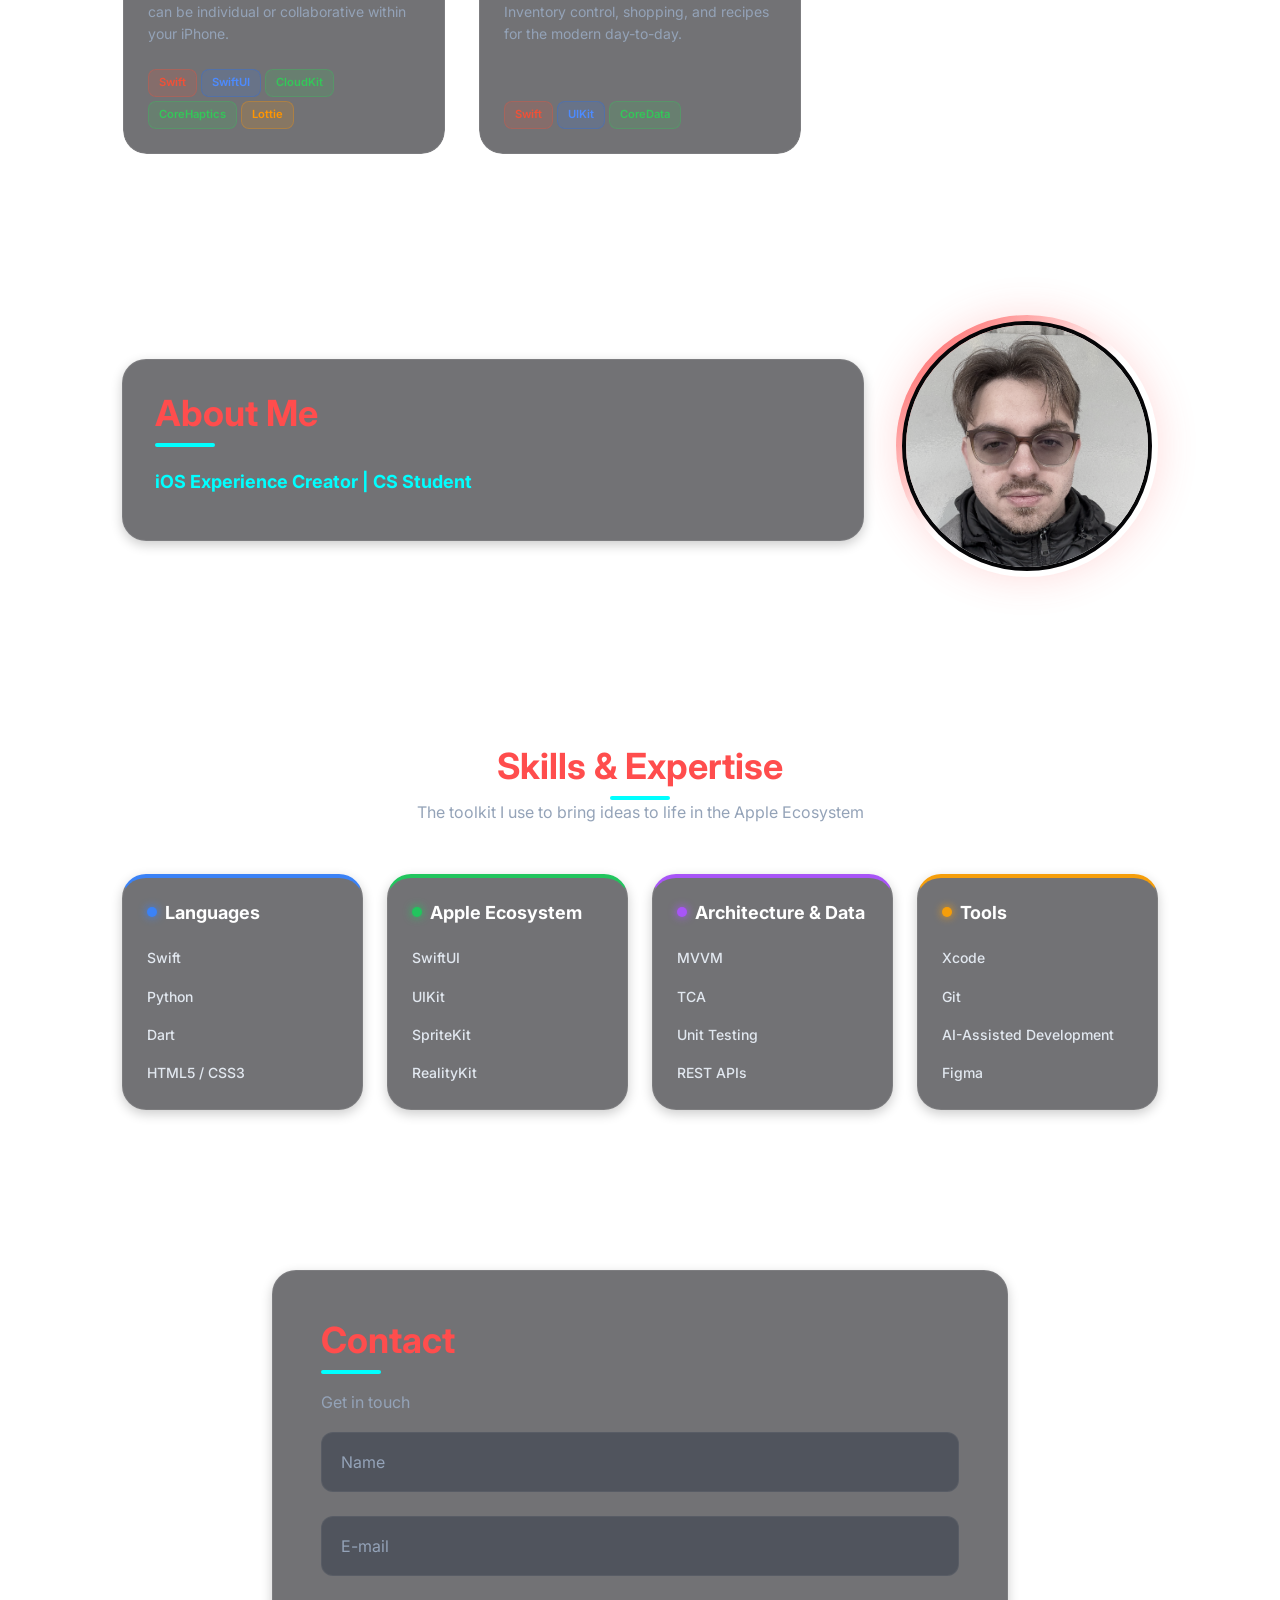
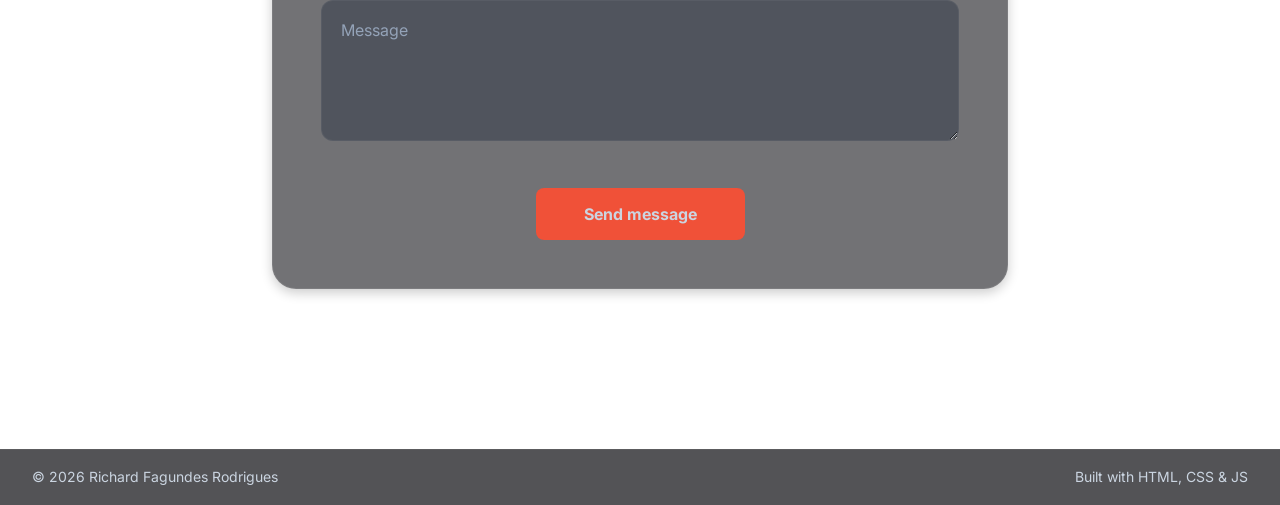
==== commit d36682d9: "finalizada página inicial do protfolio" ====
--- a/index.html
+++ b/index.html
@@ -96,10 +96,8 @@
                     <h1 class="hero-greeting"><span class="highlight">Richard Rodrigues</span></h1>
                     <h2 class="hero-role" data-pt="Desenvolvedor iOS" data-en="iOS Developer">iOS Developer</h2>
                     <p class="hero-desc"
-                        data-pt="Crio soluções focadas no ecossistema Apple, misturando design inovador com código performático para gerar o máximo de impacto."
-                        data-en="I create solutions focused on the Apple ecosystem, blending innovative design with performant code to generate maximum impact.">
-                        I create solutions focused on the Apple ecosystem, blending innovative design with performant
-                        code to generate maximum impact.</p>
+                        data-pt="Crio soluções focadas no ecossistema Apple e centradas no usuário, misturando design inovador com código performático para garantir uma experiência excepcional."
+                        data-en="I create user-centered solutions within the Apple ecosystem, blending innovative design with performant code to ensure an exceptional experience.">SecaoHero</p>
                     <div class="hero-actions">
                         <a href="https://www.linkedin.com/in/richardsros/" target="_blank" rel="noopener noreferrer" class="btn-primary">
                             <svg class="nav-svg-icon" viewBox="0 0 24 24" fill="currentColor" aria-hidden="true" style="margin-right: 8px;">
@@ -124,9 +122,6 @@
                 <h2 class="section-title" data-pt="Projetos em Destaque" data-en="Featured Projects">Featured Projects
                 </h2>
                 <div class="title-underline"></div>
-                <p class="section-subtitle" data-pt="Uma seleção de projetos criados para gerar impacto."
-                    data-en="A selection of projects crafted to make an impact.">A selection of projects crafted to make
-                    an impact.</p>
             </div>
 
             <div class="projects-grid-premium">
@@ -137,15 +132,16 @@
                     </div>
                     <div class="project-premium-content glass-panel">
                         <h3>Cerne</h3>
-                        <p data-pt="Seu impacto no mundo, na palma de suas mãos. Uma aplicação baseada em métricas para acompanhamento solidário."
-                            data-en="Your impact on the world, in the palm of your hands. A metrics-based application for solidarity tracking.">
-                            Your impact on the world, in the palm of your hands. A metrics-based application for
-                            solidarity tracking.</p>
-                        <div class="project-tags">
-                            <span class="tag-pill tag-swift">Swift</span>
-                            <span class="tag-pill tag-swiftui">SwiftUI</span>
+                        <p data-pt="Respire o futuro. Um app que te permite calcular sua pegada de carbono e &quot;adotar&quot; árvores ao redor do mundo."
+                            data-en="Breathe the future. An app that allows you to calculate your carbon footprint and &quot;adopt&quot; trees around the world.">cerneResume</p>
+                        <div class="project-tags">
+                            <span class="tag-pill tag-proglanguage">Swift</span>
+                            <span class="tag-pill tag-swiftver">SwiftUI</span>
                             <span class="tag-pill tag-framework">CoreData</span>
-                            <span class="tag-pill tag-framework">Combine</span>
+                            <span class="tag-pill tag-framework">CloudKit</span>
+                            <span class="tag-pill tag-framework">MapKit</span>
+                            <span class="tag-pill tag-framework">RealityKit</span>
+                            <span class="tag-pill tag-game">Machine Learning</span>
                         </div>
                     </div>
                 </a>
@@ -156,12 +152,16 @@
                     </div>
                     <div class="project-premium-content glass-panel">
                         <h3>Food Swap</h3>
-                        <p data-pt="A escolha certa sem stress. App engajante para simplificar o match de preferências alimentares."
-                            data-en="The right choice without stress. Engaging app to simplify the match of food preferences.">
-                            The right choice without stress. Engaging app to simplify the match of food preferences.</p>
-                        <div class="project-tags">
-                            <span class="tag-pill tag-swift">Swift</span>
-                            <span class="tag-pill tag-swiftui">SwiftUI</span>
+                        <p data-pt="A escolha certa sem stress. App engajante que te ajuda a confrontar o paradoxo da escolha e simplifica a decisão da sua próxima refeição."
+                            data-en="The right choice without stress. Engaging app to confront the choice paradox and simplify your next meal decision.">
+                            The right choice without stress. Engaging app to confront the choice paradox and simplify your next meal decision.</p>
+                        <div class="project-tags">
+                            <span class="tag-pill tag-proglanguage">Swift</span>
+                            <span class="tag-pill tag-swiftver">SwiftUI</span>
+                            <span class="tag-pill tag-framework">AVFoundation</span>
+                            <span class="tag-pill tag-framework">CoreHaptics</span>
+                            <span class="tag-pill tag-game">Lottie</span>
+
                         </div>
                     </div>
                 </a>
@@ -172,13 +172,15 @@
                     </div>
                     <div class="project-premium-content glass-panel">
                         <h3>Untoothable</h3>
-                        <p data-pt="Fuja da fada malvada. Um jogo nativo estilo endless-runner focado em reflexos, partículas visuais fluidas e progressão contínua."
-                            data-en="Escape the evil fairy. A native endless-runner style game focused on reflexes, fluid visual particles and continuous progression.">
-                            Escape the evil fairy. A native endless-runner style game focused on reflexes, fluid visual
-                            particles and continuous progression.</p>
-                        <div class="project-tags">
-                            <span class="tag-pill tag-swift">Swift</span>
+                        <p data-pt="Nem todo dente quer ser trocado por moedas. Um jogo endless-runner onde você foge de uma fada malvada e evita inimigos que querem te atrapalhar."
+                            data-en="Not every tooth wants to be traded for coins. An endless-runner style game where you escape from an evil fairy and avoid enemies trying to hinder your path.">
+                            Not every tooth wants to be traded for coins. An endless-runner style game where you escape from an evil fairy and avoid enemies trying to hinder your path.
+                        </p>
+                        <div class="project-tags">
+                            <span class="tag-pill tag-proglanguage">Swift</span>
+                            <span class="tag-pill tag-swiftver">SwiftUI</span>
                             <span class="tag-pill tag-game">SpriteKit</span>
+                            <span class="tag-pill tag-game">GameCenter</span>
                         </div>
                     </div>
                 </a>
@@ -189,12 +191,15 @@
                     </div>
                     <div class="project-premium-content glass-panel">
                         <h3>Recapsule</h3>
-                        <p data-pt="Memórias compartilhadas em uma cápsula do tempo interativa e intimista dentro do seu dispositivo iOS."
-                            data-en="Shared memories in an interactive and intimate time capsule inside your iOS device.">
-                            Shared memories in an interactive and intimate time capsule inside your iOS device.</p>
-                        <div class="project-tags">
-                            <span class="tag-pill tag-swift">Swift</span>
-                            <span class="tag-pill tag-swiftui">SwiftUI</span>
+                        <p data-pt="Memórias partilhadas em uma cápsula do tempo que pode ser individual ou colaborativa dentro do seu iPhone."
+                            data-en="Shared memories in a time capsule that can be individual or collaborative within your iPhone.">
+                            Shared memories in a time capsule that can be individual or collaborative within your iPhone.</p>
+                        <div class="project-tags">
+                            <span class="tag-pill tag-proglanguage">Swift</span>
+                            <span class="tag-pill tag-swiftver">SwiftUI</span>
+                            <span class="tag-pill tag-framework">CloudKit</span>
+                            <span class="tag-pill tag-framework">CoreHaptics</span>
+                            <span class="tag-pill tag-game">Lottie</span>
                         </div>
                     </div>
                 </a>
@@ -205,12 +210,14 @@
                     </div>
                     <div class="project-premium-content glass-panel">
                         <h3>Purrchase</h3>
-                        <p data-pt="Sua listinha do mercado super prática. Controle de inventário inteligente para o dia a dia moderno."
-                            data-en="Your super practical shopping list. Smart inventory control for modern everyday life.">
-                            Your super practical shopping list. Smart inventory control for modern everyday life.</p>
-                        <div class="project-tags">
-                            <span class="tag-pill tag-swift">Swift</span>
-                            <span class="tag-pill tag-framework">UIKit</span>
+                        <p data-pt="Sua lista de compras super prática. Controle de estoque, compras e receitas para o dia a dia moderno."
+                            data-en="Your super practical grocery list. Inventory control, shopping, and recipes for the modern day-to-day.">
+                            Your super practical grocery list. Inventory control, shopping, and recipes for the modern day-to-day.
+                            </p> 
+                        <div class="project-tags">
+                            <span class="tag-pill tag-proglanguage">Swift</span>
+                            <span class="tag-pill tag-swiftver">UIKit</span>
+                            <span class="tag-pill tag-framework">CoreData</span>
                         </div>
                     </div>
                 </a>
@@ -228,18 +235,13 @@
                             Me</h2>
                         <div class="title-underline" style="margin: var(--space-sm) 0;"></div>
                     </div>
-                    <h3 data-pt="Estudante de CC | iOS Experience Creator"
-                        data-en="CS Student | iOS Experience Creator">CS Student | iOS Experience Creator</h3>
-                    <p data-pt="Sou apaixonado por tecnologia desde muito cedo. Hoje, estudo Ciência da Computação na ATITUS Educação em Porto Alegre - RS, e focar minha atenção no desenvolvimento móvel tem sido incrível para transformar minhas ideias em aplicações reais na App Store."
-                        data-en="I've been passionate about tech since an early age. Today, I'm studying Computer Science at ATITUS Educação in Porto Alegre - RS, and focusing my attention on mobile development has been amazing to turn my ideas into real apps on the App Store.">
-                        I've been passionate about tech since an early age. Today, I'm studying Computer Science at
-                        ATITUS Educação in Porto Alegre - RS, and focusing my attention on mobile development has been
-                        amazing to turn my ideas into real apps on the App Store.</p>
-                    <p data-pt="O que me move é a satisfação de projetar soluções visuais limpas, interfaces empolgantes e arquiteturas robustas em Swift que impactem positivamente a vida das pessoas. Estou sempre focado em elevar a qualidade final de cada frame."
-                        data-en="What moves me is the satisfaction of designing clean visual solutions, exciting interfaces, and robust architectures in Swift that positively impact people's lives. I'm always focused on elevating the final quality of every frame.">
-                        What moves me is the satisfaction of designing clean visual solutions, exciting interfaces, and
-                        robust architectures in Swift that positively impact people's lives. I'm always focused on
-                        elevating the final quality of every frame.</p>
+                    <h3 data-pt="iOS Experience Creator | Estudante de CC "
+                        data-en="iOS Experience Creator | CS Student">iOS Experience Creator | CS Student</h3>
+                    <p data-pt="Sou apaixonado por tecnologia, jogos, música e natureza desde cedo. Atualmente, estudo Ciência da Computação na ATITUS Educação em Porto Alegre e sou Junior Learner do Apple Developer Academy POA. Por meio do desenvolvimento mobile eu tenho unido minhas paixões em soluções inovadoras e centradas no usuário."
+                        data-en="I'm passionate about technology, games, music, and nature from an early age. Currently, I'm studying Computer Science at ATITUS Educação in Porto Alegre and I'm a Junior Learner at the Apple Developer Academy POA. Through mobile development, I've been able to combine my passions into innovative and user-centered solutions."></p>
+                    <p data-pt="O que me move é a satisfação de projetar soluções visuais limpas e arquiteturas robustas em Swift, utilizando desenvolvimento assistido por IA para otimizar entregas e focar na qualidade final de cada frame."
+                        data-en="What drives me is the satisfaction of designing clean visual solutions and robust architectures in Swift, using AI-assisted development to optimize deliveries and focus on the final quality of each frame.">
+                        </p>
                 </div>
                 <div class="about-photo-wrapper">
                     <div class="about-photo-ring">
@@ -261,7 +263,7 @@
                     Expertise</h2>
                 <div class="title-underline"></div>
                 <p class="section-subtitle"
-                    data-pt="O ferramental que utilizo para trazer ideias à vida no Apple Ecosystem"
+                    data-pt="O kit de ferramentas que uso para dar vida às ideias no Ecossistema Apple"
                     data-en="The toolkit I use to bring ideas to life in the Apple Ecosystem">The toolkit I use to bring
                     ideas to life in the Apple Ecosystem</p>
             </div>
@@ -272,13 +274,10 @@
                     <h3 class="category-title"><span class="dot dot-blue"></span><span data-pt="Linguagens"
                             data-en="Languages">Languages</span></h3>
                     <ul class="skill-list">
-                        <li><span class="skill-name">Swift</span> <span class="badge badge-adv">Advanced</span></li>
-                        <li><span class="skill-name">JavaScript</span> <span class="badge badge-adv">Advanced</span>
-                        </li>
-                        <li><span class="skill-name">HTML5 / CSS3</span> <span class="badge badge-adv">Advanced</span>
-                        </li>
-                        <li><span class="skill-name">Python</span> <span class="badge badge-int">Intermediate</span>
-                        </li>
+                        <li><span class="skill-name">Swift</span> <!--<span class="badge badge-int">Intermediate</span>--></li>
+                        <li><span class="skill-name">Python</span> <!--<span class="badge badge-int">Intermediate</span>--></li>
+                        <li><span class="skill-name">Dart</span> <!--<span class="badge badge-bas">Basic</span>--></li>
+                        <li><span class="skill-name">HTML5 / CSS3</span> <!--<span class="badge badge-bas">Basic</span>--></li>
                     </ul>
                 </div>
 
@@ -286,10 +285,10 @@
                     <h3 class="category-title"><span class="dot dot-green"></span><span data-pt="Ecossistema Apple"
                             data-en="Apple Ecosystem">Apple Ecosystem</span></h3>
                     <ul class="skill-list">
-                        <li><span class="skill-name">SwiftUI</span> <span class="badge badge-adv">Advanced</span></li>
-                        <li><span class="skill-name">UIKit</span> <span class="badge badge-adv">Advanced</span></li>
-                        <li><span class="skill-name">SpriteKit</span> <span class="badge badge-int">Intermediate</span>
-                        </li>
+                        <li><span class="skill-name">SwiftUI</span> <!--<span class="badge badge-adv">Advanced</span>--></li>
+                        <li><span class="skill-name">UIKit</span> <!--<span class="badge badge-adv">Advanced</span>--></li>
+                        <li><span class="skill-name">SpriteKit</span> <!--<span class="badge badge-int">Intermediate</span>--></li>
+                        <li><span class="skill-name">RealityKit</span> <!--<span class="badge badge-int">Intermediate</span>--></li>
                     </ul>
                 </div>
 
@@ -297,13 +296,10 @@
                     <h3 class="category-title"><span class="dot dot-purple"></span><span data-pt="Arquitetura & Dados"
                             data-en="Architecture & Data">Architecture & Data</span></h3>
                     <ul class="skill-list">
-                        <li><span class="skill-name">CoreData</span> <span class="badge badge-int">Intermediate</span>
-                        </li>
-                        <li><span class="skill-name">Combine</span> <span class="badge badge-int">Intermediate</span>
-                        </li>
-                        <li><span class="skill-name">REST APIs</span> <span class="badge badge-adv">Advanced</span></li>
-                        <li><span class="skill-name">Unit Testing</span> <span
-                                class="badge badge-int">Intermediate</span></li>
+                        <li><span class="skill-name">MVVM</span> <!--<span class="badge badge-int">Intermediate</span>--></li>
+                        <li><span class="skill-name">TCA</span> <!--<span class="badge badge-int">Intermediate</span>--></li>
+                        <li><span class="skill-name">Unit Testing</span> <!--<span class="badge badge-int">Intermediate</span>--></li>
+                        <li><span class="skill-name">REST APIs</span> <!--<span class="badge badge-adv">Advanced</span>--></li>
                     </ul>
                 </div>
 
@@ -311,10 +307,10 @@
                     <h3 class="category-title"><span class="dot dot-yellow"></span><span data-pt="Ferramentas"
                             data-en="Tools">Tools</span></h3>
                     <ul class="skill-list">
-                        <li><span class="skill-name">Xcode</span> <span class="badge badge-adv">Advanced</span></li>
-                        <li><span class="skill-name">Git</span> <span class="badge badge-adv">Advanced</span></li>
-                        <li><span class="skill-name">Figma</span> <span class="badge badge-int">Intermediate</span></li>
-                        <li><span class="skill-name">Vercel</span> <span class="badge badge-lrn">Learning</span></li>
+                        <li><span class="skill-name">Xcode</span> <!--<span class="badge badge-adv">Advanced</span>--></li>
+                        <li><span class="skill-name">Git</span> <!--<span class="badge badge-adv">Advanced</span>--></li>
+                        <li><span class="skill-name">AI-Assisted Development</span> <!--<span class="badge badge-lrn">Learning</span>--></li>
+                        <li><span class="skill-name">Figma</span> <!--<span class="badge badge-int">Intermediate</span>--></li>
                     </ul>
                 </div>
 
--- a/style.css
+++ b/style.css
@@ -574,8 +574,8 @@
     color: #cbd5e1;
 }
 
-.tag-swift { background: rgba(240, 81, 56, 0.15); color: #f05138; border-color: rgba(240,81,56,0.3); }
-.tag-swiftui { background: rgba(52, 120, 246, 0.15); color: #3478f6; border-color: rgba(52,120,246,0.3); }
+.tag-proglanguage { background: rgba(240, 81, 56, 0.15); color: #f05138; border-color: rgba(240,81,56,0.3); }
+.tag-swiftver { background: rgba(52, 120, 246, 0.15); color: #4d8bff; border-color: rgba(36, 107, 238, 0.3); }
 .tag-framework { background: rgba(52, 199, 89, 0.15); color: #34c759; border-color: rgba(52,199,89,0.3); }
 .tag-game { background: rgba(255, 149, 0, 0.15); color: #ff9500; border-color: rgba(255,149,0,0.3); }
 
@@ -649,6 +649,8 @@
 
 .badge-adv { background-color: #0c4a6e; color: #38bdf8; }
 .badge-int { background-color: #064e3b; color: #34d399; }
+.badge-bas { background-color: #484c57; color: #d6e7fc; }
+.badge-bas { background-color: #522c76; color: #cf9dff; }
 .badge-lrn { background-color: #78350f; color: #fbbf24; }
 
 
